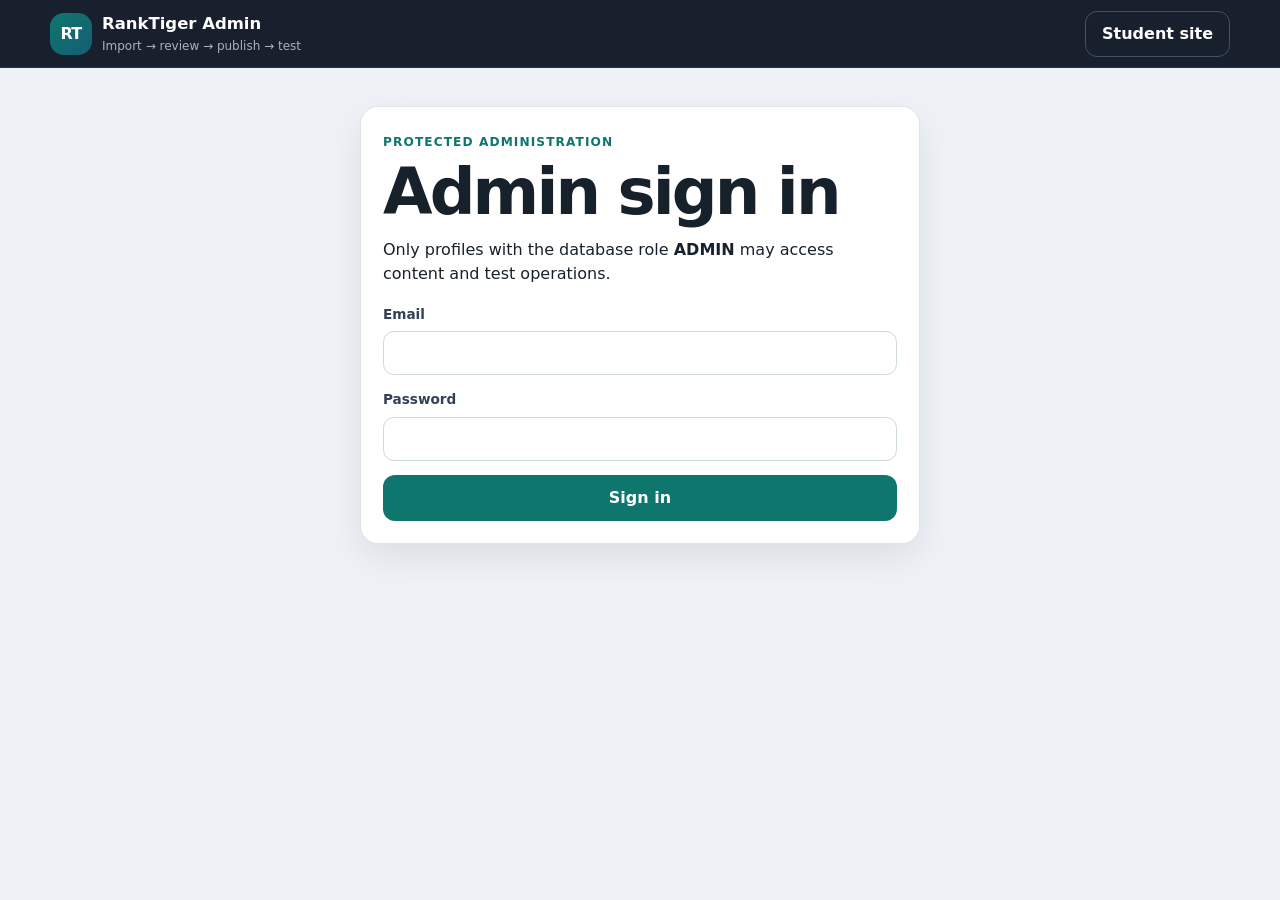
==== admin.html @ eb2ffc78 "RankTiger 1.0.0-rc.1 verified release candidate" ====
<!doctype html>
<html lang="en">
<head>
  <meta charset="UTF-8" />
  <meta name="viewport" content="width=device-width, initial-scale=1.0, viewport-fit=cover" />
  <meta name="theme-color" content="#111827" />
  <meta name="description" content="RankTiger administration for reviewed questions and dynamic tests." />
  <title>RankTiger Admin</title>
  <script type="module" crossorigin src="/assets/admin-D-wOBSVC.js"></script>
  <link rel="modulepreload" crossorigin href="/assets/toast-B59cOO0K.js">
  <link rel="stylesheet" crossorigin href="/assets/toast-4VRlqzWW.css">
</head>
<body class="admin-body">
  <div class="app-shell">
    <header class="topbar topbar-dark">
      <a class="brand" href="./admin.html">
        <span class="brand-mark">RT</span>
        <span><strong>RankTiger Admin</strong><small>Import → review → publish → test</small></span>
      </a>
      <div class="topbar-actions">
        <a class="button button-ghost-light" href="./student.html">Student site</a>
        <button id="adminSignOut" class="button button-ghost-light hidden" type="button">Sign out</button>
      </div>
    </header>

    <main class="admin-main">
      <section id="adminSetupNotice" class="notice notice-warning hidden">
        Add the Supabase URL and publishable key to your environment before running RankTiger.
      </section>

      <section id="adminLoginPanel" class="auth-card section narrow-card">
        <span class="eyebrow">Protected administration</span>
        <h1>Admin sign in</h1>
        <p>Only profiles with the database role <strong>ADMIN</strong> may access content and test operations.</p>
        <form id="adminLoginForm" class="auth-form" novalidate>
          <label>Email<input name="email" type="email" autocomplete="email" required /></label>
          <label>Password<input name="password" type="password" autocomplete="current-password" required /></label>
          <button class="button button-primary button-block" type="submit">Sign in</button>
        </form>
      </section>

      <section id="adminPanel" class="hidden">
        <div class="dashboard-header">
          <div>
            <span class="eyebrow">Content and test operations</span>
            <h1>Admin Operations Centre</h1>
            <p>Import safely, review accurately, publish verified questions, then build dynamic tests.</p>
          </div>
          <button id="refreshDrafts" class="button button-secondary" type="button">Refresh review</button>
        </div>

        <nav class="admin-section-nav" aria-label="Admin sections">
          <a href="#htmlImportSection">Import</a>
          <a href="#reviewSection">Review</a>
          <a href="#publishSection">Publish</a>
          <a href="#imageRepairSection">Image repair</a>
          <a href="#testManagerSection">Build tests</a>
          <a href="./test-builder.html">Dynamic builder</a>
          <a href="#catalogueControlSection">Catalogue</a>
        </nav>

        <div class="admin-grid">
          <section class="panel-card">
            <div class="section-heading compact">
              <div><span class="eyebrow">Source file</span><h2>Upload PDF/image</h2></div>
            </div>
            <form id="sourceUploadForm" class="stack-form">
              <label>Source file<input name="sourceFile" type="file" accept="application/pdf,image/*" required /></label>
              <button class="button button-secondary" type="submit">Upload privately</button>
            </form>
            <p id="uploadedSourcePath" class="muted"></p>
          </section>

          <section class="panel-card">
            <div class="section-heading compact">
              <div><span class="eyebrow">Manual entry</span><h2>Create draft</h2></div>
            </div>
            <form id="draftForm" class="stack-form">
              <div class="form-row">
                <label>Question type
                  <select name="questionType" required>
                    <option value="PYQ">PYQ</option>
                    <option value="NORMAL">Normal</option>
                  </select>
                </label>
                <label>Proposed Question ID<input name="proposedQuestionId" placeholder="GSSSB-CCE-2024-REASONING-0401S1-0001" required /></label>
              </div>
              <div class="form-row">
                <label>Board
                  <select id="draftBoardId" name="boardId" required><option value="">Loading boards…</option></select>
                </label>
                <label>Exam
                  <select id="draftExamId" name="examId"><option value="">Select exam</option></select>
                </label>
                <label>Subject
                  <select id="draftSubjectId" name="subjectId" required><option value="">Select subject</option></select>
                </label>
                <label>Topic
                  <select id="draftTopicId" name="topicId"><option value="">Optional topic</option></select>
                </label>
              </div>
              <label>Question text<textarea name="questionText" rows="4" required></textarea></label>
              <div class="form-row option-row">
                <label>Option A<input name="optionA" required /></label>
                <label>Option B<input name="optionB" required /></label>
                <label>Option C<input name="optionC" required /></label>
                <label>Option D<input name="optionD" required /></label>
              </div>
              <div class="form-row">
                <label>Correct answer
                  <select name="correctAnswer" required>
                    <option value="A">A</option><option value="B">B</option><option value="C">C</option><option value="D">D</option>
                  </select>
                </label>
                <label>Language<input name="language" value="GUJARATI" required /></label>
                <label>Difficulty
                  <select name="difficulty"><option>EASY</option><option selected>MEDIUM</option><option>HARD</option></select>
                </label>
              </div>
              <label>Explanation<textarea name="explanation" rows="3"></textarea></label>
              <input name="sourceFileId" type="hidden" />
              <button class="button button-primary" type="submit">Save to draft</button>
            </form>
          </section>
        </div>

        <section id="htmlImportSection" class="section panel-card import-panel">
          <div class="section-heading">
            <div>
              <span class="eyebrow">Import centre · resumable and audited</span>
              <h2>HTML Question Import</h2>
              <p class="muted">Validate the package once, then import every remaining eligible draft with one button. Old visual-fingerprint errors are rechecked automatically; true duplicates are reused instead of copied.</p>
            </div>
            <button id="refreshImportBatches" class="button button-secondary" type="button">Recent dry runs</button>
          </div>

          <form id="htmlImportForm" class="stack-form" novalidate>
            <label>RankTiger HTML package
              <input id="htmlImportFile" name="htmlImportFile" type="file" accept=".html,.htm,.xhtml,text/html,application/xhtml+xml" required />
            </label>
            <div class="import-safety-note">
              <strong>Safe parser and controlled write</strong>
              <span>Only the JSON inside <code>#scoremore-import-data</code> is read. HTML/scripts are never rendered. Draft creation is performed only by an admin-only PostgreSQL RPC after current-state revalidation.</span>
            </div>
            <div class="button-row import-primary-actions">
              <button id="runImportDryRun" class="button button-primary" type="submit">1. Validate package</button>
              <button id="importValidDrafts" class="button button-primary" type="button" disabled>2. Import remaining drafts</button>
              <button id="downloadImportReport" class="button button-ghost" type="button" disabled>Download report</button>
            </div>
            <div id="importProgressPanel" class="import-progress-panel hidden" aria-live="polite">
              <div class="import-progress-copy"><strong id="importProgressTitle">Processing import…</strong><span id="importProgressText">Please keep this page open.</span></div>
              <progress id="importProgressBar" max="100" value="0">0%</progress>
            </div>
            <p id="importSelectionSummary" class="muted import-selection-summary">Validate or open a package to see what is ready.</p>
            <details class="import-recovery-tools">
              <summary>Recovery and advanced tools</summary>
              <p class="muted">Use these only when a previous request timed out, an old batch needs rechecking, or an exact PYQ occurrence must be linked.</p>
              <div class="button-row">
                <button id="syncImportBatch" class="button button-secondary" type="button" disabled>Sync actual draft state</button>
                <button id="repairImportBatch" class="button button-secondary" type="button" disabled>Repair report status</button>
                <button id="resetImportDrafts" class="button button-danger" type="button" disabled>Reset unreviewed drafts</button>
                <button id="linkDuplicateOccurrences" class="button button-secondary" type="button" disabled>Link selected PYQ occurrences</button>
              </div>
            </details>
          </form>

          <div id="importPackagePreview" class="import-package-preview hidden" aria-live="polite"></div>

          <div id="importReportPanel" class="hidden">
            <div class="import-report-toolbar">
              <div>
                <span class="eyebrow">Persistent reconciliation</span>
                <h3 id="importReportTitle">Dry-run report</h3>
                <p id="importReportMeta" class="muted"></p>
              </div>
              <label>Filter
                <select id="importItemFilter">
                  <option value="ALL">All records</option>
                  <option value="READY">Ready for draft</option>
                  <option value="WARNINGS">Warnings</option>
                  <option value="ERRORS">Errors/conflicts</option>
                  <option value="DUPLICATES">Duplicates</option>
                  <option value="IMPORTED">Imported drafts</option>
                  <option value="LINKED">Linked occurrences</option>
                </select>
              </label>
            </div>
            <div id="importSummaryGrid" class="import-summary-grid"></div>
            <div id="importItemList" class="import-item-list" aria-live="polite"></div>
            <button id="loadMoreImportItems" class="button button-ghost import-load-more hidden" type="button">Show more records</button>
          </div>

          <div id="recentImportPanel" class="import-history hidden">
            <div class="section-heading compact">
              <div><span class="eyebrow">Audit history</span><h3>Recent HTML dry runs</h3></div>
            </div>
            <div id="recentImportList" class="import-history-list"></div>
          </div>
        </section>

        <section id="reviewSection" class="section panel-card">
          <div class="section-heading draft-review-heading">
            <div>
              <span class="eyebrow">Human review required</span>
              <h2>Review Centre</h2>
              <p id="draftListMeta" class="muted">Verify one question at a time. Saved verified drafts move automatically to the separate Publish Centre.</p>
            </div>
            <div class="draft-review-tools">
              <select id="draftStatusFilter" aria-label="Draft status filter">
                <option value="PENDING">Pending</option>
                <option value="IN_REVIEW">Verified — publish queue</option>
                <option value="REJECTED">Rejected</option>
                <option value="PUBLISHED">Published</option>
                <option value="">All</option>
              </select>
              <button id="reviewNextDraft" class="button button-primary" type="button">Review next</button>
            </div>
          </div>
          <div id="draftList" class="draft-list compact-draft-list" aria-live="polite"></div>
          <button id="loadMoreDrafts" class="button button-ghost draft-load-more hidden" type="button">Load more drafts</button>
        </section>

        <section id="publishSection" class="section panel-card publish-centre">
          <div class="section-heading publish-centre-heading">
            <div>
              <span class="eyebrow">Verified questions only</span>
              <h2>Publish Centre</h2>
              <p id="publishQueueMeta" class="muted">Only drafts that passed human answer, explanation and topic review appear here.</p>
            </div>
            <button id="refreshPublishQueue" class="button button-secondary" type="button">Refresh queue</button>
          </div>

          <div class="publish-toolbar">
            <div class="publish-selection-tools">
              <button id="selectAllPublishReady" class="button button-ghost" type="button">Select loaded</button>
              <button id="clearPublishSelection" class="button button-ghost" type="button">Clear</button>
              <span id="publishSelectionCount" class="muted">0 selected</span>
            </div>
            <button id="publishSelectedDrafts" class="button button-primary" type="button" disabled>Publish selected</button>
          </div>

          <div id="publishQueueList" class="publish-queue-list" aria-live="polite">
            <div class="empty-state">Loading verified drafts…</div>
          </div>
          <button id="loadMorePublishQueue" class="button button-ghost publish-load-more hidden" type="button">Load more verified drafts</button>
        </section>

        <section id="imageRepairSection" class="section panel-card image-repair-centre">
          <div class="section-heading image-repair-heading">
            <div>
              <span class="eyebrow">Compulsory visual safety review · audited decisions</span>
              <h2>Student-safe Image Repair Centre</h2>
              <p class="muted">Every published question with a source image must receive an approved safe crop or an audited “No student image required” decision before it can enter a test.</p>
            </div>
            <button id="refreshImageRepairs" class="button button-secondary" type="button">Refresh queue</button>
          </div>

          <div class="import-safety-note image-repair-safety">
            <strong>Compulsory readiness boundary</strong>
            <span>Unresolved visual questions are excluded from Test Builders and block test publication or new attempts. Raw <code>image_refs</code> remain private and unchanged.</span>
          </div>

          <div id="imageRepairStats" class="image-repair-stats" aria-live="polite"></div>

          <form id="imageRepairFilters" class="image-repair-filters" novalidate>
            <label class="image-repair-search">Question ID or text
              <input id="imageRepairSearch" name="search" type="search" placeholder="GSSSB-CCE… or question words" autocomplete="off" />
            </label>
            <label>Status
              <select id="imageRepairStatus" name="status">
                <option value="NEEDS_REPAIR" selected>Needs repair</option>
                <option value="PENDING">Pending approval</option>
                <option value="APPROVED">Approved</option>
                <option value="NO_IMAGE_REQUIRED">No student image required</option>
                <option value="ALL">All visual questions</option>
              </select>
            </label>
            <label>Paper code<input id="imageRepairPaperCode" name="paperCode" placeholder="0401S1" /></label>
            <label>Shift<input id="imageRepairShiftNo" name="shiftNo" type="number" min="1" step="1" placeholder="1" /></label>
            <label>Section<input id="imageRepairSectionCode" name="sectionCode" placeholder="REASONING" /></label>
            <label>Original Q. no.<input id="imageRepairQuestionNo" name="originalQuestionNo" type="number" min="1" step="1" placeholder="3" /></label>
            <div class="image-repair-filter-actions">
              <button class="button button-primary" type="submit">Apply filters</button>
              <button id="clearImageRepairFilters" class="button button-ghost" type="button">Clear</button>
            </div>
          </form>

          <p id="imageRepairQueueMeta" class="muted image-repair-queue-meta">Loading visual questions…</p>
          <div id="imageRepairList" class="image-repair-list" aria-live="polite">
            <div class="empty-state">Loading image-repair queue…</div>
          </div>
          <button id="loadMoreImageRepairs" class="button button-ghost image-repair-load-more hidden" type="button">Load more questions</button>
        </section>

        <section id="testManagerSection" class="section panel-card test-builder-panel">
          <div class="section-heading test-builder-heading">
            <div>
              <span class="eyebrow">Simple fixed-question builder</span>
              <h2>Test Builder</h2>
              <p class="muted">Choose the test type, filter the student-ready published question bank, select questions, then save or publish. Master questions are linked, never copied.</p>
            </div>
            <div class="test-builder-heading-actions">
              <span id="testBuilderMode" class="status-pill status-draft">New test</span>
              <button id="newTest" class="button button-secondary" type="button">New test</button>
            </div>
          </div>

          <form id="testForm" class="test-builder-form" novalidate>
            <section class="test-builder-step">
              <div class="test-step-heading"><span>1</span><div><strong>Test details</strong><small>Name the test and choose its purpose.</small></div></div>
              <div class="test-builder-grid test-builder-grid-main">
                <label>Test type
                  <select id="testType" name="testType" required>
                    <option value="PYQ_FULL" selected>Full PYQ Paper</option>
                    <option value="PYQ_SECTIONAL">Sectional PYQ</option>
                    <option value="SECTIONAL_MOCK">Sectional Mock</option>
                    <option value="FULL_MOCK">Full Mock</option>
                    <option value="TOPIC_PRACTICE">Topic Practice</option>
                    <option value="DAILY_QUIZ">Daily Quiz</option>
                  </select>
                </label>
                <label>Test name
                  <input name="testName" placeholder="GSSSB CCE Shift 1 Full Paper" required />
                </label>
                <label class="test-id-field">Test ID
                  <span class="input-action-row">
                    <input name="testId" placeholder="GSSSB-CCE-2024-S1-PYQ-FULL-0001" pattern="[A-Z0-9]+(?:-[A-Z0-9]+)+" required />
                    <button id="suggestTestId" class="button button-ghost" type="button">Suggest</button>
                  </span>
                </label>
              </div>
            </section>

            <section class="test-builder-step">
              <div class="test-step-heading"><span>2</span><div><strong>Catalogue and paper</strong><small>Use paper filters to load only the correct shift or section.</small></div></div>
              <div class="test-builder-grid">
                <label>Board
                  <select id="testBoardId" name="boardId" required><option value="">Select board</option></select>
                </label>
                <label>Exam
                  <select id="testExamId" name="examId" required><option value="">Select exam</option></select>
                </label>
                <label>Subject
                  <select id="testSubjectId" name="subjectId"><option value="">All subjects</option></select>
                </label>
                <label>Topic
                  <select id="testTopicId" name="topicId"><option value="">All topics</option></select>
                </label>
              </div>

              <div id="testPaperFields" class="test-paper-fields">
                <label>Exam year<input id="testExamYear" name="examYear" type="number" min="1900" max="2200" placeholder="2024" /></label>
                <label>Exam date<input id="testExamDate" name="examDate" type="date" /></label>
                <label>Shift<input id="testShiftNo" name="shiftNo" type="number" min="1" step="1" placeholder="1" /></label>
                <label>Paper code<input id="testPaperCode" name="paperCode" placeholder="0401S1" /></label>
                <label>Section code<input id="testSectionCode" name="sectionCode" placeholder="Optional" /></label>
              </div>
            </section>

            <section class="test-builder-step question-selection-step">
              <div class="test-step-heading question-step-heading">
                <span>3</span>
                <div><strong>Select published questions</strong><small id="questionSelectionMeta">0 loaded · 0 selected</small></div>
                <button id="loadPublishedQuestions" class="button button-primary" type="button">Load questions</button>
              </div>

              <div class="question-picker-toolbar">
                <label class="question-search-field">Search loaded questions
                  <input id="testQuestionSearch" type="search" placeholder="Question ID, text, topic or section" autocomplete="off" />
                </label>
                <div class="question-picker-actions">
                  <button id="selectAllQuestions" class="button button-ghost" type="button">Select visible</button>
                  <button id="clearQuestionSelection" class="button button-ghost" type="button">Clear</button>
                </div>
              </div>

              <div id="publishedQuestionList" class="question-picker simplified-question-picker" aria-live="polite">
                <div class="empty-state">Choose catalogue or paper filters, then load published questions.</div>
              </div>
            </section>

            <details class="test-advanced-settings">
              <summary>Advanced test settings</summary>
              <div class="test-builder-grid advanced-test-grid">
                <label>Duration (minutes)<input name="durationMinutes" type="number" min="0" step="1" value="60" required /></label>
                <label>Marks per question<input name="marksPerQuestion" type="number" min="0.001" step="0.001" value="1" required /></label>
                <label>Negative marks<input name="negativeMarks" type="number" min="0" step="0.001" value="0" required /></label>
                <label>Catalogue order<input name="sortOrder" type="number" step="1" value="1" /></label>
              </div>
              <div class="test-static-facts">
                <span><strong>Selection</strong> Fixed question list</span>
                <span><strong>Access</strong> Free during this phase</span>
              </div>
            </details>

            <div class="test-builder-actions">
              <div>
                <strong id="selectedQuestionCount">0 selected</strong>
                <span class="muted">Only published, matching questions can be linked.</span>
              </div>
              <div class="button-row">
                <button class="button button-ghost" type="submit" name="testAction" value="DRAFT">Save draft</button>
                <button class="button button-primary" type="submit" name="testAction" value="PUBLISH">Publish test</button>
              </div>
            </div>
          </form>
        </section>

        <section id="catalogueControlSection" class="section panel-card test-catalogue-control">
          <div class="section-heading catalogue-control-heading">
            <div>
              <span class="eyebrow">Simple catalogue control</span>
              <h2>Configured Tests</h2>
              <p class="muted">Find a test, edit its fixed question list, or change whether students can see it.</p>
            </div>
            <button id="refreshTests" class="button button-secondary" type="button">Refresh</button>
          </div>

          <div id="testCatalogueStats" class="test-catalogue-stats" aria-live="polite"></div>

          <div class="test-catalogue-toolbar">
            <label>Search
              <input id="testCatalogueSearch" type="search" placeholder="Test name, ID, type or paper" autocomplete="off" />
            </label>
            <label>Status
              <select id="testStatusFilter" aria-label="Test status filter">
                <option value="">All statuses</option>
                <option value="DRAFT">Draft</option>
                <option value="PUBLISHED">Published</option>
                <option value="ARCHIVED">Archived</option>
              </select>
            </label>
          </div>

          <div id="adminTestList" class="test-admin-list simplified-test-list" aria-live="polite"></div>
        </section>
      </section>
    </main>
  </div>

  <dialog id="draftDialog" class="review-dialog">
    <form method="dialog" class="dialog-close-row"><button class="icon-button" value="cancel" aria-label="Close">×</button></form>
    <div id="draftDialogContent"></div>
  </dialog>

  <dialog id="imageRepairDialog" class="review-dialog image-repair-dialog">
    <form method="dialog" class="dialog-close-row"><button class="icon-button" value="cancel" aria-label="Close image repair">×</button></form>
    <div id="imageRepairDialogContent"></div>
  </dialog>

  <div id="toastRoot" class="toast-root" aria-live="polite" aria-atomic="true"></div>
</body>
</html>
---- assets/toast-4VRlqzWW.css ----
:root{--bg:#f4f7f8;--surface:#fff;--surface-soft:#eef7f5;--text:#17212b;--muted:#65727d;--border:#dce5e8;--primary:#0f766e;--primary-dark:#0b5f59;--secondary:#155e75;--success:#15803d;--warning:#b45309;--danger:#b91c1c;--info:#1d4ed8;--shadow:0 14px 36px #0f172a14;--radius:18px;--radius-sm:12px;--content:1180px}.hub-page{width:min(1180px,100%);margin-inline:auto}.hub-quick-grid{grid-template-columns:repeat(4,minmax(0,1fr))}.mini-progress{background:#0f766e24;border-radius:999px;width:min(260px,100%);height:5px;margin-top:8px;display:block;overflow:hidden}.mini-progress i{border-radius:inherit;background:var(--color-primary,#0f766e);height:100%;display:block}.hub-insight-grid{grid-template-columns:repeat(3,minmax(0,1fr));gap:16px;margin:22px 0;display:grid}.hub-insight-card{align-items:flex-start;gap:14px;min-height:170px;padding:20px;display:flex}.hub-insight-card>div{min-width:0}.hub-insight-card small,.profile-card small{color:var(--color-muted,#64748b);letter-spacing:.04em;text-transform:uppercase;font-weight:700}.hub-insight-card h3{margin:5px 0 7px;font-size:1.08rem}.hub-insight-card p{color:var(--color-muted,#64748b);margin:0 0 12px;line-height:1.55}.hub-insight-icon{color:#0f766e;background:#ccfbf1;border-radius:14px;flex:0 0 42px;place-items:center;width:42px;height:42px;display:grid}.hub-insight-icon.warning{color:#b45309;background:#fef3c7}.hub-insight-icon.success{color:#15803d;background:#dcfce7}.home-recent-results{gap:10px;margin-bottom:18px;display:grid}.home-result-row{border:1px solid var(--color-border,#e2e8f0);width:100%;color:inherit;text-align:left;cursor:pointer;background:#fff;border-radius:16px;grid-template-columns:minmax(0,1fr) auto auto;align-items:center;gap:14px;padding:15px 17px;display:grid}.home-result-row:hover{border-color:#99f6e4;box-shadow:0 10px 24px #0f766e14}.home-result-row strong,.home-result-row small{display:block}.home-result-row small{color:var(--color-muted,#64748b);margin-top:4px}.result-row-score{text-align:right}.result-row-score b{font-size:1.1rem}.hub-filter-card{gap:16px;padding:17px;display:grid}.hub-filter-grid{grid-template-columns:repeat(4,minmax(0,1fr));gap:12px;display:grid}.hub-filter-grid.compact-filters{grid-template-columns:repeat(3,minmax(0,220px))}.hub-filter-grid label,.inline-toolbar>label,.profile-form label,.protected-fields label{gap:6px;min-width:0;display:grid}.hub-filter-grid label>span,.inline-toolbar label>span,.profile-form label>span,.protected-fields label>span{color:var(--color-muted,#64748b);letter-spacing:.04em;text-transform:uppercase;font-size:.76rem;font-weight:800}.hub-filter-grid select,.inline-toolbar select,.profile-form select,.profile-form input,.protected-fields input{border:1px solid var(--color-border,#cbd5e1);color:#0f172a;background:#fff;border-radius:11px;width:100%;min-height:43px;padding:0 12px}.hub-filter-grid select:focus,.inline-toolbar select:focus,.profile-form select:focus,.profile-form input:focus{border-color:#14b8a6;outline:3px solid #14b8a626}.test-performance-strip{color:#475569;background:#f8fafc;border-radius:12px;flex-wrap:wrap;gap:7px 14px;padding:10px 12px;font-size:.82rem;display:flex}.access-badge.unlocked{color:#166534;background:#dcfce7}.hub-pagination{justify-content:center;align-items:center;gap:14px;margin:22px 0;display:flex}.hub-pagination span{color:var(--color-muted,#64748b);font-size:.88rem;font-weight:700}.saved-tabs{margin-bottom:16px}.saved-question-list,.result-review-list,.result-history-list{gap:16px;margin-top:18px;display:grid}.saved-question-card,.review-question-card{padding:20px}.saved-question-head,.review-question-footer,.saved-question-footer{justify-content:space-between;align-items:flex-start;gap:12px;display:flex}.saved-question-card h3,.review-question-card h3{margin:15px 0;font-size:1.05rem;line-height:1.6}.question-id-label{overflow-wrap:anywhere;color:#64748b;max-width:42%;font-size:.72rem}.saved-option-grid{gap:9px;margin:14px 0;display:grid}.saved-option{background:#fff;border:1px solid #e2e8f0;border-radius:12px;grid-template-columns:34px minmax(0,1fr) auto;align-items:center;gap:10px;min-height:48px;padding:9px 12px;display:grid}.saved-option>b{background:#f1f5f9;border-radius:9px;place-items:center;width:30px;height:30px;display:grid}.saved-option>i{color:inherit;font-size:.73rem;font-style:normal;font-weight:800}.saved-option.correct{color:#166534;background:#f0fdf4;border-color:#86efac}.saved-option.correct>b{background:#dcfce7}.saved-option.wrong{color:#991b1b;background:#fef2f2;border-color:#fecaca}.saved-option.wrong>b{background:#fee2e2}.answer-lock-note,.saved-answer-box{border-radius:13px;margin:15px 0;padding:14px}.answer-lock-note{color:#92400e;background:#fffbeb;border:1px solid #fde68a;align-items:flex-start;gap:11px;display:flex}.answer-lock-note strong,.answer-lock-note span{display:block}.answer-lock-note strong{margin-bottom:3px}.saved-answer-box{background:#ecfdf5;border:1px solid #a7f3d0}.saved-answer-box p{color:#334155;margin:7px 0 0;line-height:1.55}.saved-question-footer,.review-question-footer{color:#64748b;align-items:center;margin-top:14px;font-size:.82rem}.inline-toolbar{grid-template-columns:minmax(240px,1fr) minmax(180px,240px);align-items:end}.result-history-card{grid-template-columns:minmax(250px,1.5fr) minmax(320px,1fr) auto;align-items:center;gap:20px;padding:18px;display:grid}.result-history-main{align-items:center;gap:13px;min-width:0;display:flex}.result-history-main h3{text-overflow:ellipsis;white-space:nowrap;margin:3px 0;overflow:hidden}.result-history-main p{color:#64748b;margin:0;font-size:.82rem}.result-history-icon{color:#0f766e;background:#ccfbf1;border-radius:14px;flex:0 0 44px;place-items:center;width:44px;height:44px;display:grid}.result-history-kpis{grid-template-columns:repeat(4,minmax(58px,1fr));gap:8px;display:grid}.result-history-kpis span{text-align:center;background:#f8fafc;border-radius:10px;padding:8px}.result-history-kpis b,.result-history-kpis small{display:block}.result-history-kpis small{color:#64748b;margin-top:2px;font-size:.68rem}.result-history-kpis .correct b{color:#15803d}.result-history-kpis .wrong b{color:#b91c1c}.result-detail-header{align-items:flex-start;gap:18px;margin-bottom:16px;display:flex}.result-detail-header h1{margin:3px 0}.result-detail-header p{color:#64748b;margin:0}.result-detail-hero{color:#fff;background:linear-gradient(135deg,#0f766e,#115e59);justify-content:space-between;align-items:center;gap:18px;padding:24px;display:flex}.result-detail-hero strong{margin:6px 0;font-size:clamp(2rem,5vw,3.4rem);display:block}.result-detail-hero strong small{opacity:.72;font-size:.42em}.result-detail-hero p{opacity:.85;margin:0}.result-detail-kpis,.profile-stat-grid{grid-template-columns:repeat(4,minmax(0,1fr));gap:12px;margin:14px 0;display:grid}.result-detail-kpis article,.profile-stat-grid article{text-align:center;background:#fff;border:1px solid #e2e8f0;border-radius:14px;padding:16px}.result-detail-kpis strong,.profile-stat-grid strong,.result-detail-kpis span,.profile-stat-grid span{display:block}.result-detail-kpis strong,.profile-stat-grid strong{font-size:1.35rem}.result-detail-kpis span,.profile-stat-grid span{color:#64748b;margin-top:4px;font-size:.8rem}.recommendation-card{align-items:center;gap:14px;margin:14px 0;padding:18px;display:flex}.recommendation-card h3,.recommendation-card p{margin:3px 0}.analytics-grid{grid-template-columns:repeat(2,minmax(0,1fr));gap:14px;margin:14px 0;display:grid}.analytics-grid>article,.timing-card{padding:18px}.analytics-grid h2{margin:4px 0 16px;font-size:1rem}.performance-bar-list{gap:13px;display:grid}.performance-bar-row{grid-template-columns:minmax(130px,1fr) minmax(90px,1fr) 52px;align-items:center;gap:10px;display:grid}.performance-bar-row strong,.performance-bar-row span{display:block}.performance-bar-row span{color:#64748b;font-size:.72rem}.performance-track{background:#e2e8f0;border-radius:999px;height:7px;overflow:hidden}.performance-track i{border-radius:inherit;background:linear-gradient(90deg,#14b8a6,#0f766e);height:100%;display:block}.timing-grid{grid-template-columns:repeat(5,minmax(0,1fr));gap:10px;margin-top:12px;display:grid}.timing-grid span{text-align:center;background:#f8fafc;border-radius:12px;padding:12px}.timing-grid b,.timing-grid small{display:block}.timing-grid small{color:#64748b;margin-top:3px}.review-status{border-radius:999px;padding:6px 10px;font-size:.76rem;font-weight:800}.review-status.correct{color:#166534;background:#dcfce7}.review-status.wrong{color:#991b1b;background:#fee2e2}.review-status.skipped{color:#475569;background:#e2e8f0}.profile-hub-grid{gap:16px;display:grid}.profile-card{align-items:center;gap:16px;padding:20px;display:flex}.profile-card h2,.profile-card p{margin:3px 0}.profile-avatar{color:#fff;background:linear-gradient(135deg,#14b8a6,#0f766e);border-radius:20px;place-items:center;width:62px;height:62px;font-size:1.6rem;font-weight:900;display:grid}.profile-status{color:#166534;background:#dcfce7;border-radius:999px;margin-top:7px;padding:4px 8px;font-size:.7rem;font-weight:800;display:inline-block}.profile-form{padding:20px}.form-grid,.protected-fields{grid-template-columns:repeat(2,minmax(0,1fr));gap:14px;margin:16px 0;display:grid}.protected-fields{background:#f8fafc;border-radius:14px;padding:16px}.protected-fields input{color:#64748b;background:#f1f5f9}.protected-fields p{color:#64748b;grid-column:1/-1;align-items:center;gap:8px;margin:0;font-size:.82rem;display:flex}.bookmark-active .icon{fill:currentColor}@media (width<=900px){.hub-quick-grid,.hub-insight-grid,.analytics-grid,.hub-filter-grid{grid-template-columns:repeat(2,minmax(0,1fr))}.result-history-card{grid-template-columns:1fr}.result-history-card>.button{width:100%}.timing-grid{grid-template-columns:repeat(3,minmax(0,1fr))}}@media (width<=640px){.hub-page{padding-inline:0}.hub-quick-grid,.hub-insight-grid,.analytics-grid,.hub-filter-grid,.hub-filter-grid.compact-filters,.inline-toolbar,.form-grid,.protected-fields{grid-template-columns:1fr}.hub-insight-card{min-height:0}.home-result-row{grid-template-columns:minmax(0,1fr) auto}.home-result-row>.icon{display:none}.saved-question-card,.review-question-card{padding:15px}.saved-question-head,.saved-question-footer,.review-question-footer,.result-detail-header,.result-detail-hero{flex-direction:column;align-items:stretch}.question-id-label{max-width:100%}.saved-option{grid-template-columns:32px minmax(0,1fr)}.saved-option>i{grid-column:2}.result-history-kpis,.result-detail-kpis,.profile-stat-grid,.timing-grid{grid-template-columns:repeat(2,minmax(0,1fr))}.performance-bar-row{grid-template-columns:minmax(110px,1fr) 50px}.performance-track{grid-area:2/1/auto/-1}.profile-stat-grid{margin:0}}*{box-sizing:border-box}html{scroll-behavior:smooth}body{background:var(--bg);min-width:320px;color:var(--text);margin:0;font-family:Inter,ui-sans-serif,system-ui,-apple-system,BlinkMacSystemFont,Segoe UI,sans-serif;line-height:1.5}button,input,select,textarea{font:inherit}button,a{-webkit-tap-highlight-color:transparent}a{color:inherit;text-decoration:none}button{cursor:pointer}.hidden{display:none!important}.muted{color:var(--muted)}.app-shell{min-height:100vh;padding-bottom:82px}.topbar{z-index:30;min-height:68px;padding:10px max(16px, calc((100vw - var(--content)) / 2));-webkit-backdrop-filter:blur(14px);backdrop-filter:blur(14px);background:#fffffff0;border-bottom:1px solid #dce5e8e6;justify-content:space-between;align-items:center;gap:16px;display:flex;position:sticky;top:0}.topbar-dark{color:#fff;background:#111827f7;border-bottom-color:#273244}.brand{align-items:center;gap:10px;min-width:0;display:inline-flex}.brand-mark{color:#fff;background:linear-gradient(135deg, var(--primary), var(--secondary));letter-spacing:-.04em;border-radius:14px;flex:0 0 42px;place-items:center;width:42px;height:42px;font-weight:800;display:grid}.brand strong,.brand small{display:block}.brand strong{font-size:1.03rem}.brand small{color:var(--muted);font-size:.75rem}.topbar-dark .brand small{color:#a8b3c2}.topbar-actions{align-items:center;gap:10px;display:flex}.sync-state{color:var(--success);font-size:.78rem}main{width:min(100% - 28px, var(--content));margin:0 auto}.section{margin:28px 0}.hero{gap:24px;padding:42px 0 10px;display:grid}.hero-copy{border:1px solid var(--border);box-shadow:var(--shadow);background:radial-gradient(circle at 90% 10%,#0f766e24,#0000 32%),linear-gradient(145deg,#fff,#f7fbfb);border-radius:26px;padding:28px}.eyebrow{color:var(--primary);letter-spacing:.09em;text-transform:uppercase;margin-bottom:8px;font-size:.76rem;font-weight:800;display:inline-block}h1,h2,h3,p{margin-top:0}h1{letter-spacing:-.045em;margin-bottom:12px;font-size:clamp(2rem,8vw,4rem);line-height:1.04}h2{letter-spacing:-.025em;margin-bottom:4px;font-size:clamp(1.35rem,4vw,2rem)}h3{margin-bottom:8px}.hero p{max-width:680px;color:var(--muted);font-size:1.05rem}.hero-actions{flex-wrap:wrap;gap:10px;margin-top:20px;display:flex}.button{border:1px solid #0000;border-radius:12px;justify-content:center;align-items:center;min-height:44px;padding:10px 16px;font-weight:750;transition:transform .16s,background .16s,border-color .16s;display:inline-flex}.button:active{transform:translateY(1px)}.button:disabled{cursor:not-allowed;opacity:.58}.button-primary{color:#fff;background:var(--primary)}.button-primary:hover{background:var(--primary-dark)}.button-secondary{color:#fff;background:var(--secondary)}.button-ghost{color:var(--text);border-color:var(--border);background:0 0}.button-ghost-light{color:#fff;background:0 0;border-color:#435068}.button-danger{color:#fff;background:var(--danger)}.button-block{width:100%}.stats-grid{grid-template-columns:repeat(2,minmax(0,1fr));gap:12px;display:grid}.stat-card,.test-card,.dashboard-card,.panel-card,.auth-card{border:1px solid var(--border);border-radius:var(--radius);background:var(--surface);box-shadow:var(--shadow)}.stat-card{padding:18px}.stat-card strong{font-size:1.7rem;display:block}.stat-card span{color:var(--muted);font-size:.86rem}.section-heading{justify-content:space-between;align-items:flex-end;gap:16px;margin-bottom:15px;display:flex}.section-heading.compact{align-items:center}.card-grid{gap:14px;display:grid}.test-card{flex-direction:column;gap:12px;padding:18px;display:flex}.test-card-header{justify-content:space-between;align-items:flex-start;gap:10px;display:flex}.test-card h3{font-size:1.04rem}.test-meta{flex-wrap:wrap;gap:7px;display:flex}.chip{background:var(--surface-soft);min-height:27px;color:var(--primary-dark);border-radius:999px;align-items:center;padding:4px 9px;font-size:.74rem;font-weight:700;display:inline-flex}.chip-premium{color:#9a3412;background:#fff7ed}.test-card-footer{justify-content:space-between;align-items:center;gap:10px;margin-top:auto;display:flex}.test-card-footer span{color:var(--muted);font-size:.82rem}.auth-card{width:min(100%,560px);margin-inline:auto;padding:22px}.narrow-card{margin-top:38px}.auth-tabs{background:#edf2f3;border-radius:13px;grid-template-columns:1fr 1fr;gap:8px;margin-bottom:18px;padding:5px;display:grid}.auth-tab{background:0 0;border:0;border-radius:10px;min-height:42px;font-weight:800}.auth-tab.active{color:var(--primary-dark);background:#fff;box-shadow:0 4px 14px #0f172a14}.auth-form,.stack-form{gap:14px;display:grid}label{color:#334155;gap:7px;font-size:.85rem;font-weight:720;display:grid}input,select,textarea{width:100%;min-height:44px;color:var(--text);background:#fff;border:1px solid #cdd8dd;border-radius:11px;outline:none;padding:10px 12px}textarea{resize:vertical;min-height:90px}input:focus,select:focus,textarea:focus{border-color:var(--primary);box-shadow:0 0 0 3px #0f766e1f}.dashboard-header{flex-direction:column;gap:14px;padding:30px 0 8px;display:flex}.dashboard-header h1{font-size:clamp(1.8rem,7vw,3rem)}.dashboard-header p{color:var(--muted)}.dashboard-grid{gap:12px;display:grid}.dashboard-card{text-align:left;min-height:122px;color:var(--text);padding:18px}.dashboard-card strong,.dashboard-card span{display:block}.dashboard-card strong{margin-bottom:7px;font-size:1.02rem}.dashboard-card span{color:var(--muted);font-size:.86rem}.dashboard-card:hover{background:#fbfefe;border-color:#9bc9c5}.mobile-nav{z-index:35;left:12px;right:12px;bottom:max(10px, env(safe-area-inset-bottom));border:1px solid var(--border);-webkit-backdrop-filter:blur(15px);backdrop-filter:blur(15px);background:#fffffff5;border-radius:18px;grid-template-columns:repeat(5,1fr);gap:4px;padding:7px;display:grid;position:fixed;box-shadow:0 18px 44px #0f172a2e}.mobile-nav button{min-height:46px;color:var(--muted);background:0 0;border:0;border-radius:12px;padding:4px;font-size:.72rem;font-weight:750}.mobile-nav button.active{color:var(--primary-dark);background:var(--surface-soft)}.notice{border:1px solid;border-radius:13px;margin:18px 0;padding:14px 16px}.notice-warning{color:#7c2d12;background:#fff7ed;border-color:#fdba74}.notice-error{color:#7f1d1d;background:#fef2f2;border-color:#fca5a5}.empty-state,.loading-state{border-radius:var(--radius);text-align:center;color:var(--muted);background:#ffffffb3;border:1px dashed #cbd5e1;padding:28px}.skeleton{border-radius:var(--radius);background:linear-gradient(90deg,#e8eef0 25%,#f6f8f9 45%,#e8eef0 65%) 0 0/300% 100%;min-height:155px;animation:1.35s infinite shimmer}@keyframes shimmer{to{background-position:-200% 0}}.toast-root{z-index:100;pointer-events:none;gap:10px;width:min(390px,100vw - 28px);display:grid;position:fixed;top:78px;right:14px}.toast{color:#fff;pointer-events:auto;border-radius:13px;grid-template-columns:auto 1fr auto;align-items:start;gap:10px;padding:13px 14px;animation:.2s ease-out toastIn;display:grid;box-shadow:0 15px 36px #0f172a38}.toast-success{background:var(--success)}.toast-error{background:var(--danger)}.toast-warning{background:var(--warning)}.toast-info,.toast-loading{background:var(--info)}.toast button{color:inherit;background:0 0;border:0;font-size:1.1rem}@keyframes toastIn{0%{opacity:0;transform:translateY(-8px)}}.admin-body{background:#eef1f5}.admin-main{padding-bottom:30px}.admin-grid{gap:16px;display:grid}.panel-card{padding:20px}.form-row,.draft-list{gap:12px;display:grid}.draft-item{border:1px solid var(--border);background:#fff;border-radius:14px;gap:12px;padding:16px;display:grid}.draft-item-header{justify-content:space-between;gap:12px;display:flex}.draft-item-actions{flex-wrap:wrap;gap:8px;display:flex}.review-dialog{border:0;border-radius:20px;width:min(760px,100vw - 24px);max-height:90vh;padding:0;box-shadow:0 24px 80px #0f172a52}.review-dialog::backdrop{-webkit-backdrop-filter:blur(4px);backdrop-filter:blur(4px);background:#0f172a9e}.dialog-close-row{justify-content:flex-end;padding:10px 10px 0;display:flex}.icon-button{background:#edf2f3;border:0;border-radius:50%;width:38px;height:38px;font-size:1.4rem}.review-content{padding:0 22px 24px}.review-options{gap:8px;margin:14px 0;display:grid}.review-option{border:1px solid var(--border);border-radius:10px;padding:10px 12px}.review-option.correct{background:#f0fdf4;border-color:#86efac}.question-picker-heading{justify-content:space-between;align-items:center;gap:12px;margin-top:4px;display:flex}.question-picker-heading strong,.question-picker-heading span{display:block}.question-picker{border:1px solid var(--border);background:#f8fbfb;border-radius:14px;gap:10px;max-height:460px;padding:10px;display:grid;overflow:auto}.question-picker-item{border:1px solid var(--border);background:#fff;border-radius:12px;grid-template-columns:24px minmax(0,1fr);align-items:start;gap:10px;padding:12px;display:grid}.question-picker-item input{width:20px;min-height:20px;margin:2px 0 0}.question-picker-item>span,.question-picker-text{display:block}.question-picker-meta{flex-wrap:wrap;gap:6px;margin:7px 0;display:flex}.question-picker-text{color:var(--muted);white-space:pre-wrap;font-size:.86rem}.inline-note{border:1px solid var(--border);background:var(--surface-soft);border-radius:11px;align-content:center;gap:4px;min-height:66px;padding:10px 12px;display:grid}.inline-note span{color:var(--muted);font-size:.82rem}.test-admin-list{gap:12px;display:grid}.test-admin-item{border:1px solid var(--border);background:#fff;border-radius:14px;gap:12px;padding:16px;display:grid}.test-admin-item p{margin-bottom:0}.test-engine{border:1px solid var(--border);box-shadow:var(--shadow);background:#fff;border-radius:22px;overflow:hidden}.test-engine-header{z-index:10;border-bottom:1px solid var(--border);background:#fffffff7;justify-content:space-between;align-items:center;gap:10px;padding:13px 15px;display:flex;position:sticky;top:68px}.test-engine-body{padding:20px}.question-progress{color:var(--muted);font-size:.82rem}.question-text{white-space:pre-wrap;margin:14px 0 18px;font-size:1.08rem;font-weight:700}.option-button{border:1px solid var(--border);text-align:left;background:#fff;border-radius:13px;grid-template-columns:34px 1fr;align-items:center;gap:10px;min-height:54px;padding:10px;display:grid}.option-button.selected{border-color:var(--primary);background:var(--surface-soft)}.test-engine-footer{justify-content:space-between;gap:10px;padding:14px 20px 20px;display:flex}@media (width>=680px){.hero{grid-template-columns:minmax(0,1.5fr) minmax(300px,.8fr);align-items:stretch}.stats-grid{grid-template-columns:1fr 1fr}.card-grid{grid-template-columns:repeat(2,minmax(0,1fr))}.dashboard-grid{grid-template-columns:repeat(3,minmax(0,1fr))}.dashboard-header{flex-direction:row;justify-content:space-between;align-items:flex-end}.form-row,.option-row{grid-template-columns:repeat(2,minmax(0,1fr))}}@media (width>=960px){.app-shell{padding-bottom:20px}.mobile-nav{display:none!important}.card-grid{grid-template-columns:repeat(3,minmax(0,1fr))}.admin-grid{grid-template-columns:.75fr 1.25fr;align-items:start}.form-row,.option-row{grid-template-columns:repeat(4,minmax(0,1fr))}}@media (prefers-reduced-motion:reduce){*,:before,:after{scroll-behavior:auto!important;transition-duration:.01ms!important;animation-duration:.01ms!important;animation-iteration-count:1!important}}:root{--bg-accent:#e7f2f0;--surface-2:#f5f9f9;--text-strong:#07181f;--primary-deep:#083b42;--primary-soft:#dff4f0;--secondary-soft:#e3f3f8;--border-strong:#bfd0d4;--shadow-xs:0 1px 2px #0f232d0d;--shadow-sm:0 8px 24px #0f232d12;--shadow-lg:0 24px 70px #082f3629;--radius-lg:28px;--header-h:72px;--nav-h:76px;--focus:0 0 0 4px #0f766e2e}.svg-sprite{width:0;height:0;position:absolute;overflow:hidden}.icon{fill:none;stroke:currentColor;stroke-width:1.8px;stroke-linecap:round;stroke-linejoin:round;width:1.2em;height:1.2em}.sr-only{clip:rect(0,0,0,0)!important;white-space:nowrap!important;border:0!important;width:1px!important;height:1px!important;margin:-1px!important;padding:0!important;position:absolute!important;overflow:hidden!important}.skip-link{z-index:999;color:#fff;background:var(--primary-deep);border-radius:10px;padding:10px 14px;transition:top .2s;position:fixed;top:-60px;left:12px}.skip-link:focus{top:12px}.public-shell,.student-shell{padding-bottom:30px}.student-shell{padding-bottom:calc(var(--nav-h) + 26px)}.app-header{z-index:50;min-height:var(--header-h);padding:10px max(16px, calc((100vw - var(--content)) / 2));box-shadow:var(--shadow-xs);-webkit-backdrop-filter:blur(18px);backdrop-filter:blur(18px);background:#fffffff0;border-bottom:1px solid #d9e4e7e0;justify-content:space-between;align-items:center;gap:16px;display:flex;position:sticky;top:0}.brand-copy{min-width:0}.brand-copy strong,.brand-copy small{white-space:nowrap;text-overflow:ellipsis;display:block;overflow:hidden}.brand-copy strong{color:var(--text-strong);font-size:1.08rem;line-height:1.2}.brand-copy small{color:var(--muted);margin-top:3px;font-size:.76rem;font-weight:650}.header-actions{align-items:center;gap:8px;display:flex}.sync-badge{color:#176542;background:#effbf5;border:1px solid #cce9df;border-radius:999px;align-items:center;gap:6px;min-height:30px;padding:5px 9px;font-size:.7rem;font-weight:800;display:inline-flex}.sync-badge.offline{color:#8a4a08;background:#fff7e8;border-color:#f3d6a3}.sync-dot{background:currentColor;border-radius:50%;width:7px;height:7px;box-shadow:0 0 0 3px #15803d1a}.icon-button{border:1px solid var(--border);width:42px;height:42px;color:var(--text);background:#fff;border-radius:14px;place-items:center;padding:0;display:inline-grid}.icon-button:hover{color:var(--primary);background:#f7fcfb;border-color:#9dd8cf}.icon-button:focus-visible,.button:focus-visible,.dashboard-card:focus-visible,.catalogue-tab:focus-visible,.option-button:focus-visible,.palette-button:focus-visible{box-shadow:var(--focus);outline:none}.header-login-button{display:none}.compact-button{min-height:42px;padding:8px 13px}.app-main{width:min(100% - 28px, var(--content));margin:0 auto}.app-opening-state{margin:32px 0}.spinner{border:3px solid #cddbdd;border-top-color:var(--primary);border-radius:50%;width:20px;height:20px;animation:.8s linear infinite spin}@keyframes spin{to{transform:rotate(360deg)}}.card{border:1px solid var(--border);border-radius:var(--radius);background:var(--surface);box-shadow:var(--shadow-sm)}.section-block{margin:28px 0}.section-heading p,.page-heading p,.card-head p{color:var(--muted);margin:5px 0 0}.button-row{flex-wrap:wrap;gap:10px;display:flex}.button.inverse{color:#fff;border-color:#ffffff47}.button-primary.inverse{color:var(--primary-deep);background:#fff}.button-primary.inverse:hover{background:#e9fffa}.button-secondary.inverse{background:#ffffff1a}.button-secondary.inverse:hover{background:#ffffff2e}.button-warning{color:#7c4a00;background:#fff5d9;border-color:#efc76d}.icon-button-label{gap:8px}.text-button{color:var(--primary);background:0 0;border:0;padding:4px 0;font-weight:800}.text-button:disabled{cursor:not-allowed;opacity:.5}.hero-grid{gap:18px;padding:30px 0 4px;display:grid}.hero-card,.hero-side{border-radius:var(--radius-lg)}.hero-card{color:#fff;min-height:430px;box-shadow:var(--shadow-lg);background:radial-gradient(circle at 86% 10%,#75eed745,#0000 33%),radial-gradient(circle at 10% 100%,#155e7594,#0000 38%),linear-gradient(135deg,#083b42 0%,#0b6d66 58%,#0f766e 100%);flex-direction:column;justify-content:center;padding:clamp(26px,5vw,54px);display:flex;position:relative;overflow:hidden}.hero-card:after{content:"";border:1px solid #ffffff2e;border-radius:50%;width:210px;height:210px;position:absolute;bottom:-95px;right:-80px;box-shadow:0 0 0 42px #ffffff0a,0 0 0 85px #ffffff06}.hero-card>*{z-index:1;position:relative}.hero-card h1{color:#fff;letter-spacing:-.06em;max-width:760px;margin:.45rem 0 1rem;font-size:clamp(2.3rem,8vw,4.7rem);line-height:1.01}.hero-card>p{color:#d9f6ef;max-width:680px;margin:0;font-size:clamp(1rem,2.3vw,1.18rem)}.eyebrow.light{color:#aef0e4}.hero-actions{margin:25px 0 0}.hero-stats{grid-template-columns:repeat(2,minmax(0,1fr));margin-top:30px}.hero-stat{-webkit-backdrop-filter:blur(7px);backdrop-filter:blur(7px);background:#ffffff14;border:1px solid #ffffff2b;border-radius:16px;min-height:88px;padding:14px}.hero-stat strong,.hero-stat span{display:block}.hero-stat strong{font-size:1.65rem}.hero-stat span{color:#d9f5ef;margin-top:3px;font-size:.7rem;font-weight:700}.hero-side{background:linear-gradient(160deg,#fff,#edf8f5);align-content:center;gap:12px;padding:26px;display:grid}.hero-side h2{margin:0;font-size:clamp(1.45rem,4vw,2rem)}.hero-side p{color:var(--muted);margin:0}.feature-icon,.round-icon,.compact-list-icon,.test-type-icon,.dashboard-icon,.continue-icon,.empty-icon,.form-icon,.mini-test-icon{color:var(--primary);background:var(--primary-soft);place-items:center;display:grid}.feature-icon{border-radius:18px;width:58px;height:58px}.feature-icon .icon{width:27px;height:27px}.flow-chips{flex-wrap:wrap;gap:7px;margin-top:8px;display:flex}.flow-chips span{color:var(--primary-dark);background:#fff;border:1px solid #c9e7e1;border-radius:999px;padding:6px 9px;font-size:.7rem;font-weight:800}.public-discovery-grid{gap:14px;display:grid}.content-card{padding:20px}.card-head{justify-content:space-between;align-items:flex-start;gap:14px;margin-bottom:14px;display:flex}.card-head h3{margin:0;font-size:1.08rem}.round-icon{border-radius:13px;width:40px;height:40px}.compact-list{gap:9px;display:grid}.compact-list-row,.mini-test-row{border:1px solid var(--border);background:#fff;border-radius:14px;grid-template-columns:40px minmax(0,1fr) auto;align-items:center;gap:10px;min-width:0;padding:10px;display:grid}.compact-list-row>span:nth-child(2),.mini-test-copy{min-width:0}.compact-list-row strong,.compact-list-row small,.mini-test-copy strong,.mini-test-copy small{display:block}.compact-list-row strong,.mini-test-copy strong{text-overflow:ellipsis;white-space:nowrap;font-size:.82rem;overflow:hidden}.compact-list-row small,.mini-test-copy small{color:var(--muted);margin-top:3px;font-size:.67rem}.compact-list-row>b{min-width:28px;height:28px;color:var(--primary-dark);background:var(--primary-soft);border-radius:999px;place-items:center;padding:0 7px;font-size:.72rem;display:grid}.compact-list-icon,.mini-test-icon{border-radius:12px;width:38px;height:38px}.row-arrow{color:var(--muted)}.mini-test-action{border-radius:11px;width:36px;height:36px}.empty-inline{color:var(--muted);background:var(--surface-2);text-align:center;border-radius:13px;padding:16px}.skeleton-compact{border-radius:13px;min-height:58px}.guest-access{scroll-margin-top:calc(var(--header-h) + 14px)}.enhanced-auth-card{max-width:680px}.form-card-head{grid-template-columns:48px minmax(0,1fr);align-items:center;gap:12px;margin-bottom:3px;display:grid}.form-card-head h3,.form-card-head p{margin:0}.form-card-head p{color:var(--muted);font-size:.78rem}.form-icon{border-radius:14px;width:46px;height:46px}.auth-form{padding-top:2px}.catalogue-section{scroll-margin-top:calc(var(--header-h) + 12px)}.catalogue-heading{align-items:center}.catalogue-grid{gap:14px;display:grid}.catalogue-test-card{flex-direction:column;gap:13px;min-width:0;padding:18px;transition:transform .16s,box-shadow .16s,border-color .16s;display:flex;position:relative;overflow:hidden}.catalogue-test-card:before{content:"";background:linear-gradient(90deg, var(--primary), #2e93a4);height:4px;position:absolute;top:0;left:0;right:0}.catalogue-test-card:hover{box-shadow:var(--shadow);border-color:#acd8d2;transform:translateY(-2px)}.test-card-topline,.test-card-heading{justify-content:space-between;align-items:flex-start;gap:12px;display:flex}.test-card-heading{justify-content:flex-start}.test-card-heading>div{min-width:0}.test-card-heading h3{margin:0;font-size:1.05rem;line-height:1.35}.test-card-heading p{color:var(--muted);margin:5px 0 0;font-size:.76rem;line-height:1.45}.test-type-icon{border-radius:15px;flex:0 0 46px;width:46px;height:46px}.access-badge{border-radius:999px;padding:5px 9px;font-size:.68rem;font-weight:850}.access-badge.free{color:#176542;background:#e5f8ee}.access-badge.premium{color:#9a3412;background:#fff1e6}.test-card-facts{color:var(--muted);flex-wrap:wrap;gap:8px 14px;font-size:.7rem;display:flex}.test-card-facts b{color:var(--text)}.test-card-action{gap:8px;width:100%;margin-top:auto}.empty-state.catalogue-empty{grid-column:1/-1;align-content:center;justify-items:center;gap:9px;min-height:250px;display:grid}.empty-state.catalogue-empty h3,.empty-state.catalogue-empty p{margin:0}.empty-state.catalogue-empty p{max-width:520px;line-height:1.6}.empty-icon{border-radius:18px;width:54px;height:54px}.empty-icon .icon{width:25px;height:25px}.catalogue-empty.error .empty-icon{color:var(--danger);background:#fff0f0}.dashboard-shell{padding-top:26px}.dashboard-welcome{border-radius:var(--radius-lg);color:#fff;min-height:220px;box-shadow:var(--shadow-lg);background:radial-gradient(circle at 88% 12%,#a0f6e340,#0000 31%),linear-gradient(135deg,#0a3e47,#0f766e 72%,#19857b);flex-direction:column;justify-content:space-between;gap:22px;padding:clamp(24px,5vw,42px);display:flex}.dashboard-welcome h1{color:#fff;margin:.4rem 0 .35rem;font-size:clamp(1.9rem,7vw,3.25rem)}.dashboard-welcome p{color:#d9f5ef;margin:0}.dashboard-continue{color:var(--primary-deep);background:#fff;align-self:flex-start;gap:8px}.dashboard-summary-grid{grid-template-columns:repeat(2,minmax(0,1fr));gap:10px;margin-top:12px;display:grid}.summary-card{border:1px solid var(--border);min-height:108px;box-shadow:var(--shadow-sm);background:#fff;border-radius:17px;align-content:center;gap:4px;padding:15px;display:grid}.summary-card span,.summary-card small{color:var(--muted);font-size:.68rem}.summary-card strong{font-size:1.65rem}.summary-card small{font-size:.62rem}.continue-card{box-shadow:var(--shadow-sm);background:#effaf7;border:1px solid #aadbd3;border-radius:18px;grid-template-columns:46px minmax(0,1fr) auto;align-items:center;gap:12px;margin:12px 0 0;padding:14px;display:grid}.continue-icon{border-radius:14px;width:44px;height:44px}.continue-copy{min-width:0}.continue-copy small,.continue-copy strong{display:block}.continue-copy small{color:var(--muted);font-size:.68rem}.continue-copy strong{text-overflow:ellipsis;white-space:nowrap;margin-top:3px;font-size:.88rem;overflow:hidden}.dashboard-section-heading{margin-top:28px}.dashboard-grid{grid-template-columns:1fr}.dashboard-card{border:1px solid var(--border);min-height:96px;box-shadow:var(--shadow-sm);background:#fff;border-radius:18px;grid-template-columns:46px minmax(0,1fr) 22px;align-items:center;gap:12px;padding:14px;transition:transform .16s,box-shadow .16s,border-color .16s;display:grid;position:relative}.dashboard-card:hover{box-shadow:var(--shadow);border-color:#9dd8cf;transform:translateY(-2px)}.dashboard-icon{border-radius:15px;width:46px;height:46px}.dashboard-copy{min-width:0}.dashboard-copy strong,.dashboard-copy small{display:block}.dashboard-copy strong{margin:0;font-size:.94rem}.dashboard-copy small{color:var(--muted);margin-top:4px;font-size:.69rem}.card-arrow{color:#8da0a7}.student-catalogue-section{margin-top:34px}.catalogue-page-heading{justify-content:space-between;align-items:flex-end;gap:14px;display:flex}.catalogue-heading-badge{min-width:54px;min-height:46px;color:var(--primary);background:var(--primary-soft);border-radius:15px;justify-content:center;align-items:center;gap:7px;padding:7px 10px;font-weight:850;display:flex}.scroll-tabs{scrollbar-width:none;gap:8px;margin:14px 0 10px;display:flex;overflow-x:auto}.scroll-tabs::-webkit-scrollbar{display:none}.catalogue-tab{border:1px solid var(--border);min-height:42px;color:var(--muted);background:#fff;border-radius:999px;flex:none;align-items:center;gap:7px;padding:7px 10px;font-size:.72rem;font-weight:800;display:inline-flex}.catalogue-tab b{min-width:22px;height:22px;color:var(--muted);background:#eef3f4;border-radius:999px;place-items:center;padding:0 5px;font-size:.65rem;display:grid}.catalogue-tab.active{color:#fff;border-color:var(--primary);background:var(--primary)}.catalogue-tab.active b{color:var(--primary-dark);background:#fff}.catalogue-toolbar{gap:10px;padding:12px;display:grid}.catalogue-search{border:1px solid var(--border);background:#fff;border-radius:13px;align-items:center;gap:9px;min-height:46px;padding:0 12px;display:flex}.catalogue-search:focus-within{border-color:#6fbdb5;box-shadow:0 0 0 3px #0f766e1a}.catalogue-search .icon{color:var(--muted);flex:0 0 20px}.catalogue-search input{min-height:42px;box-shadow:none;border:0;padding:0}.catalogue-sort{color:var(--muted);gap:5px;font-size:.68rem;display:grid}.catalogue-sort select{min-height:46px}.catalogue-result-bar{justify-content:space-between;align-items:center;gap:12px;min-height:44px;margin:10px 0;padding:0 3px;display:flex}.catalogue-result-bar>div{gap:2px;min-width:0;display:grid}.catalogue-result-bar strong{font-size:.82rem}.catalogue-result-bar span{color:var(--muted);font-size:.68rem}.bottom-nav{z-index:60;left:12px;right:12px;bottom:max(10px, env(safe-area-inset-bottom));min-height:var(--nav-h);border:1px solid var(--border);-webkit-backdrop-filter:blur(18px);backdrop-filter:blur(18px);background:#fffffff5;border-radius:22px;grid-template-columns:repeat(5,minmax(0,1fr));gap:4px;padding:7px;display:grid;position:fixed;box-shadow:0 20px 52px #0f232d33}.bottom-nav button{min-width:0;min-height:56px;color:var(--muted);background:0 0;border:0;border-radius:15px;flex-direction:column;justify-content:center;align-items:center;gap:4px;padding:5px 2px;font-size:.66rem;font-weight:850;display:flex}.bottom-nav button .icon{width:21px;height:21px}.bottom-nav button.active{color:var(--primary);background:var(--primary-soft)}.bottom-nav.attempt-hidden{display:none!important}.attempt-mode{overflow-x:hidden}.attempt-mode .app-header{display:none}.attempt-mode .student-shell{padding-bottom:0}.attempt-mode .app-main{width:min(100% - 16px, var(--content))}.attempt-mode #attemptSection{margin:8px 0 0}.test-workspace{min-height:100dvh;padding-bottom:calc(88px + env(safe-area-inset-bottom))}.test-workspace-header{z-index:45;border:1px solid var(--border);-webkit-backdrop-filter:blur(15px);backdrop-filter:blur(15px);background:#fffffffa;border-radius:17px 17px 0 0;grid-template-columns:40px minmax(0,1fr) auto;align-items:center;gap:10px;min-height:64px;padding:9px 10px;display:grid;position:sticky;top:0}.test-exit-button{border-radius:12px;width:38px;height:38px}.test-workspace-title{min-width:0}.test-workspace-title strong,.test-workspace-title span{text-overflow:ellipsis;white-space:nowrap;display:block;overflow:hidden}.test-workspace-title strong{font-size:.86rem}.test-workspace-title span{color:var(--muted);margin-top:2px;font-size:.65rem}.test-header-status{justify-items:end;gap:3px;display:grid}.test-timer{min-width:66px;min-height:29px;color:var(--primary-dark);font-variant-numeric:tabular-nums;letter-spacing:.02em;background:#effaf7;border:1px solid #b9ddd8;border-radius:999px;place-items:center;padding:5px 8px;font-size:.72rem;font-weight:900;display:inline-grid}.test-timer.warning{color:#8a4a08;background:#fff7e8;border-color:#f3d6a3}.test-timer.urgent{color:#a01616;background:#fff0f0;border-color:#efbcbc;animation:1s ease-in-out infinite alternate timer-pulse}@keyframes timer-pulse{to{box-shadow:0 0 0 4px #b91c1c1a}}.test-sync-state{color:#176542;background:#e8f8ef;border-radius:999px;padding:5px 7px;font-size:.6rem;font-weight:800}.test-sync-state.offline{color:#8a4a08;background:#fff3da}.test-sync-state.saving{color:#155e75;background:#e8f5fa}.test-progress-track{background:#dce7e8;height:5px;overflow:hidden}.test-progress-track span{border-radius:inherit;background:linear-gradient(90deg, var(--primary), #2e93a4);height:100%;transition:width .2s;display:block}.test-section-tabs{z-index:44;border:1px solid var(--border);overscroll-behavior-x:contain;scrollbar-width:none;-webkit-backdrop-filter:blur(14px);backdrop-filter:blur(14px);background:#f4f7f8fa;border-top:0;gap:7px;margin:0;padding:8px 6px;display:flex;position:sticky;top:69px;overflow-x:auto}.test-section-tabs::-webkit-scrollbar{display:none}.test-section-tab{border:1px solid var(--border);min-height:38px;color:var(--muted);background:#fff;border-radius:999px;flex:none;align-items:center;gap:7px;padding:6px 9px;font-size:.68rem;font-weight:850;display:inline-flex}.test-section-tab b{min-width:34px;color:var(--muted);font-variant-numeric:tabular-nums;background:#edf3f4;border-radius:999px;padding:3px 6px;font-size:.61rem}.test-section-tab.active{color:#fff;border-color:var(--primary);background:var(--primary);box-shadow:0 6px 16px #0f766e33}.test-section-tab.active b{color:var(--primary-dark);background:#fff}.test-section-tab:focus-visible{box-shadow:var(--focus);outline:none}.test-layout{gap:14px;margin-top:14px;display:grid}.question-panel{padding:18px}.question-card-head{justify-content:space-between;align-items:flex-start;gap:10px;display:flex}.question-number-badge{min-width:42px;height:34px;color:var(--primary-dark);background:var(--primary-soft);border-radius:11px;place-items:center;font-size:.75rem;font-weight:900;display:grid}.question-text{color:var(--text-strong);white-space:pre-wrap;margin:19px 0;font-size:clamp(1.03rem,3.8vw,1.2rem);font-weight:720;line-height:1.65}.question-images{gap:10px;margin:0 0 16px;display:grid}.question-image-frame{border:1px solid var(--border);background:#f8fbfb;border-radius:14px;place-items:center;min-height:120px;max-height:min(48dvh,460px);margin:0;padding:8px;display:grid;overflow:auto}.question-image{object-fit:contain;width:auto;max-width:100%;height:auto;max-height:min(44dvh,430px);margin:auto;display:block}.question-image-review{color:#7c4a00;background:#fff8e8;border:1px solid #f0c98d;border-radius:14px;gap:3px;margin:0 0 16px;padding:13px 14px;display:grid}.question-image-review strong{font-size:.78rem}.question-image-review span{font-size:.69rem;line-height:1.5}.option-list{gap:9px;display:grid}.option-button{border:1px solid var(--border);min-height:58px;color:var(--text);text-align:left;background:#fff;border-radius:14px;grid-template-columns:36px minmax(0,1fr) 22px;align-items:center;gap:10px;padding:10px;transition:border-color .15s,background .15s,transform .15s;display:grid}.option-button:hover{border-color:#8fcfc5;transform:translateY(-1px)}.option-button.selected{border-color:var(--primary);background:#eefaf7;box-shadow:0 0 0 3px #0f766e14}.option-key{background:#edf2f3;border-radius:11px;place-items:center;width:34px;height:34px;font-weight:900;display:grid}.option-button.selected .option-key{color:#fff;background:var(--primary)}.option-text{line-height:1.45}.option-check{opacity:0;color:var(--primary);font-weight:900}.option-button.selected .option-check{opacity:1}.question-tools{justify-content:space-between;align-items:center;gap:10px;margin-top:14px;display:flex}.question-tools .button{gap:7px}.palette-panel{height:max-content;padding:16px}.palette-head{justify-content:space-between;align-items:flex-start;gap:10px;display:flex}.palette-head h3{margin:0;font-size:.96rem}.palette-head>strong{min-width:48px;height:34px;color:var(--primary-dark);background:var(--primary-soft);border-radius:11px;place-items:center;font-size:.72rem;display:grid}.status-summary{grid-template-columns:repeat(2,minmax(0,1fr));gap:7px;margin:13px 0;display:grid}.status-summary span{color:var(--muted);background:var(--surface-2);border-radius:11px;padding:8px;font-size:.62rem}.status-summary b{color:var(--text);font-size:.9rem;display:block}.palette-legend{color:var(--muted);grid-template-columns:repeat(2,minmax(0,1fr));gap:6px;margin-bottom:12px;font-size:.62rem;display:grid}.palette-legend span{align-items:center;gap:6px;display:flex}.palette-legend i{border:1px solid var(--border);border-radius:3px;width:11px;height:11px}.palette-legend .answered{background:var(--primary)}.palette-legend .review{background:#d97706}.palette-legend .unanswered{background:#fff5d9;border-color:#d9ad43}.palette-legend .not-visited{background:#fff}.palette-grid{grid-template-columns:repeat(5,minmax(0,1fr));gap:7px;display:grid}.palette-button{aspect-ratio:1;border:1px solid var(--border);min-width:0;color:var(--muted);background:#fff;border-radius:10px;font-weight:850}.palette-button.current{outline-offset:1px;outline:3px solid #0f766e33}.palette-button.answered{color:#fff;border-color:var(--primary);background:var(--primary)}.palette-button.review,.palette-button.answered-review{color:#fff;background:#d97706;border-color:#d97706}.palette-button.unanswered{color:#6f4b00;background:#fff5d9;border-color:#d9ad43}.test-action-bar{z-index:70;left:50%;bottom:max(8px, env(safe-area-inset-bottom));width:min(calc(100vw - 16px), var(--content));border:1px solid var(--border);-webkit-backdrop-filter:blur(15px);backdrop-filter:blur(15px);background:#fffffffa;border-radius:17px;justify-content:space-between;gap:9px;margin:0;padding:9px;display:flex;position:fixed;transform:translate(-50%);box-shadow:0 16px 42px #0f232d33}.test-action-bar .button{flex:1}.test-loading-state{justify-content:center;align-items:center;gap:10px;min-height:320px;display:flex}.submit-summary-grid{grid-template-columns:repeat(2,minmax(0,1fr));gap:8px;margin:16px 0;display:grid}.submit-summary-grid span{color:var(--muted);background:var(--surface-2);border-radius:13px;padding:12px;font-size:.7rem}.submit-summary-grid b{color:var(--text);font-size:1.2rem;display:block}.result-shell{overflow:hidden}.result-hero{color:#fff;background:linear-gradient(135deg,#0a3e47,#0f766e);padding:28px}.result-hero h2{color:#fff;margin:.45rem 0 .5rem}.result-hero p{color:#d9f5ef}.result-score-line{align-items:baseline;gap:5px;display:flex}.result-score-line strong{font-size:3rem}.result-score-line span{color:#c6eee6}.result-grid{grid-template-columns:repeat(2,minmax(0,1fr));gap:9px;padding:14px;display:grid}.result-kpi{border:1px solid var(--border);background:#fff;border-radius:15px;align-content:center;gap:4px;min-height:100px;padding:14px;display:grid}.result-kpi strong{font-size:1.55rem}.result-kpi span{color:var(--muted);font-size:.72rem}.result-kpi.correct{background:#f2fbf6;border-color:#a9ddc0}.result-kpi.wrong{background:#fff6f6;border-color:#efbcbc}.result-kpi.skipped{background:#fffaf0;border-color:#ead9aa}.result-facts{flex-wrap:wrap;gap:8px;padding:0 18px 14px;display:flex}.result-facts span{color:var(--muted);background:var(--surface-2);border-radius:999px;align-items:center;gap:5px;padding:6px 9px;font-size:.67rem;display:inline-flex}.result-shell>.button-row{padding:0 18px 20px}@media (width>=680px){.header-login-button{display:inline-grid}.hero-stats{grid-template-columns:repeat(4,minmax(0,1fr))}.public-discovery-grid{grid-template-columns:repeat(2,minmax(0,1fr))}.featured-discovery-card{grid-column:1/-1}.catalogue-grid{grid-template-columns:repeat(2,minmax(0,1fr))}.dashboard-welcome{flex-direction:row;align-items:flex-end}.dashboard-continue{align-self:auto}.dashboard-summary-grid{grid-template-columns:repeat(4,minmax(0,1fr))}.dashboard-grid{grid-template-columns:repeat(2,minmax(0,1fr))}.catalogue-toolbar{grid-template-columns:minmax(240px,1fr) minmax(180px,.45fr) auto;align-items:end}.test-layout{grid-template-columns:minmax(0,1fr) 270px;align-items:start}.palette-panel{position:sticky;top:122px}.result-grid{grid-template-columns:repeat(4,minmax(0,1fr))}}@media (width>=960px){.public-shell,.student-shell{padding-bottom:24px}.hero-grid{grid-template-columns:minmax(0,1.55fr) minmax(280px,.72fr)}.public-discovery-grid{grid-template-columns:repeat(3,minmax(0,1fr))}.featured-discovery-card{grid-column:auto}.catalogue-grid,.dashboard-grid{grid-template-columns:repeat(3,minmax(0,1fr))}.bottom-nav{width:min(620px,100vw - 32px);left:50%;right:auto;transform:translate(-50%)}.test-layout{grid-template-columns:minmax(0,1fr) 300px}}@media (width<=520px){:root{--header-h:64px;--radius:17px;--radius-lg:23px}.app-header{padding-inline:13px}.brand-mark{flex-basis:40px;width:40px;height:40px}.sync-badge{padding-inline:7px}.sync-badge .sync-dot{width:6px;height:6px}.compact-button{min-width:0;padding-inline:10px}.hero-grid{padding-top:16px}.hero-card{min-height:410px;padding:25px 22px}.hero-card h1{font-size:clamp(2.35rem,13vw,3.5rem)}.hero-stat{min-height:82px;padding:12px}.hero-stat strong{font-size:1.45rem}.section-heading{align-items:flex-start}.catalogue-heading{flex-direction:column}.catalogue-heading .button{align-self:stretch}.dashboard-welcome{min-height:230px}.summary-card{min-height:100px}.continue-card{grid-template-columns:42px minmax(0,1fr)}.continue-card .button{grid-column:1/-1;width:100%}.catalogue-page-heading{align-items:flex-start}.catalogue-heading-badge{min-width:48px}.test-workspace-header{top:0}.test-sync-state{padding:3px 6px;font-size:.55rem}.test-timer{min-width:61px;font-size:.68rem}.question-panel{padding:14px}.question-text{margin:15px 0}.test-action-bar{bottom:max(8px, env(safe-area-inset-bottom))}.question-tools{flex-direction:column;align-items:flex-start}.question-tools .button{width:100%}}.import-panel{overflow:hidden}.import-safety-note{color:#315b58;background:#f0fbf8;border:1px solid #b9ddd8;border-radius:14px;gap:4px;padding:13px 14px;display:grid}.import-safety-note strong{color:var(--primary-dark)}.import-safety-note code{font-size:.82em}.import-package-preview,.import-report-toolbar,.import-history{border-top:1px solid var(--border);margin-top:18px;padding-top:18px}.import-preview-head,.import-item-head,.import-report-toolbar,.import-history-item{justify-content:space-between;align-items:flex-start;gap:12px;display:flex}.import-preview-head h3,.import-report-toolbar h3,.import-history h3{margin:.3rem 0 0}.import-status-pill{border:1px solid var(--border);color:#45545a;letter-spacing:.02em;text-align:center;background:#f5f7f8;border-radius:999px;flex:none;max-width:180px;padding:7px 10px;font-size:.65rem;font-weight:900}.import-status-pill.status-valid,.import-status-pill.status-valid-with-warnings{color:#176542;background:#edf9f2;border-color:#a9ddc0}.import-status-pill.status-warning,.import-status-pill.status-possible-duplicate{color:#80520b;background:#fff8e8;border-color:#e5cb8a}.import-status-pill.status-error,.import-status-pill.status-invalid,.import-status-pill.status-id-conflict,.import-status-pill.status-answer-conflict,.import-status-pill.status-source-conflict{color:#9c2525;background:#fff1f1;border-color:#e8b4b4}.import-status-pill.status-exact-duplicate{color:#245d87;background:#eef7ff;border-color:#b9d6eb}.import-file-facts{grid-template-columns:repeat(2,minmax(0,1fr));gap:8px;margin-top:14px;display:grid}.import-file-facts span,.import-summary-card{border:1px solid var(--border);background:var(--surface-2);border-radius:13px;padding:12px}.import-file-facts strong{color:var(--text-strong);margin-bottom:4px;font-size:.68rem;display:block}.checksum-list{gap:8px;margin-top:12px;display:grid}.checksum-list>div{border:1px solid var(--border);background:#fff;border-radius:12px;min-width:0;padding:10px 12px}.checksum-list strong{margin-bottom:5px;font-size:.68rem;display:block}.checksum-list code{overflow-wrap:anywhere;color:#53666d;font-size:.62rem;line-height:1.45;display:block}.compact-checksums{margin-top:10px}.import-issues,.import-item-details{border:1px solid var(--border);background:#fff;border-radius:12px;margin-top:12px}.import-issues summary,.import-item-details summary{cursor:pointer;padding:11px 12px;font-weight:800}.import-issues ul,.issue-block ul,.import-package-errors ul{margin:0;padding:0 17px 13px 30px}.import-issues li,.issue-block li,.import-package-errors li{color:var(--muted);margin-top:8px;line-height:1.45}.import-issues li strong,.issue-block li strong,.import-package-errors li strong{color:var(--text-strong);font-size:.68rem;display:block}.import-issues li code,.issue-block li code,.import-package-errors li code{overflow-wrap:anywhere;margin:3px 0;font-size:.61rem;display:block}.import-report-toolbar{align-items:end}.import-report-toolbar>label{min-width:170px}.import-summary-grid{grid-template-columns:repeat(2,minmax(0,1fr));gap:8px;margin:15px 0;display:grid}.import-summary-card{background:#fff;align-content:center;gap:3px;min-height:86px;display:grid}.import-summary-card strong{font-size:1.45rem}.import-summary-card span{color:var(--muted);font-size:.68rem}.import-item-list,.import-history-list{gap:10px;display:grid}.import-item-card,.import-history-item{border:1px solid var(--border);background:#fff;border-radius:16px;padding:15px}.import-item-card h3{overflow-wrap:anywhere;margin:.35rem 0 0;font-size:.95rem}.import-question-preview{white-space:pre-wrap;margin:12px 0;line-height:1.55}.import-match{color:var(--muted);margin:10px 0 0;font-size:.72rem}.issue-block{border-top:1px solid var(--border);margin:10px;padding-top:10px}.issue-block>strong{padding:0 12px 5px;display:block}.issue-error>strong{color:#a42828}.issue-warning>strong{color:#8b5b0a}.import-package-errors{background:#fff5f5;border:1px solid #e8b4b4;border-radius:13px;margin-top:12px;padding:12px}.import-history-item{align-items:center}.import-history-item>div:first-child{gap:3px;min-width:0;display:grid}.import-history-item strong{overflow-wrap:anywhere}.import-history-item span,.import-history-item small{color:var(--muted)}.import-history-counts{flex-wrap:wrap;gap:5px;display:flex}.import-history-counts span{background:var(--surface-2);border-radius:999px;padding:5px 7px;font-size:.6rem}@media (width>=680px){.import-file-facts{grid-template-columns:repeat(4,minmax(0,1fr))}.import-summary-grid{grid-template-columns:repeat(3,minmax(0,1fr))}}@media (width<=620px){.import-preview-head,.import-item-head,.import-report-toolbar,.import-history-item{flex-direction:column;align-items:stretch}.import-status-pill{align-self:flex-start;max-width:none}.import-report-toolbar>label{width:100%;min-width:0}.import-history-item .button{width:100%}}.import-selection-summary{background:var(--surface-2);border-radius:12px;margin:2px 0 0;padding:10px 12px}.import-action-choice{color:#214f3b;cursor:pointer;background:#edf9f2;border:1px solid #a9ddc0;border-radius:13px;grid-template-columns:auto minmax(0,1fr);align-items:start;gap:10px;margin:12px 0 2px;padding:11px 12px;display:grid}.import-action-choice.occurrence-choice{color:#245d87;background:#eef7ff;border-color:#b9d6eb}.import-action-choice input{width:20px;height:20px;accent-color:var(--primary);margin:1px 0 0}.import-action-choice span{gap:3px;display:grid}.import-action-choice small{color:var(--muted);line-height:1.4}.import-resolution{border:1px solid var(--border);color:var(--muted);background:var(--surface-2);border-radius:13px;gap:3px;margin:12px 0 2px;padding:11px 12px;display:grid}.import-resolution strong{color:var(--text-strong)}.import-resolution span{overflow-wrap:anywhere}.import-resolution.resolution-success{color:#315b58;background:#edf9f2;border-color:#a9ddc0}.import-resolution.resolution-warning{color:#80520b;background:#fff8e8;border-color:#e5cb8a}.import-status-pill.status-imported-to-draft,.import-status-pill.status-linked-to-existing{color:#176542;background:#edf9f2;border-color:#a9ddc0}.import-status-pill.status-skipped{color:#5f6d72;background:#f5f7f8;border-color:#d7dfe2}@media (width>=920px){.import-summary-grid{grid-template-columns:repeat(5,minmax(0,1fr))}}.review-required-note{color:#9a3412;background:#fff7ed;border-radius:14px;margin:.85rem 0 0;padding:.8rem 1rem;font-weight:700}.warning-chip{color:#9a3412!important;background:#fff7ed!important}.review-audit-grid{grid-template-columns:repeat(2,minmax(0,1fr));gap:.75rem;margin:1rem 0;display:grid}.review-audit-grid span{border:1px solid var(--border);background:var(--surface-soft);border-radius:14px;flex-direction:column;gap:.25rem;padding:.8rem;display:flex}.selectable-option{cursor:pointer;align-items:flex-start;gap:.65rem;display:flex}.selectable-option input{width:auto;margin-top:.2rem}.phase3e-review .stack-form{margin-top:1rem}@media (width<=560px){.review-audit-grid{grid-template-columns:1fr}}.import-primary-actions{align-items:stretch}.import-progress-panel{background:#eef9f7;border:1px solid #a9d8d2;border-radius:14px;gap:10px;padding:14px;display:grid}.import-progress-copy{gap:3px;display:grid}.import-progress-copy strong{color:var(--primary-dark)}.import-progress-copy span{color:var(--muted);font-size:.76rem}.import-progress-panel progress{width:100%;height:14px;accent-color:var(--primary)}.import-recovery-tools{border:1px solid var(--border);background:var(--surface-2);border-radius:14px;padding:12px 14px}.import-recovery-tools>summary{cursor:pointer;color:var(--text-strong);font-weight:800}.import-recovery-tools[open]>summary{margin-bottom:10px}.import-load-more{width:100%;margin-top:12px}@media (width<=720px){.import-primary-actions .button,.import-recovery-tools .button-row .button{width:100%}}.draft-review-heading{align-items:flex-start}.draft-review-tools{gap:10px;min-width:min(260px,100%);display:grid}.compact-draft-list{gap:10px}.compact-draft-item{grid-template-columns:34px minmax(0,1fr) auto;align-items:center;gap:12px;padding:13px}.draft-sequence{background:var(--surface-soft);width:34px;height:34px;color:var(--primary-dark);border-radius:50%;place-items:center;font-weight:800;display:grid}.draft-compact-main{min-width:0}.draft-compact-main .draft-item-header h3{word-break:break-word;margin:2px 0 0;font-size:1rem}.draft-question-preview{color:var(--text);-webkit-line-clamp:2;-webkit-box-orient:vertical;margin:8px 0;display:-webkit-box;overflow:hidden}.draft-quick-status{flex-wrap:wrap;gap:6px;display:flex}.draft-quick-status span{background:var(--surface-soft);color:var(--muted);border-radius:999px;padding:5px 8px;font-size:.72rem;font-weight:700}.draft-compact-actions{gap:7px;display:grid}.draft-load-more{width:100%;margin-top:12px}.simple-review{padding-bottom:88px}.simple-review-head{gap:10px;margin-bottom:14px;display:grid}.simple-review-head h2{word-break:break-word;margin:2px 0 0;font-size:clamp(1.12rem,4.5vw,1.55rem)}.simple-review-chips{flex-wrap:wrap;gap:6px;display:flex}.simple-review-chips span{background:var(--surface-soft);color:var(--muted);border-radius:999px;padding:5px 8px;font-size:.72rem;font-weight:700}.source-review-panel,.review-details{border:1px solid var(--border);background:#f8fbfb;border-radius:14px;margin:12px 0;overflow:hidden}.source-review-panel>summary,.review-details>summary{cursor:pointer;color:var(--primary-dark);padding:12px 14px;font-weight:800}.source-review-images{gap:10px;padding:0 12px 12px;display:grid}.source-review-images img{object-fit:contain;border:1px solid var(--border);background:#fff;border-radius:10px;width:100%;height:auto;max-height:58vh}.simple-question-text{border:1px solid var(--border);white-space:pre-wrap;background:#fff;border-radius:14px;padding:14px;font-size:1.04rem}.simple-review-form{gap:12px;margin-top:12px;display:grid}.simple-answer-fieldset{border:0;margin:0;padding:0}.simple-answer-fieldset legend{margin-bottom:8px;font-weight:800}.simple-review .review-option{grid-template-columns:auto auto minmax(0,1fr);align-items:start;gap:8px;padding:12px;display:grid}.simple-review .review-option:has(input:checked){background:#edf9f4;border-color:#57b99a;box-shadow:0 0 0 2px #0f766e14}.simple-review-selects{grid-template-columns:repeat(2,minmax(0,1fr));gap:10px;display:grid}.review-details[open]{padding-bottom:12px}.review-details label{gap:6px;padding:0 12px 10px;display:grid}.simple-review-actions{z-index:4;border-top:1px solid var(--border);-webkit-backdrop-filter:blur(10px);backdrop-filter:blur(10px);background:#fffffff5;grid-template-columns:minmax(0,1.35fr) minmax(0,1fr);gap:8px;margin:6px -10px -12px;padding:12px;display:grid;position:sticky;bottom:0}.simple-review-actions .button-danger,.simple-review-actions .button-ghost{min-height:44px}.review-dialog{overflow:auto}@media (width<=680px){.draft-review-heading{display:grid}.draft-review-tools{grid-template-columns:1fr 1fr;width:100%}.compact-draft-item{grid-template-columns:30px minmax(0,1fr)}.draft-compact-actions{grid-column:1/-1;grid-template-columns:1fr 1fr}.review-dialog{border-radius:0;width:100vw;max-width:100vw;height:100dvh;max-height:100dvh;margin:0}.dialog-close-row{z-index:6;background:#fffffff5;position:sticky;top:0}.review-content{padding-left:14px;padding-right:14px}.simple-review-selects{grid-template-columns:1fr}.simple-review-actions{grid-template-columns:1fr 1fr}.simple-review-actions .button:first-child{grid-column:1/-1}}.admin-section-nav{z-index:8;border:1px solid var(--border);-webkit-backdrop-filter:blur(10px);backdrop-filter:blur(10px);background:#fffffff0;border-radius:16px;grid-template-columns:repeat(4,minmax(0,1fr));gap:8px;margin:0 0 18px;padding:10px;display:grid;position:sticky;top:0;box-shadow:0 8px 24px #0f172a0f}.admin-section-nav a{min-height:42px;color:var(--text-strong);border-radius:11px;place-items:center;padding:8px;font-weight:800;text-decoration:none;display:grid}.admin-section-nav a:hover,.admin-section-nav a:focus-visible{color:var(--primary-dark);background:var(--surface-soft)}.review-publish-handoff{background:var(--surface-soft);color:var(--muted);border-radius:12px;margin:0;padding:10px 12px;font-size:.78rem;font-weight:700}.simple-review-actions{grid-template-columns:minmax(0,1.35fr) minmax(0,1fr) auto}.publish-centre{scroll-margin-top:78px}.publish-centre-heading{align-items:flex-start}.publish-toolbar{z-index:7;border:1px solid var(--border);-webkit-backdrop-filter:blur(10px);backdrop-filter:blur(10px);background:#fffffff5;border-radius:14px;justify-content:space-between;align-items:center;gap:12px;margin-bottom:12px;padding:12px;display:flex;position:sticky;top:70px}.publish-selection-tools{flex-wrap:wrap;align-items:center;gap:8px;display:flex}.publish-queue-list{gap:10px;display:grid}.publish-queue-item{border:1px solid var(--border);background:#fff;border-radius:16px;grid-template-columns:auto minmax(0,1fr) auto;align-items:center;gap:12px;padding:14px;display:grid}.publish-check{background:var(--surface-soft);border-radius:10px;place-items:center;width:36px;height:36px;display:grid}.publish-check input{width:20px;height:20px;accent-color:var(--primary)}.publish-queue-main{min-width:0}.publish-queue-title{justify-content:space-between;align-items:flex-start;gap:10px;display:flex}.publish-queue-title h3{word-break:break-word;margin:2px 0 0;font-size:1rem}.publish-queue-main>p{-webkit-line-clamp:2;-webkit-box-orient:vertical;margin:8px 0;display:-webkit-box;overflow:hidden}.publish-queue-actions{gap:7px;display:grid}.publish-load-more{width:100%;margin-top:12px}.publish-preview-summary{border:1px solid var(--border);background:#f8fbfb;border-radius:14px;gap:7px;margin:12px 0;padding:13px;display:grid}.publish-preview-summary p{margin:0}.publish-preview-options .review-option{grid-template-columns:auto minmax(0,1fr)}@media (width<=680px){.admin-section-nav{border-radius:12px;gap:5px;padding:7px;top:0}.admin-section-nav a{min-height:38px;padding:5px 2px;font-size:.76rem}.publish-toolbar{display:grid;top:54px}.publish-toolbar>.button{width:100%}.publish-selection-tools{grid-template-columns:1fr 1fr;display:grid}.publish-selection-tools .muted{grid-column:1/-1}.publish-queue-item{grid-template-columns:auto minmax(0,1fr);align-items:start}.publish-queue-title{display:grid}.publish-queue-title .chip{justify-self:start}.publish-queue-actions{grid-column:1/-1;grid-template-columns:1fr 1fr}.simple-review-actions{grid-template-columns:1fr 1fr}.simple-review-actions .button:first-child,.review-publish-handoff{grid-column:1/-1}}.test-builder-panel,.test-catalogue-control{scroll-margin-top:110px}.test-builder-heading,.catalogue-control-heading{align-items:flex-start}.test-builder-heading-actions{flex-wrap:wrap;justify-content:flex-end;align-items:center;gap:9px;display:flex}.status-pill{border:1px solid var(--border);min-height:32px;color:var(--muted);background:var(--surface-2);text-transform:uppercase;letter-spacing:.035em;border-radius:999px;justify-content:center;align-items:center;padding:6px 10px;font-size:.68rem;font-weight:850;line-height:1.2;display:inline-flex}.status-pill.status-draft{color:#7a5300;background:#fff8df;border-color:#ead391}.status-pill.status-published{color:#176542;background:#edf9f2;border-color:#a9ddc0}.status-pill.status-archived{color:#536168;background:#f4f6f7;border-color:#d5dde0}.test-builder-form{gap:14px;display:grid}.test-builder-step{border:1px solid var(--border);background:#fff;border-radius:17px;gap:14px;padding:16px;display:grid}.test-step-heading{grid-template-columns:36px minmax(0,1fr);align-items:center;gap:11px;display:grid}.test-step-heading>span{color:#fff;background:var(--primary);border-radius:12px;place-items:center;width:36px;height:36px;font-weight:900;display:grid}.test-step-heading>div{gap:2px;min-width:0;display:grid}.test-step-heading strong{font-size:.92rem}.test-step-heading small{color:var(--muted);font-size:.7rem;line-height:1.45}.question-step-heading{grid-template-columns:36px minmax(0,1fr) auto}.test-builder-grid,.test-paper-fields{grid-template-columns:repeat(2,minmax(0,1fr));gap:12px;display:grid}.test-builder-grid-main{grid-template-columns:minmax(170px,.7fr) minmax(220px,1.3fr)}.test-builder-grid-main .test-id-field{grid-column:1/-1}.input-action-row{grid-template-columns:minmax(0,1fr) auto;gap:8px;display:grid}.input-action-row .button{min-width:94px}.test-paper-fields{background:#f4fbfa;border:1px dashed #b9d6d2;border-radius:14px;padding:13px}.test-paper-fields label:last-child{grid-column:span 2}.question-picker-toolbar{grid-template-columns:minmax(220px,1fr) auto;align-items:end;gap:10px;display:grid}.question-picker-actions{flex-wrap:wrap;gap:8px;display:flex}.simplified-question-picker{max-height:560px;padding:8px}.simplified-question-item{cursor:pointer;grid-template-columns:22px 34px minmax(0,1fr);align-items:start;gap:9px;padding:11px}.simplified-question-item:has(input:checked){background:#f0fbf9;border-color:#79c9bf}.question-order{min-width:31px;height:31px;color:var(--primary-dark);background:var(--primary-soft);border-radius:10px;place-items:center;padding:0 5px;font-size:.7rem;font-weight:900;display:grid}.question-picker-main{min-width:0}.question-picker-title{justify-content:space-between;align-items:flex-start;gap:8px;display:flex}.question-picker-title strong{overflow-wrap:anywhere;font-size:.76rem}.question-picker-title small{color:var(--muted);flex:none;font-size:.62rem}.test-advanced-settings{border:1px solid var(--border);background:var(--surface-2);border-radius:15px;padding:13px 15px}.test-advanced-settings>summary{cursor:pointer;font-weight:850}.test-advanced-settings[open]>summary{margin-bottom:13px}.test-static-facts{flex-wrap:wrap;gap:8px;margin-top:12px;display:flex}.test-static-facts span{color:var(--muted);background:#fff;border-radius:11px;padding:9px 11px;font-size:.72rem}.test-static-facts strong{color:var(--text);margin-right:5px}.test-builder-actions{z-index:8;-webkit-backdrop-filter:blur(12px);backdrop-filter:blur(12px);background:#fffffff5;border:1px solid #b7d7d3;border-radius:15px;justify-content:space-between;align-items:center;gap:12px;padding:12px;display:flex;position:sticky;bottom:8px;box-shadow:0 12px 30px #0f172a1f}.test-builder-actions>div:first-child{gap:2px;display:grid}.test-builder-actions>div:first-child span{font-size:.67rem}.test-catalogue-stats{grid-template-columns:repeat(4,minmax(0,1fr));gap:9px;margin-bottom:12px;display:grid}.test-stat-card{border:1px solid var(--border);min-height:72px;color:var(--text);text-align:left;background:#fff;border-radius:14px;align-content:center;gap:1px;padding:10px;display:grid}.test-stat-card strong{font-size:1.25rem}.test-stat-card span{color:var(--muted);font-size:.67rem}.test-stat-card.active{color:var(--primary-dark);background:var(--primary-soft);border-color:#79c9bf}.test-catalogue-toolbar{grid-template-columns:minmax(220px,1fr) minmax(150px,.35fr);gap:10px;margin-bottom:12px;display:grid}.simplified-test-list{gap:10px}.simplified-test-item{grid-template-columns:minmax(0,1fr) auto;align-items:center;gap:14px;padding:15px}.test-admin-card-main{gap:8px;min-width:0;display:grid}.test-admin-card-topline{flex-wrap:wrap;align-items:center;gap:7px;display:flex}.simplified-test-item h3{margin:0;font-size:1rem}.test-admin-id{color:var(--muted);overflow-wrap:anywhere;margin:-3px 0 0;font-size:.72rem}.test-admin-facts{color:var(--muted);flex-wrap:wrap;gap:8px 14px;font-size:.69rem;display:flex}.test-admin-facts strong{color:var(--text)}.test-admin-actions{gap:8px;min-width:125px;display:grid}.test-admin-actions .button{width:100%}@media (width>=900px){.test-builder-grid{grid-template-columns:repeat(4,minmax(0,1fr))}.test-builder-grid-main{grid-template-columns:minmax(190px,.7fr) minmax(260px,1.25fr) minmax(300px,1.35fr)}.test-builder-grid-main .test-id-field{grid-column:auto}.test-paper-fields{grid-template-columns:repeat(5,minmax(0,1fr))}.test-paper-fields label:last-child{grid-column:auto}.advanced-test-grid{grid-template-columns:repeat(4,minmax(0,1fr))}}@media (width<=720px){.test-builder-heading-actions,.catalogue-control-heading .button{width:100%}.test-builder-heading-actions .button{flex:1}.test-builder-grid,.test-builder-grid-main,.test-paper-fields,.question-picker-toolbar,.test-catalogue-toolbar{grid-template-columns:1fr}.test-builder-grid-main .test-id-field,.test-paper-fields label:last-child{grid-column:auto}.question-step-heading{grid-template-columns:36px minmax(0,1fr)}.question-step-heading .button{grid-column:1/-1;width:100%}.question-picker-actions{grid-template-columns:1fr 1fr;display:grid}.simplified-question-item{grid-template-columns:22px 31px minmax(0,1fr)}.question-picker-title{gap:3px;display:grid}.test-builder-actions{flex-direction:column;align-items:stretch;bottom:6px}.test-builder-actions .button-row{grid-template-columns:1fr 1fr;width:100%;display:grid}.test-catalogue-stats{grid-template-columns:repeat(2,minmax(0,1fr))}.simplified-test-item{grid-template-columns:1fr}.test-admin-actions{grid-template-columns:repeat(2,minmax(0,1fr));min-width:0}.test-admin-actions>:last-child:nth-child(3){grid-column:1/-1}}@media (width<=430px){.panel-card{padding:16px}.test-builder-step{padding:13px}.input-action-row{grid-template-columns:1fr}.input-action-row .button{width:100%}.test-builder-actions .button-row,.test-admin-actions{grid-template-columns:1fr}.test-admin-actions>:last-child:nth-child(3){grid-column:auto}}.image-repair-centre{scroll-margin-top:78px}.image-repair-heading{align-items:flex-start}.image-repair-safety{margin:4px 0 14px}.image-repair-stats{grid-template-columns:repeat(5,minmax(0,1fr));gap:9px;margin-bottom:14px;display:grid}.image-repair-stat{border:1px solid var(--border);min-height:78px;color:var(--text);text-align:left;background:#fff;border-radius:14px;align-content:center;gap:1px;padding:11px;display:grid}.image-repair-stat:hover,.image-repair-stat:focus-visible{background:var(--surface-soft);border-color:#79c9bf}.image-repair-stat strong{font-size:1.35rem;line-height:1.1}.image-repair-stat span{color:var(--muted);font-size:.7rem;font-weight:750}.image-repair-filters{border:1px solid var(--border);background:#f8fbfb;border-radius:15px;grid-template-columns:minmax(230px,1.45fr) repeat(5,minmax(105px,.55fr));align-items:end;gap:10px;padding:13px;display:grid}.image-repair-filters label{color:var(--muted);gap:5px;font-size:.7rem;font-weight:750;display:grid}.image-repair-filters input,.image-repair-filters select{min-width:0}.image-repair-filter-actions{grid-column:1/-1;justify-content:flex-end;gap:8px;display:flex}.image-repair-queue-meta{margin:12px 2px 8px;font-size:.75rem}.image-repair-list{gap:10px;display:grid}.image-repair-item{border:1px solid var(--border);background:#fff;border-radius:16px;grid-template-columns:minmax(0,1fr) auto;align-items:center;gap:14px;padding:15px;display:grid}.image-repair-item-main{gap:8px;min-width:0;display:grid}.image-repair-item-head,.image-repair-detail-head,.student-view-preview-head{justify-content:space-between;align-items:flex-start;gap:12px;display:flex}.image-repair-item h3,.image-repair-detail h2,.student-view-preview h3{overflow-wrap:anywhere;margin:2px 0 0}.image-repair-item p{color:var(--text);-webkit-line-clamp:2;-webkit-box-orient:vertical;margin:0;display:-webkit-box;overflow:hidden}.image-repair-status{border:1px solid var(--border);min-height:27px;color:var(--muted);letter-spacing:.025em;text-transform:uppercase;background:#f8fafc;border-radius:999px;flex:none;align-items:center;padding:4px 8px;font-size:.62rem;font-weight:850;display:inline-flex}.image-repair-status.status-needs-repair{color:#9a3412;background:#fff7ed;border-color:#fed7aa}.image-repair-status.status-pending{color:#92400e;background:#fffbeb;border-color:#fde68a}.image-repair-status.status-approved{color:#166534;background:#f0fdf4;border-color:#bbf7d0}.image-repair-status.status-no-image-required{color:#075985;background:#f0f9ff;border-color:#bae6fd}.image-repair-status.status-current{color:#166534;background:#f0fdf4;border-color:#bbf7d0}.image-repair-status.status-revoked,.image-repair-status.status-superseded,.image-repair-status.status-removed{color:#475569;background:#f8fafc;border-color:#cbd5e1}.image-repair-load-more{width:100%;margin-top:10px}.image-repair-dialog{width:min(980px,100vw - 24px)}.image-repair-detail{gap:14px;display:grid}.image-repair-source-warning{color:#7c4a00;background:#fff8e8;border:1px solid #f0c98d;border-radius:13px;gap:2px;padding:11px 13px;display:grid}.image-repair-source-warning strong{font-size:.78rem}.image-repair-source-warning span{font-size:.7rem;line-height:1.5}.image-repair-source-grid{grid-template-columns:repeat(2,minmax(0,1fr));gap:10px;display:grid}.image-repair-preview-frame{border:1px solid var(--border);background:#f8fbfb;border-radius:14px;place-items:center;min-height:150px;max-height:54vh;margin:0;padding:8px;display:grid;overflow:auto}.image-repair-preview-frame img{object-fit:contain;width:auto;max-width:100%;height:auto;max-height:50vh;display:block}.student-view-preview{background:#fff;border:2px solid #9bd5cd;border-radius:17px;padding:14px;box-shadow:0 10px 28px #0f766e14}.student-view-preview-head{margin-bottom:12px}.student-preview-question{color:var(--text-strong);white-space:pre-wrap;margin-bottom:12px;font-size:1.03rem;font-weight:720;line-height:1.6}.image-repair-preview-frame.student-crop{min-height:110px;max-height:42vh;margin-bottom:12px}.image-repair-preview-frame.student-crop img{max-height:38vh}.student-no-image-decision{color:#075985;background:#f0f9ff;border:1px solid #7dd3fc;border-radius:14px;gap:3px;margin-bottom:12px;padding:13px 14px;display:grid}.student-no-image-decision strong{font-size:.78rem}.student-no-image-decision span{font-size:.69rem;line-height:1.5}.student-preview-options{gap:7px;display:grid}.student-preview-options>div{border:1px solid var(--border);border-radius:12px;grid-template-columns:32px minmax(0,1fr);align-items:center;gap:9px;min-height:45px;padding:7px 9px;display:grid}.student-preview-options strong{background:#edf2f3;border-radius:9px;place-items:center;width:30px;height:30px;display:grid}.student-image-upload-form{border:1px solid var(--border);background:#f8fbfb;border-radius:16px;gap:11px;padding:14px;display:grid}.student-image-upload-form label{gap:5px;font-size:.76rem;font-weight:750;display:grid}.local-student-image-preview{background:#fff;border:1px dashed #79c9bf;border-radius:13px;gap:8px;padding:10px;display:grid}.local-student-image-preview strong{color:var(--primary-dark);font-size:.72rem}.local-student-image-preview img{object-fit:contain;width:auto;max-width:100%;max-height:36vh;margin:auto}.image-repair-action-row{flex-wrap:wrap;justify-content:flex-end;gap:8px;display:flex}.image-repair-history{border:1px solid var(--border);background:#fff;border-radius:14px;overflow:hidden}.image-repair-history>summary{cursor:pointer;color:var(--primary-dark);padding:12px 14px;font-weight:800}.image-repair-history>div{gap:7px;padding:0 12px 12px;display:grid}.image-repair-history-row{border:1px solid var(--border);color:var(--muted);border-radius:11px;grid-template-columns:auto minmax(120px,1fr) auto auto;align-items:center;gap:8px;padding:9px;font-size:.68rem;display:grid}.image-decision-history-row{grid-template-columns:auto minmax(145px,.7fr) minmax(180px,1.4fr) auto}.image-decision-history-row>:nth-child(3){overflow-wrap:anywhere}@media (width<=900px){.image-repair-stats,.image-repair-filters{grid-template-columns:repeat(3,minmax(0,1fr))}.image-repair-search{grid-column:span 2}}@media (width<=680px){.image-repair-heading{display:grid}.image-repair-heading .button{width:100%}.image-repair-stats,.image-repair-filters{grid-template-columns:repeat(2,minmax(0,1fr))}.image-repair-search{grid-column:1/-1}.image-repair-item{grid-template-columns:1fr}.image-repair-item>.button{width:100%}.image-repair-source-grid{grid-template-columns:1fr}.image-repair-dialog{border-radius:0;width:100vw;max-width:100vw;height:100dvh;max-height:100dvh;margin:0}.image-repair-detail-head,.student-view-preview-head{display:grid}.image-repair-action-row{grid-template-columns:1fr;display:grid}.image-repair-history-row,.image-decision-history-row{grid-template-columns:auto minmax(0,1fr)}.image-repair-history-row>:nth-child(n+3){grid-column:2}}@media (width<=430px){.image-repair-filters{grid-template-columns:1fr}.image-repair-search,.image-repair-filter-actions{grid-column:auto}.image-repair-filter-actions{grid-template-columns:1fr 1fr;display:grid}}
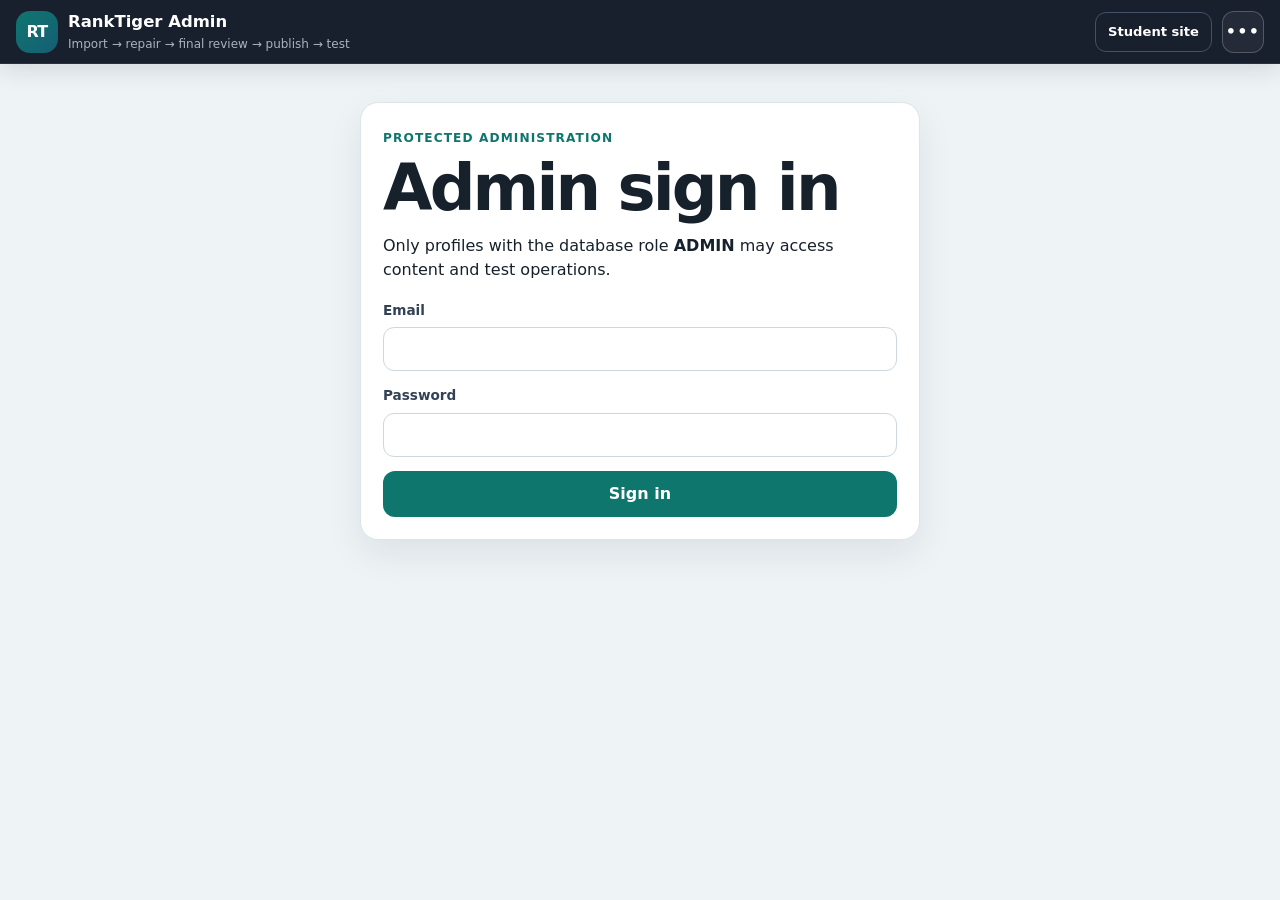
==== commit 6fd7aa44: "RankTiger 1.1.0-rc.2 verified release candidate" ====
--- a/admin.html
+++ b/admin.html
@@ -1,453 +1,574 @@
-<!doctype html>
+<!DOCTYPE html>
+
 <html lang="en">
 <head>
-  <meta charset="UTF-8" />
-  <meta name="viewport" content="width=device-width, initial-scale=1.0, viewport-fit=cover" />
-  <meta name="theme-color" content="#111827" />
-  <meta name="description" content="RankTiger administration for reviewed questions and dynamic tests." />
-  <title>RankTiger Admin</title>
-  <script type="module" crossorigin src="/assets/admin-D-wOBSVC.js"></script>
-  <link rel="modulepreload" crossorigin href="/assets/toast-B59cOO0K.js">
-  <link rel="stylesheet" crossorigin href="/assets/toast-4VRlqzWW.css">
+<meta charset="utf-8"/>
+<meta content="width=device-width, initial-scale=1.0, viewport-fit=cover" name="viewport"/>
+<meta content="#111827" name="theme-color"/>
+<meta content="RankTiger administration for reviewed questions and dynamic tests." name="description"/>
+<title>RankTiger Admin</title>
+  <script type="module" crossorigin src="/assets/admin-DW9EgCDc.js"></script>
+  <link rel="modulepreload" crossorigin href="/assets/toast-DltZsFZu.js">
+  <link rel="modulepreload" crossorigin href="/assets/adminShell-BUAyvVil.js">
+  <link rel="stylesheet" crossorigin href="/assets/toast-BA6WrxqK.css">
 </head>
 <body class="admin-body">
-  <div class="app-shell">
-    <header class="topbar topbar-dark">
-      <a class="brand" href="./admin.html">
-        <span class="brand-mark">RT</span>
-        <span><strong>RankTiger Admin</strong><small>Import → review → publish → test</small></span>
-      </a>
-      <div class="topbar-actions">
-        <a class="button button-ghost-light" href="./student.html">Student site</a>
-        <button id="adminSignOut" class="button button-ghost-light hidden" type="button">Sign out</button>
-      </div>
-    </header>
-
-    <main class="admin-main">
-      <section id="adminSetupNotice" class="notice notice-warning hidden">
+<div class="app-shell">
+<header class="topbar topbar-dark admin-topbar">
+<div class="admin-topbar-leading"><button aria-controls="adminSidebar" aria-expanded="false" aria-label="Open admin navigation" class="admin-sidebar-toggle" id="adminSidebarToggle" type="button"><span aria-hidden="true"><i></i><i></i><i></i></span></button><a class="brand" href="./admin.html">
+<span class="brand-mark">RT</span>
+<span><strong>RankTiger Admin</strong><small>Import → repair → final review → publish → test</small></span>
+</a></div>
+<div class="topbar-actions admin-topbar-actions">
+<a class="button button-ghost-light admin-topbar-action admin-topbar-student-link" href="./student.html">Student site</a>
+<div class="admin-account">
+<button aria-controls="adminAccountMenu" aria-expanded="false" aria-label="Open admin account menu" class="admin-account-toggle" id="adminAccountMenuToggle" type="button">•••</button>
+<div class="admin-account-menu" id="adminAccountMenu">
+<a href="./student.html">Open student site</a>
+<button class="hidden" id="adminSignOut" type="button">Sign out</button>
+</div>
+</div>
+</div>
+</header>
+<main class="admin-main">
+<section class="notice notice-warning hidden" id="adminSetupNotice">
         Add the Supabase URL and publishable key to your environment before running RankTiger.
       </section>
-
-      <section id="adminLoginPanel" class="auth-card section narrow-card">
-        <span class="eyebrow">Protected administration</span>
-        <h1>Admin sign in</h1>
-        <p>Only profiles with the database role <strong>ADMIN</strong> may access content and test operations.</p>
-        <form id="adminLoginForm" class="auth-form" novalidate>
-          <label>Email<input name="email" type="email" autocomplete="email" required /></label>
-          <label>Password<input name="password" type="password" autocomplete="current-password" required /></label>
-          <button class="button button-primary button-block" type="submit">Sign in</button>
-        </form>
-      </section>
-
-      <section id="adminPanel" class="hidden">
-        <div class="dashboard-header">
-          <div>
-            <span class="eyebrow">Content and test operations</span>
-            <h1>Admin Operations Centre</h1>
-            <p>Import safely, review accurately, publish verified questions, then build dynamic tests.</p>
-          </div>
-          <button id="refreshDrafts" class="button button-secondary" type="button">Refresh review</button>
-        </div>
-
-        <nav class="admin-section-nav" aria-label="Admin sections">
-          <a href="#htmlImportSection">Import</a>
-          <a href="#reviewSection">Review</a>
-          <a href="#publishSection">Publish</a>
-          <a href="#imageRepairSection">Image repair</a>
-          <a href="#testManagerSection">Build tests</a>
-          <a href="./test-builder.html">Dynamic builder</a>
-          <a href="#catalogueControlSection">Catalogue</a>
-        </nav>
-
-        <div class="admin-grid">
-          <section class="panel-card">
-            <div class="section-heading compact">
-              <div><span class="eyebrow">Source file</span><h2>Upload PDF/image</h2></div>
-            </div>
-            <form id="sourceUploadForm" class="stack-form">
-              <label>Source file<input name="sourceFile" type="file" accept="application/pdf,image/*" required /></label>
-              <button class="button button-secondary" type="submit">Upload privately</button>
-            </form>
-            <p id="uploadedSourcePath" class="muted"></p>
-          </section>
-
-          <section class="panel-card">
-            <div class="section-heading compact">
-              <div><span class="eyebrow">Manual entry</span><h2>Create draft</h2></div>
-            </div>
-            <form id="draftForm" class="stack-form">
-              <div class="form-row">
-                <label>Question type
-                  <select name="questionType" required>
-                    <option value="PYQ">PYQ</option>
-                    <option value="NORMAL">Normal</option>
-                  </select>
-                </label>
-                <label>Proposed Question ID<input name="proposedQuestionId" placeholder="GSSSB-CCE-2024-REASONING-0401S1-0001" required /></label>
-              </div>
-              <div class="form-row">
-                <label>Board
-                  <select id="draftBoardId" name="boardId" required><option value="">Loading boards…</option></select>
-                </label>
-                <label>Exam
+<section class="auth-card section narrow-card" id="adminSessionPanel">
+<span class="eyebrow">Protected administration</span>
+<h1>Restoring admin session…</h1>
+<p id="adminSessionMessage">Checking your existing secure session. You should not need to sign in again.</p>
+<button class="button button-ghost button-block hidden" id="adminSessionRetry" type="button">Retry session</button>
+</section>
+<section class="auth-card section narrow-card hidden" id="adminLoginPanel">
+<span class="eyebrow">Protected administration</span>
+<h1>Admin sign in</h1>
+<p>Only profiles with the database role <strong>ADMIN</strong> may access content and test operations.</p>
+<form class="auth-form" id="adminLoginForm" novalidate="">
+<label>Email<input autocomplete="email" name="email" required="" type="email"/></label>
+<label>Password<input autocomplete="current-password" name="password" required="" type="password"/></label>
+<button class="button button-primary button-block" type="submit">Sign in</button>
+</form>
+</section>
+<section class="hidden admin-panel-shell" id="adminPanel">
+<div class="admin-workspace"><aside aria-label="Admin navigation" class="admin-sidebar" id="adminSidebar">
+<div class="admin-sidebar-head">
+<div><span class="admin-sidebar-kicker">Operations</span><strong>Admin workspace</strong><small>Controlled content, review and testing</small></div>
+<button id="adminSidebarClose" class="admin-sidebar-close" type="button" aria-label="Close admin navigation">×</button>
+</div>
+<nav class="admin-sidebar-nav">
+<div class="admin-sidebar-group">
+<span class="admin-sidebar-group-label">Workspace</span>
+<button aria-current="page" class="admin-sidebar-link active" data-admin-view="dashboard" type="button"><span aria-hidden="true" class="admin-nav-icon">H</span><span><strong>Dashboard</strong><small>Queues, priorities &amp; quick actions</small></span></button>
+</div>
+<div class="admin-sidebar-group">
+<span class="admin-sidebar-group-label">Question workflow</span>
+<button class="admin-sidebar-link" data-admin-view="import" type="button"><span class="admin-stage-badge">1</span><span><strong>Import</strong><small>Sources, manual drafts &amp; HTML packages</small></span></button>
+<button class="admin-sidebar-link" data-admin-view="repair" type="button"><span class="admin-stage-badge">2</span><span><strong>Image &amp; Content Repair</strong><small>Prepare final student presentation</small></span></button>
+<button class="admin-sidebar-link" data-admin-view="review" type="button"><span class="admin-stage-badge">3</span><span><strong>Final Review</strong><small>Verify answer, topic &amp; presentation</small></span></button>
+<button class="admin-sidebar-link" data-admin-view="publish" type="button"><span class="admin-stage-badge">4</span><span><strong>Publish</strong><small>Release reviewed repair revision</small></span></button>
+</div>
+<div class="admin-sidebar-group">
+<span class="admin-sidebar-group-label">Tests</span>
+<button class="admin-sidebar-link" data-admin-view="tests" type="button"><span aria-hidden="true" class="admin-nav-icon">T</span><span><strong>Build Tests</strong><small>Fixed-question test builder</small></span></button>
+<a class="admin-sidebar-link" href="./test-builder.html"><span aria-hidden="true" class="admin-nav-icon">D</span><span><strong>Dynamic Builder</strong><small>Multi-filter dynamic builder</small></span><span aria-hidden="true" class="admin-external-mark">↗</span></a>
+<button class="admin-sidebar-link" data-admin-view="catalogue" type="button"><span aria-hidden="true" class="admin-nav-icon">C</span><span><strong>Test Catalogue</strong><small>Find, edit and archive tests</small></span></button>
+</div>
+</nav>
+<div class="admin-sidebar-footer">
+<strong>Draft-first safety</strong>
+<span>Import → Repair → Review → Publish</span>
+</div>
+</aside><button aria-label="Close admin navigation" class="admin-sidebar-backdrop" id="adminSidebarBackdrop" tabindex="-1" type="button"></button><div class="admin-workspace-main"><div class="dashboard-header admin-page-header">
+<div>
+<span class="eyebrow" id="adminPageEyebrow">Operations overview</span>
+<h1 id="adminPageTitle">Admin Dashboard</h1>
+<p id="adminPageDescription">See exact work queues, continue the next safe task, and move between protected admin functions.</p>
+</div>
+<div aria-label="Current environment" class="admin-page-context">
+<span aria-hidden="true" class="admin-env-dot"></span>
+<span><strong>RankTiger</strong><small>production · Admin-only workspace</small></span>
+</div>
+</div><div aria-label="Admin Dashboard" class="admin-view-panel" data-admin-view-panel="dashboard">
+<section class="panel-card admin-task-inbox" aria-labelledby="adminTaskInboxTitle">
+<div class="section-heading compact admin-task-inbox-heading">
+<div><span class="eyebrow">Server-owned work queue</span><h2 id="adminTaskInboxTitle">Task Inbox</h2><p class="muted">Counts cover the complete database. Every Continue button opens the exact next record.</p></div>
+<button class="button button-secondary" id="refreshAdminTasks" type="button">Refresh tasks</button>
+</div>
+<p aria-live="polite" class="muted admin-task-inbox-meta" id="adminTaskInboxMeta">Loading exact workflow counts…</p>
+<div class="admin-dashboard-grid">
+<article class="admin-dashboard-card admin-dashboard-card-primary" data-task-bucket="DRAFT_REPAIR">
+<span class="eyebrow">Priority 1 · Draft repair</span>
+<strong id="adminDashboardRepairCount">—</strong>
+<span id="adminDashboardRepairLabel">Loading draft repair tasks…</span>
+<small id="adminDashboardRepairNext">Checking the next exact draft…</small>
+<button class="button button-secondary" disabled="" id="continueDraftRepairTask" type="button">Continue next repair</button>
+</article>
+<article class="admin-dashboard-card" data-task-bucket="PUBLISHED_IMAGE_SAFETY">
+<span class="eyebrow">Priority 2 · Published safety</span>
+<strong id="adminDashboardPublishedImageCount">—</strong>
+<span id="adminDashboardPublishedImageLabel">Loading published image tasks…</span>
+<small id="adminDashboardPublishedImageNext">Checking the next exact question…</small>
+<button class="button button-ghost" disabled="" id="continuePublishedImageTask" type="button">Resolve next image</button>
+</article>
+<article class="admin-dashboard-card" data-task-bucket="FINAL_REVIEW">
+<span class="eyebrow">Priority 3 · Final review</span>
+<strong id="adminDashboardReviewCount">—</strong>
+<span id="adminDashboardReviewLabel">Loading final-review tasks…</span>
+<small id="adminDashboardReviewNext">Checking the next exact draft…</small>
+<button class="button button-ghost" disabled="" id="continueFinalReviewTask" type="button">Review next</button>
+</article>
+<article class="admin-dashboard-card" data-task-bucket="PUBLISH">
+<span class="eyebrow">Priority 4 · Publish</span>
+<strong id="adminDashboardPublishCount">—</strong>
+<span id="adminDashboardPublishLabel">Loading publish-ready tasks…</span>
+<small id="adminDashboardPublishNext">Checking the next exact draft…</small>
+<button class="button button-ghost" disabled="" id="continuePublishTask" type="button">Open next publish item</button>
+</article>
+</div>
+</section>
+<section class="panel-card admin-dashboard-actions">
+<div class="section-heading compact"><div><span class="eyebrow">Quick actions</span><h2>Continue operations</h2><p class="muted">Use the next safe action without hunting through the full admin page.</p></div></div>
+<div class="admin-quick-action-grid">
+<button class="admin-quick-action" data-admin-view="import" type="button"><span class="admin-stage-badge">1</span><span><strong>Import PYQ</strong><small>Validate a package or create controlled drafts.</small></span></button>
+<button class="admin-quick-action" data-admin-view="repair" type="button"><span class="admin-stage-badge">2</span><span><strong>Repair presentation</strong><small>Correct content and approve student-safe imagery.</small></span></button>
+<button class="admin-quick-action" data-admin-view="review" type="button"><span class="admin-stage-badge">3</span><span><strong>Final Review</strong><small>Verify the final question, answer and topic.</small></span></button>
+<a class="admin-quick-action" href="./test-builder.html"><span aria-hidden="true" class="admin-nav-icon">D</span><span><strong>Dynamic Builder</strong><small>Build fixed tests with smart database facets.</small></span></a>
+</div>
+</section>
+<section class="panel-card admin-dashboard-safety">
+<div><span class="eyebrow">Locked quality gate</span><h2>Draft-first publishing safety</h2></div>
+<div class="admin-workflow-rail"><span>Import</span><i>→</i><span>Repair</span><i>→</i><span>Final Review</span><i>→</i><span>Publish</span><i>→</i><span>Test</span></div>
+</section>
+</div><div aria-label="Import Centre" class="admin-view-panel" data-admin-view-panel="import"><div class="admin-grid">
+<section class="panel-card">
+<div class="section-heading compact">
+<div><span class="eyebrow">Source file</span><h2>Upload PDF/image</h2></div>
+</div>
+<form class="stack-form" id="sourceUploadForm">
+<label>Source file<input accept="application/pdf,image/*" name="sourceFile" required="" type="file"/></label>
+<button class="button button-secondary" type="submit">Upload privately</button>
+</form>
+<p class="muted" id="uploadedSourcePath"></p>
+</section>
+<section class="panel-card">
+<div class="section-heading compact">
+<div><span class="eyebrow">Manual entry</span><h2>Create draft</h2></div>
+</div>
+<form class="stack-form" id="draftForm">
+<div class="form-row">
+<label>Question type
+                  <select name="questionType" required="">
+<option value="PYQ">PYQ</option>
+<option value="NORMAL">Normal</option>
+</select>
+</label>
+<label>Proposed Question ID<input name="proposedQuestionId" placeholder="GSSSB-CCE-2024-REASONING-0401S1-0001" required=""/></label>
+</div>
+<div class="form-row">
+<label>Board
+                  <select id="draftBoardId" name="boardId" required=""><option value="">Loading boards…</option></select>
+</label>
+<label>Exam
                   <select id="draftExamId" name="examId"><option value="">Select exam</option></select>
-                </label>
-                <label>Subject
-                  <select id="draftSubjectId" name="subjectId" required><option value="">Select subject</option></select>
-                </label>
-                <label>Topic
+</label>
+<label>Subject
+                  <select id="draftSubjectId" name="subjectId" required=""><option value="">Select subject</option></select>
+</label>
+<label>Topic
                   <select id="draftTopicId" name="topicId"><option value="">Optional topic</option></select>
-                </label>
-              </div>
-              <label>Question text<textarea name="questionText" rows="4" required></textarea></label>
-              <div class="form-row option-row">
-                <label>Option A<input name="optionA" required /></label>
-                <label>Option B<input name="optionB" required /></label>
-                <label>Option C<input name="optionC" required /></label>
-                <label>Option D<input name="optionD" required /></label>
-              </div>
-              <div class="form-row">
-                <label>Correct answer
-                  <select name="correctAnswer" required>
-                    <option value="A">A</option><option value="B">B</option><option value="C">C</option><option value="D">D</option>
-                  </select>
-                </label>
-                <label>Language<input name="language" value="GUJARATI" required /></label>
-                <label>Difficulty
-                  <select name="difficulty"><option>EASY</option><option selected>MEDIUM</option><option>HARD</option></select>
-                </label>
-              </div>
-              <label>Explanation<textarea name="explanation" rows="3"></textarea></label>
-              <input name="sourceFileId" type="hidden" />
-              <button class="button button-primary" type="submit">Save to draft</button>
-            </form>
-          </section>
-        </div>
-
-        <section id="htmlImportSection" class="section panel-card import-panel">
-          <div class="section-heading">
-            <div>
-              <span class="eyebrow">Import centre · resumable and audited</span>
-              <h2>HTML Question Import</h2>
-              <p class="muted">Validate the package once, then import every remaining eligible draft with one button. Old visual-fingerprint errors are rechecked automatically; true duplicates are reused instead of copied.</p>
-            </div>
-            <button id="refreshImportBatches" class="button button-secondary" type="button">Recent dry runs</button>
-          </div>
-
-          <form id="htmlImportForm" class="stack-form" novalidate>
-            <label>RankTiger HTML package
-              <input id="htmlImportFile" name="htmlImportFile" type="file" accept=".html,.htm,.xhtml,text/html,application/xhtml+xml" required />
-            </label>
-            <div class="import-safety-note">
-              <strong>Safe parser and controlled write</strong>
-              <span>Only the JSON inside <code>#scoremore-import-data</code> is read. HTML/scripts are never rendered. Draft creation is performed only by an admin-only PostgreSQL RPC after current-state revalidation.</span>
-            </div>
-            <div class="button-row import-primary-actions">
-              <button id="runImportDryRun" class="button button-primary" type="submit">1. Validate package</button>
-              <button id="importValidDrafts" class="button button-primary" type="button" disabled>2. Import remaining drafts</button>
-              <button id="downloadImportReport" class="button button-ghost" type="button" disabled>Download report</button>
-            </div>
-            <div id="importProgressPanel" class="import-progress-panel hidden" aria-live="polite">
-              <div class="import-progress-copy"><strong id="importProgressTitle">Processing import…</strong><span id="importProgressText">Please keep this page open.</span></div>
-              <progress id="importProgressBar" max="100" value="0">0%</progress>
-            </div>
-            <p id="importSelectionSummary" class="muted import-selection-summary">Validate or open a package to see what is ready.</p>
-            <details class="import-recovery-tools">
-              <summary>Recovery and advanced tools</summary>
-              <p class="muted">Use these only when a previous request timed out, an old batch needs rechecking, or an exact PYQ occurrence must be linked.</p>
-              <div class="button-row">
-                <button id="syncImportBatch" class="button button-secondary" type="button" disabled>Sync actual draft state</button>
-                <button id="repairImportBatch" class="button button-secondary" type="button" disabled>Repair report status</button>
-                <button id="resetImportDrafts" class="button button-danger" type="button" disabled>Reset unreviewed drafts</button>
-                <button id="linkDuplicateOccurrences" class="button button-secondary" type="button" disabled>Link selected PYQ occurrences</button>
-              </div>
-            </details>
-          </form>
-
-          <div id="importPackagePreview" class="import-package-preview hidden" aria-live="polite"></div>
-
-          <div id="importReportPanel" class="hidden">
-            <div class="import-report-toolbar">
-              <div>
-                <span class="eyebrow">Persistent reconciliation</span>
-                <h3 id="importReportTitle">Dry-run report</h3>
-                <p id="importReportMeta" class="muted"></p>
-              </div>
-              <label>Filter
+</label>
+</div>
+<label>Question text<textarea name="questionText" required="" rows="4"></textarea></label>
+<div class="form-row option-row">
+<label>Option A<input name="optionA" required=""/></label>
+<label>Option B<input name="optionB" required=""/></label>
+<label>Option C<input name="optionC" required=""/></label>
+<label>Option D<input name="optionD" required=""/></label>
+</div>
+<div class="form-row">
+<label>Correct answer
+                  <select name="correctAnswer" required="">
+<option value="A">A</option><option value="B">B</option><option value="C">C</option><option value="D">D</option>
+</select>
+</label>
+<label>Language<input name="language" required="" value="GUJARATI"/></label>
+<label>Difficulty
+                  <select name="difficulty"><option>EASY</option><option selected="">MEDIUM</option><option>HARD</option></select>
+</label>
+</div>
+<label>Explanation<textarea name="explanation" rows="3"></textarea></label>
+<input name="sourceFileId" type="hidden"/>
+<button class="button button-primary" type="submit">Save to draft</button>
+</form>
+</section>
+</div><section class="section panel-card import-panel" id="htmlImportSection">
+<div class="section-heading">
+<div>
+<span class="eyebrow">Import centre · resumable and audited</span>
+<h2>HTML Question Import</h2>
+<p class="muted">Validate the package once, then import every remaining eligible draft with one button. Old visual-fingerprint errors are rechecked automatically; true duplicates are reused instead of copied.</p>
+</div>
+<button class="button button-secondary" id="refreshImportBatches" type="button">Recent dry runs</button>
+</div>
+<form class="stack-form" id="htmlImportForm" novalidate="">
+<label>RankTiger HTML package
+              <input accept=".html,.htm,.xhtml,text/html,application/xhtml+xml" id="htmlImportFile" name="htmlImportFile" required="" type="file"/>
+</label>
+<div class="import-safety-note">
+<strong>Safe parser and controlled write</strong>
+<span>Only the JSON inside <code>#scoremore-import-data</code> is read. HTML/scripts are never rendered. Draft creation is performed only by an admin-only PostgreSQL RPC after current-state revalidation.</span>
+</div>
+<div class="button-row import-primary-actions">
+<button class="button button-primary" id="runImportDryRun" type="submit">1. Validate package</button>
+<button class="button button-primary" disabled="" id="importValidDrafts" type="button">2. Import remaining drafts</button>
+<button class="button button-ghost" disabled="" id="downloadImportReport" type="button">Download report</button>
+</div>
+<div aria-live="polite" class="import-progress-panel hidden" id="importProgressPanel">
+<div class="import-progress-copy"><strong id="importProgressTitle">Processing import…</strong><span id="importProgressText">Please keep this page open.</span></div>
+<progress id="importProgressBar" max="100" value="0">0%</progress>
+</div>
+<p class="muted import-selection-summary" id="importSelectionSummary">Validate or open a package to see what is ready.</p>
+<details class="import-recovery-tools">
+<summary>Recovery and advanced tools</summary>
+<p class="muted">Use these only when a previous request timed out, an old batch needs rechecking, or an exact PYQ occurrence must be linked.</p>
+<div class="button-row">
+<button class="button button-secondary" disabled="" id="syncImportBatch" type="button">Sync actual draft state</button>
+<button class="button button-secondary" disabled="" id="repairImportBatch" type="button">Repair report status</button>
+<button class="button button-danger" disabled="" id="resetImportDrafts" type="button">Reset unreviewed drafts</button>
+<button class="button button-secondary" disabled="" id="linkDuplicateOccurrences" type="button">Link selected PYQ occurrences</button>
+</div>
+</details>
+</form>
+<div aria-live="polite" class="import-package-preview hidden" id="importPackagePreview"></div>
+<div class="hidden" id="importReportPanel">
+<div class="import-report-toolbar">
+<div>
+<span class="eyebrow">Persistent reconciliation</span>
+<h3 id="importReportTitle">Dry-run report</h3>
+<p class="muted" id="importReportMeta"></p>
+</div>
+<label>Filter
                 <select id="importItemFilter">
-                  <option value="ALL">All records</option>
-                  <option value="READY">Ready for draft</option>
-                  <option value="WARNINGS">Warnings</option>
-                  <option value="ERRORS">Errors/conflicts</option>
-                  <option value="DUPLICATES">Duplicates</option>
-                  <option value="IMPORTED">Imported drafts</option>
-                  <option value="LINKED">Linked occurrences</option>
-                </select>
-              </label>
-            </div>
-            <div id="importSummaryGrid" class="import-summary-grid"></div>
-            <div id="importItemList" class="import-item-list" aria-live="polite"></div>
-            <button id="loadMoreImportItems" class="button button-ghost import-load-more hidden" type="button">Show more records</button>
-          </div>
-
-          <div id="recentImportPanel" class="import-history hidden">
-            <div class="section-heading compact">
-              <div><span class="eyebrow">Audit history</span><h3>Recent HTML dry runs</h3></div>
-            </div>
-            <div id="recentImportList" class="import-history-list"></div>
-          </div>
-        </section>
-
-        <section id="reviewSection" class="section panel-card">
-          <div class="section-heading draft-review-heading">
-            <div>
-              <span class="eyebrow">Human review required</span>
-              <h2>Review Centre</h2>
-              <p id="draftListMeta" class="muted">Verify one question at a time. Saved verified drafts move automatically to the separate Publish Centre.</p>
-            </div>
-            <div class="draft-review-tools">
-              <select id="draftStatusFilter" aria-label="Draft status filter">
-                <option value="PENDING">Pending</option>
-                <option value="IN_REVIEW">Verified — publish queue</option>
-                <option value="REJECTED">Rejected</option>
-                <option value="PUBLISHED">Published</option>
-                <option value="">All</option>
-              </select>
-              <button id="reviewNextDraft" class="button button-primary" type="button">Review next</button>
-            </div>
-          </div>
-          <div id="draftList" class="draft-list compact-draft-list" aria-live="polite"></div>
-          <button id="loadMoreDrafts" class="button button-ghost draft-load-more hidden" type="button">Load more drafts</button>
-        </section>
-
-        <section id="publishSection" class="section panel-card publish-centre">
-          <div class="section-heading publish-centre-heading">
-            <div>
-              <span class="eyebrow">Verified questions only</span>
-              <h2>Publish Centre</h2>
-              <p id="publishQueueMeta" class="muted">Only drafts that passed human answer, explanation and topic review appear here.</p>
-            </div>
-            <button id="refreshPublishQueue" class="button button-secondary" type="button">Refresh queue</button>
-          </div>
-
-          <div class="publish-toolbar">
-            <div class="publish-selection-tools">
-              <button id="selectAllPublishReady" class="button button-ghost" type="button">Select loaded</button>
-              <button id="clearPublishSelection" class="button button-ghost" type="button">Clear</button>
-              <span id="publishSelectionCount" class="muted">0 selected</span>
-            </div>
-            <button id="publishSelectedDrafts" class="button button-primary" type="button" disabled>Publish selected</button>
-          </div>
-
-          <div id="publishQueueList" class="publish-queue-list" aria-live="polite">
-            <div class="empty-state">Loading verified drafts…</div>
-          </div>
-          <button id="loadMorePublishQueue" class="button button-ghost publish-load-more hidden" type="button">Load more verified drafts</button>
-        </section>
-
-        <section id="imageRepairSection" class="section panel-card image-repair-centre">
-          <div class="section-heading image-repair-heading">
-            <div>
-              <span class="eyebrow">Compulsory visual safety review · audited decisions</span>
-              <h2>Student-safe Image Repair Centre</h2>
-              <p class="muted">Every published question with a source image must receive an approved safe crop or an audited “No student image required” decision before it can enter a test.</p>
-            </div>
-            <button id="refreshImageRepairs" class="button button-secondary" type="button">Refresh queue</button>
-          </div>
-
-          <div class="import-safety-note image-repair-safety">
-            <strong>Compulsory readiness boundary</strong>
-            <span>Unresolved visual questions are excluded from Test Builders and block test publication or new attempts. Raw <code>image_refs</code> remain private and unchanged.</span>
-          </div>
-
-          <div id="imageRepairStats" class="image-repair-stats" aria-live="polite"></div>
-
-          <form id="imageRepairFilters" class="image-repair-filters" novalidate>
-            <label class="image-repair-search">Question ID or text
-              <input id="imageRepairSearch" name="search" type="search" placeholder="GSSSB-CCE… or question words" autocomplete="off" />
-            </label>
-            <label>Status
-              <select id="imageRepairStatus" name="status">
-                <option value="NEEDS_REPAIR" selected>Needs repair</option>
-                <option value="PENDING">Pending approval</option>
-                <option value="APPROVED">Approved</option>
-                <option value="NO_IMAGE_REQUIRED">No student image required</option>
-                <option value="ALL">All visual questions</option>
-              </select>
-            </label>
-            <label>Paper code<input id="imageRepairPaperCode" name="paperCode" placeholder="0401S1" /></label>
-            <label>Shift<input id="imageRepairShiftNo" name="shiftNo" type="number" min="1" step="1" placeholder="1" /></label>
-            <label>Section<input id="imageRepairSectionCode" name="sectionCode" placeholder="REASONING" /></label>
-            <label>Original Q. no.<input id="imageRepairQuestionNo" name="originalQuestionNo" type="number" min="1" step="1" placeholder="3" /></label>
-            <div class="image-repair-filter-actions">
-              <button class="button button-primary" type="submit">Apply filters</button>
-              <button id="clearImageRepairFilters" class="button button-ghost" type="button">Clear</button>
-            </div>
-          </form>
-
-          <p id="imageRepairQueueMeta" class="muted image-repair-queue-meta">Loading visual questions…</p>
-          <div id="imageRepairList" class="image-repair-list" aria-live="polite">
-            <div class="empty-state">Loading image-repair queue…</div>
-          </div>
-          <button id="loadMoreImageRepairs" class="button button-ghost image-repair-load-more hidden" type="button">Load more questions</button>
-        </section>
-
-        <section id="testManagerSection" class="section panel-card test-builder-panel">
-          <div class="section-heading test-builder-heading">
-            <div>
-              <span class="eyebrow">Simple fixed-question builder</span>
-              <h2>Test Builder</h2>
-              <p class="muted">Choose the test type, filter the student-ready published question bank, select questions, then save or publish. Master questions are linked, never copied.</p>
-            </div>
-            <div class="test-builder-heading-actions">
-              <span id="testBuilderMode" class="status-pill status-draft">New test</span>
-              <button id="newTest" class="button button-secondary" type="button">New test</button>
-            </div>
-          </div>
-
-          <form id="testForm" class="test-builder-form" novalidate>
-            <section class="test-builder-step">
-              <div class="test-step-heading"><span>1</span><div><strong>Test details</strong><small>Name the test and choose its purpose.</small></div></div>
-              <div class="test-builder-grid test-builder-grid-main">
-                <label>Test type
-                  <select id="testType" name="testType" required>
-                    <option value="PYQ_FULL" selected>Full PYQ Paper</option>
-                    <option value="PYQ_SECTIONAL">Sectional PYQ</option>
-                    <option value="SECTIONAL_MOCK">Sectional Mock</option>
-                    <option value="FULL_MOCK">Full Mock</option>
-                    <option value="TOPIC_PRACTICE">Topic Practice</option>
-                    <option value="DAILY_QUIZ">Daily Quiz</option>
-                  </select>
-                </label>
-                <label>Test name
-                  <input name="testName" placeholder="GSSSB CCE Shift 1 Full Paper" required />
-                </label>
-                <label class="test-id-field">Test ID
+<option value="ALL">All records</option>
+<option value="READY">Ready for draft</option>
+<option value="WARNINGS">Warnings</option>
+<option value="ERRORS">Errors/conflicts</option>
+<option value="DUPLICATES">Duplicates</option>
+<option value="IMPORTED">Imported drafts</option>
+<option value="LINKED">Linked occurrences</option>
+</select>
+</label>
+</div>
+<div class="import-summary-grid" id="importSummaryGrid"></div>
+<div aria-live="polite" class="import-item-list" id="importItemList"></div>
+<button class="button button-ghost import-load-more hidden" id="loadMoreImportItems" type="button">Show more records</button>
+</div>
+<div class="import-history hidden" id="recentImportPanel">
+<div class="section-heading compact">
+<div><span class="eyebrow">Audit history</span><h3>Recent HTML dry runs</h3></div>
+</div>
+<div class="import-history-list" id="recentImportList"></div>
+</div>
+</section></div><div aria-label="Image and Content Repair Centre" class="admin-view-panel" data-admin-view-panel="repair" hidden="">
+<section class="section panel-card repair-queue-switcher" aria-labelledby="repairQueueSwitcherTitle">
+<div class="section-heading compact"><div><span class="eyebrow">Separate safety queues</span><h2 id="repairQueueSwitcherTitle">Choose repair workspace</h2><p class="muted">Draft presentation work and already-published image safety remain separate and keep independent counts.</p></div></div>
+<div aria-label="Repair workspace" class="repair-queue-tabs" role="tablist">
+<button aria-controls="imageRepairSection" aria-selected="true" class="repair-queue-tab is-active" data-repair-queue-tab="draft" id="draftRepairQueueTab" role="tab" type="button"><span>Draft repair</span><strong id="draftRepairTabCount">—</strong></button>
+<button aria-controls="publishedImageRepairSection" aria-selected="false" class="repair-queue-tab" data-repair-queue-tab="published" id="publishedImageRepairQueueTab" role="tab" type="button"><span>Published image safety</span><strong id="publishedImageRepairTabCount">—</strong></button>
+</div>
+</section>
+<section aria-labelledby="draftRepairQueueTab" class="section panel-card image-repair-centre" data-repair-queue-panel="draft" id="imageRepairSection" role="tabpanel" tabindex="0">
+<div class="section-heading image-repair-heading">
+<div>
+<span class="eyebrow">Stage 2 · final student presentation</span>
+<h2>Image &amp; Content Repair Centre</h2>
+<p class="muted">Repair incomplete text, options or context for any draft. When source images exist, also resolve the student-safe image decision before Final Review.</p>
+</div>
+<button class="button button-secondary" id="refreshImageRepairs" type="button">Refresh queue</button>
+</div>
+<div class="import-safety-note image-repair-safety">
+<strong>Repair-first safety boundary</strong>
+<span>The immutable imported text/options and raw <code>image_refs</code> remain audit evidence. Content readiness and image readiness are checked independently. Any repair creates a new revision that must pass Final Review again.</span>
+</div>
+<div aria-live="polite" class="image-repair-stats" id="imageRepairStats"></div>
+<form class="image-repair-filters" id="imageRepairFilters" novalidate="">
+<label class="image-repair-search">Draft ID or text
+              <input autocomplete="off" id="imageRepairSearch" name="search" placeholder="GSSSB-CCE… or question words" type="search"/>
+</label>
+<label>Status
+<select id="imageRepairStatus" name="status">
+<option selected="" value="NEEDS_REPAIR">Needs repair</option>
+<option value="CONTENT_REPAIR">Content repair requested</option>
+<option value="IMAGE_REPAIR">Image repair active</option>
+<option value="CONTENT_READY">Repaired content</option>
+<option value="PENDING">Pending approval</option>
+<option value="APPROVED">Approved</option>
+<option value="NO_IMAGE_REQUIRED">No student image required</option>
+<option value="ALL">All repair candidates</option>
+</select>
+</label>
+<label>Paper code<input id="imageRepairPaperCode" name="paperCode" placeholder="0401S1"/></label>
+<label>Shift<input id="imageRepairShiftNo" min="1" name="shiftNo" placeholder="1" step="1" type="number"/></label>
+<label>Section<input id="imageRepairSectionCode" name="sectionCode" placeholder="REASONING"/></label>
+<label>Original Q. no.<input id="imageRepairQuestionNo" min="1" name="originalQuestionNo" placeholder="3" step="1" type="number"/></label>
+<div class="image-repair-filter-actions">
+<button class="button button-primary" type="submit">Apply filters</button>
+<button class="button button-ghost" id="clearImageRepairFilters" type="button">Clear</button>
+</div>
+</form>
+<p class="muted image-repair-queue-meta" id="imageRepairQueueMeta">Loading repair candidates…</p>
+<div aria-live="polite" class="image-repair-list" id="imageRepairList">
+<div class="empty-state">Loading repair-first draft queue…</div>
+</div>
+<button class="button button-ghost image-repair-load-more hidden" id="loadMoreImageRepairs" type="button">Load more drafts</button>
+</section>
+<section aria-labelledby="publishedImageRepairQueueTab publishedImageRepairTitle" class="section panel-card image-repair-centre" data-repair-queue-panel="published" hidden="" id="publishedImageRepairSection" role="tabpanel" tabindex="0">
+<div class="section-heading image-repair-heading">
+<div>
+<span class="eyebrow">Published master questions · image safety only</span>
+<h2 id="publishedImageRepairTitle">Published Image Safety</h2>
+<p class="muted">Resolve student-safe crops or record an audited no-image-required decision for published visual questions. Published question text and answers are read-only here.</p>
+</div>
+<button class="button button-secondary" id="refreshPublishedImageRepairs" type="button">Refresh queue</button>
+</div>
+<div class="import-safety-note image-repair-safety">
+<strong>Master-question safety boundary</strong>
+<span>Raw source captures stay private. Existing tests remain protected by <code>question_is_student_ready(question_id)</code> until the current image decision is safe.</span>
+</div>
+<div aria-live="polite" class="image-repair-stats" id="publishedImageRepairStats"></div>
+<form class="image-repair-filters" id="publishedImageRepairFilters" novalidate="">
+<label class="image-repair-search">Question ID or text
+<input autocomplete="off" id="publishedImageRepairSearch" name="search" placeholder="GSSSB-CCE… or question words" type="search"/>
+</label>
+<label>Status
+<select id="publishedImageRepairStatus" name="status">
+<option selected="" value="NEEDS_REPAIR">Needs image decision</option>
+<option value="PENDING">Pending crop</option>
+<option value="APPROVED">Image approved</option>
+<option value="NO_IMAGE_REQUIRED">No student image required</option>
+<option value="ALL">All published visual questions</option>
+</select>
+</label>
+<label>Paper code<input id="publishedImageRepairPaperCode" name="paperCode" placeholder="0401S1"/></label>
+<label>Shift<input id="publishedImageRepairShiftNo" min="1" name="shiftNo" placeholder="1" step="1" type="number"/></label>
+<label>Section<input id="publishedImageRepairSectionCode" name="sectionCode" placeholder="REASONING"/></label>
+<label>Original Q. no.<input id="publishedImageRepairQuestionNo" min="1" name="originalQuestionNo" placeholder="3" step="1" type="number"/></label>
+<div class="image-repair-filter-actions">
+<button class="button button-primary" type="submit">Apply filters</button>
+<button class="button button-ghost" id="clearPublishedImageRepairFilters" type="button">Clear</button>
+</div>
+</form>
+<p class="muted image-repair-queue-meta" id="publishedImageRepairQueueMeta">Loading published image-safety tasks…</p>
+<div aria-live="polite" class="image-repair-list" id="publishedImageRepairList"><div class="empty-state">Loading published visual questions…</div></div>
+<button class="button button-ghost image-repair-load-more hidden" id="loadMorePublishedImageRepairs" type="button">Load more published questions</button>
+</section>
+</div><div aria-label="Final Review Centre" class="admin-view-panel" data-admin-view-panel="review" hidden=""><section class="section panel-card" id="reviewSection">
+<div class="section-heading draft-review-heading">
+<div>
+<span class="eyebrow">Stage 3 · human approval of final presentation</span>
+<h2>Final Review Centre</h2>
+<p class="muted" id="draftListMeta">Review exactly what the student will see and explicitly compare it with the source/import evidence. Any incomplete visual or non-visual draft must return to Repair first.</p>
+</div>
+<div class="draft-review-tools"><button class="button button-secondary" id="refreshDrafts" type="button">Refresh</button>
+<select aria-label="Draft status filter" id="draftStatusFilter">
+<option value="PENDING">Pending</option>
+<option value="IN_REVIEW">Verified — publish queue</option>
+<option value="REJECTED">Rejected</option>
+<option value="PUBLISHED">Published</option>
+<option value="">All</option>
+</select>
+<button class="button button-primary" id="reviewNextDraft" type="button">Review next ready</button>
+</div>
+</div>
+<div aria-live="polite" class="draft-list compact-draft-list" id="draftList"></div>
+<button class="button button-ghost draft-load-more hidden" id="loadMoreDrafts" type="button">Load more drafts</button>
+</section></div><div aria-label="Publish Centre" class="admin-view-panel" data-admin-view-panel="publish" hidden=""><section class="section panel-card publish-centre" id="publishSection">
+<div class="section-heading publish-centre-heading">
+<div>
+<span class="eyebrow">Stage 4 · reviewed repair revision only</span>
+<h2>Publish Centre</h2>
+<p class="muted" id="publishQueueMeta">Only drafts whose current repaired presentation has passed Final Review appear here.</p>
+</div>
+<button class="button button-secondary" id="refreshPublishQueue" type="button">Refresh queue</button>
+</div>
+<div class="publish-toolbar">
+<div class="publish-selection-tools">
+<button class="button button-ghost" id="selectAllPublishReady" type="button">Select loaded</button>
+<button class="button button-ghost" id="clearPublishSelection" type="button">Clear</button>
+<span class="muted" id="publishSelectionCount">0 selected</span>
+</div>
+<button class="button button-primary" disabled="" id="publishSelectedDrafts" type="button">Publish selected</button>
+</div>
+<div aria-live="polite" class="publish-queue-list" id="publishQueueList">
+<div class="empty-state">Loading verified drafts…</div>
+</div>
+<button class="button button-ghost publish-load-more hidden" id="loadMorePublishQueue" type="button">Load more verified drafts</button>
+</section></div><div aria-label="Test Builder" class="admin-view-panel" data-admin-view-panel="tests" hidden=""><section class="section panel-card test-builder-panel" id="testManagerSection">
+<div class="section-heading test-builder-heading">
+<div>
+<span class="eyebrow">Simple fixed-question builder</span>
+<h2>Test Builder</h2>
+<p class="muted">Choose the test type, filter the student-ready published question bank, select questions, then save or publish. Master questions are linked, never copied.</p>
+</div>
+<div class="test-builder-heading-actions">
+<span class="status-pill status-draft" id="testBuilderMode">New test</span>
+<button class="button button-secondary" id="newTest" type="button">New test</button>
+</div>
+</div>
+<form class="test-builder-form" id="testForm" novalidate="">
+<section class="test-builder-step">
+<div class="test-step-heading"><span>1</span><div><strong>Test details</strong><small>Name the test and choose its purpose.</small></div></div>
+<div class="test-builder-grid test-builder-grid-main">
+<label>Test type
+                  <select id="testType" name="testType" required="">
+<option selected="" value="PYQ_FULL">Full PYQ Paper</option>
+<option value="PYQ_SECTIONAL">Sectional PYQ</option>
+<option value="SECTIONAL_MOCK">Sectional Mock</option>
+<option value="FULL_MOCK">Full Mock</option>
+<option value="TOPIC_PRACTICE">Topic Practice</option>
+<option value="DAILY_QUIZ">Daily Quiz</option>
+</select>
+</label>
+<label>Test name
+                  <input name="testName" placeholder="GSSSB CCE Shift 1 Full Paper" required=""/>
+</label>
+<label class="test-id-field">Test ID
                   <span class="input-action-row">
-                    <input name="testId" placeholder="GSSSB-CCE-2024-S1-PYQ-FULL-0001" pattern="[A-Z0-9]+(?:-[A-Z0-9]+)+" required />
-                    <button id="suggestTestId" class="button button-ghost" type="button">Suggest</button>
-                  </span>
-                </label>
-              </div>
-            </section>
-
-            <section class="test-builder-step">
-              <div class="test-step-heading"><span>2</span><div><strong>Catalogue and paper</strong><small>Use paper filters to load only the correct shift or section.</small></div></div>
-              <div class="test-builder-grid">
-                <label>Board
-                  <select id="testBoardId" name="boardId" required><option value="">Select board</option></select>
-                </label>
-                <label>Exam
-                  <select id="testExamId" name="examId" required><option value="">Select exam</option></select>
-                </label>
-                <label>Subject
+<input name="testId" pattern="[A-Z0-9]+(?:-[A-Z0-9]+)+" placeholder="GSSSB-CCE-2024-S1-PYQ-FULL-0001" required=""/>
+<button class="button button-ghost" id="suggestTestId" type="button">Suggest</button>
+</span>
+</label>
+</div>
+</section>
+<section class="test-builder-step">
+<div class="test-step-heading"><span>2</span><div><strong>Catalogue and paper</strong><small>Use paper filters to load only the correct shift or section.</small></div></div>
+<div class="test-builder-grid">
+<label>Board
+                  <select id="testBoardId" name="boardId" required=""><option value="">Select board</option></select>
+</label>
+<label>Exam
+                  <select id="testExamId" name="examId" required=""><option value="">Select exam</option></select>
+</label>
+<label>Subject
                   <select id="testSubjectId" name="subjectId"><option value="">All subjects</option></select>
-                </label>
-                <label>Topic
+</label>
+<label>Topic
                   <select id="testTopicId" name="topicId"><option value="">All topics</option></select>
-                </label>
-              </div>
-
-              <div id="testPaperFields" class="test-paper-fields">
-                <label>Exam year<input id="testExamYear" name="examYear" type="number" min="1900" max="2200" placeholder="2024" /></label>
-                <label>Exam date<input id="testExamDate" name="examDate" type="date" /></label>
-                <label>Shift<input id="testShiftNo" name="shiftNo" type="number" min="1" step="1" placeholder="1" /></label>
-                <label>Paper code<input id="testPaperCode" name="paperCode" placeholder="0401S1" /></label>
-                <label>Section code<input id="testSectionCode" name="sectionCode" placeholder="Optional" /></label>
-              </div>
-            </section>
-
-            <section class="test-builder-step question-selection-step">
-              <div class="test-step-heading question-step-heading">
-                <span>3</span>
-                <div><strong>Select published questions</strong><small id="questionSelectionMeta">0 loaded · 0 selected</small></div>
-                <button id="loadPublishedQuestions" class="button button-primary" type="button">Load questions</button>
-              </div>
-
-              <div class="question-picker-toolbar">
-                <label class="question-search-field">Search loaded questions
-                  <input id="testQuestionSearch" type="search" placeholder="Question ID, text, topic or section" autocomplete="off" />
-                </label>
-                <div class="question-picker-actions">
-                  <button id="selectAllQuestions" class="button button-ghost" type="button">Select visible</button>
-                  <button id="clearQuestionSelection" class="button button-ghost" type="button">Clear</button>
-                </div>
-              </div>
-
-              <div id="publishedQuestionList" class="question-picker simplified-question-picker" aria-live="polite">
-                <div class="empty-state">Choose catalogue or paper filters, then load published questions.</div>
-              </div>
-            </section>
-
-            <details class="test-advanced-settings">
-              <summary>Advanced test settings</summary>
-              <div class="test-builder-grid advanced-test-grid">
-                <label>Duration (minutes)<input name="durationMinutes" type="number" min="0" step="1" value="60" required /></label>
-                <label>Marks per question<input name="marksPerQuestion" type="number" min="0.001" step="0.001" value="1" required /></label>
-                <label>Negative marks<input name="negativeMarks" type="number" min="0" step="0.001" value="0" required /></label>
-                <label>Catalogue order<input name="sortOrder" type="number" step="1" value="1" /></label>
-              </div>
-              <div class="test-static-facts">
-                <span><strong>Selection</strong> Fixed question list</span>
-                <span><strong>Access</strong> Free during this phase</span>
-              </div>
-            </details>
-
-            <div class="test-builder-actions">
-              <div>
-                <strong id="selectedQuestionCount">0 selected</strong>
-                <span class="muted">Only published, matching questions can be linked.</span>
-              </div>
-              <div class="button-row">
-                <button class="button button-ghost" type="submit" name="testAction" value="DRAFT">Save draft</button>
-                <button class="button button-primary" type="submit" name="testAction" value="PUBLISH">Publish test</button>
-              </div>
-            </div>
-          </form>
-        </section>
-
-        <section id="catalogueControlSection" class="section panel-card test-catalogue-control">
-          <div class="section-heading catalogue-control-heading">
-            <div>
-              <span class="eyebrow">Simple catalogue control</span>
-              <h2>Configured Tests</h2>
-              <p class="muted">Find a test, edit its fixed question list, or change whether students can see it.</p>
-            </div>
-            <button id="refreshTests" class="button button-secondary" type="button">Refresh</button>
-          </div>
-
-          <div id="testCatalogueStats" class="test-catalogue-stats" aria-live="polite"></div>
-
-          <div class="test-catalogue-toolbar">
-            <label>Search
-              <input id="testCatalogueSearch" type="search" placeholder="Test name, ID, type or paper" autocomplete="off" />
-            </label>
-            <label>Status
-              <select id="testStatusFilter" aria-label="Test status filter">
-                <option value="">All statuses</option>
-                <option value="DRAFT">Draft</option>
-                <option value="PUBLISHED">Published</option>
-                <option value="ARCHIVED">Archived</option>
-              </select>
-            </label>
-          </div>
-
-          <div id="adminTestList" class="test-admin-list simplified-test-list" aria-live="polite"></div>
-        </section>
-      </section>
-    </main>
-  </div>
-
-  <dialog id="draftDialog" class="review-dialog">
-    <form method="dialog" class="dialog-close-row"><button class="icon-button" value="cancel" aria-label="Close">×</button></form>
-    <div id="draftDialogContent"></div>
-  </dialog>
-
-  <dialog id="imageRepairDialog" class="review-dialog image-repair-dialog">
-    <form method="dialog" class="dialog-close-row"><button class="icon-button" value="cancel" aria-label="Close image repair">×</button></form>
-    <div id="imageRepairDialogContent"></div>
-  </dialog>
-
-  <div id="toastRoot" class="toast-root" aria-live="polite" aria-atomic="true"></div>
+</label>
+</div>
+<div class="test-paper-fields" id="testPaperFields">
+<label>Exam year<input id="testExamYear" max="2200" min="1900" name="examYear" placeholder="2024" type="number"/></label>
+<label>Exam date<input id="testExamDate" name="examDate" type="date"/></label>
+<label>Shift<input id="testShiftNo" min="1" name="shiftNo" placeholder="1" step="1" type="number"/></label>
+<label>Paper code<input id="testPaperCode" name="paperCode" placeholder="0401S1"/></label>
+<label>Section code<input id="testSectionCode" name="sectionCode" placeholder="Optional"/></label>
+</div>
+</section>
+<section class="test-builder-step question-selection-step">
+<div class="test-step-heading question-step-heading">
+<span>3</span>
+<div><strong>Select published questions</strong><small id="questionSelectionMeta">0 loaded · 0 selected</small></div>
+<button class="button button-primary" id="loadPublishedQuestions" type="button">Load questions</button>
+</div>
+<div class="question-picker-toolbar">
+<label class="question-search-field">Search loaded questions
+                  <input autocomplete="off" id="testQuestionSearch" placeholder="Question ID, text, topic or section" type="search"/>
+</label>
+<div class="question-picker-actions">
+<button class="button button-ghost" id="selectAllQuestions" type="button">Select visible</button>
+<button class="button button-ghost" id="clearQuestionSelection" type="button">Clear</button>
+</div>
+</div>
+<div aria-live="polite" class="question-picker simplified-question-picker" id="publishedQuestionList">
+<div class="empty-state">Choose catalogue or paper filters, then load published questions.</div>
+</div>
+</section>
+<details class="test-advanced-settings">
+<summary>Advanced test settings</summary>
+<div class="test-builder-grid advanced-test-grid">
+<label>Duration (minutes)<input min="0" name="durationMinutes" required="" step="1" type="number" value="60"/></label>
+<label>Marks per question<input min="0.001" name="marksPerQuestion" required="" step="0.001" type="number" value="1"/></label>
+<label>Negative marks<input min="0" name="negativeMarks" required="" step="0.001" type="number" value="0"/></label>
+<label>Catalogue order<input name="sortOrder" step="1" type="number" value="1"/></label>
+</div>
+<div class="test-static-facts">
+<span><strong>Selection</strong> Fixed question list</span>
+<span><strong>Access</strong> Free during this phase</span>
+</div>
+</details>
+<div class="test-builder-actions">
+<div>
+<strong id="selectedQuestionCount">0 selected</strong>
+<span class="muted">Only published, matching questions can be linked.</span>
+</div>
+<div class="button-row">
+<button class="button button-ghost" name="testAction" type="submit" value="DRAFT">Save draft</button>
+<button class="button button-primary" name="testAction" type="submit" value="PUBLISH">Publish test</button>
+</div>
+</div>
+</form>
+</section></div><div aria-label="Test Catalogue" class="admin-view-panel" data-admin-view-panel="catalogue" hidden=""><section class="section panel-card test-catalogue-control" id="catalogueControlSection">
+<div class="section-heading catalogue-control-heading">
+<div>
+<span class="eyebrow">Simple catalogue control</span>
+<h2>Configured Tests</h2>
+<p class="muted">Find a test, edit its fixed question list, or change whether students can see it.</p>
+</div>
+<button class="button button-secondary" id="refreshTests" type="button">Refresh</button>
+</div>
+<div aria-live="polite" class="test-catalogue-stats" id="testCatalogueStats"></div>
+<div class="test-catalogue-toolbar test-catalogue-toolbar-smart">
+<label class="test-catalogue-search">Search
+<input autocomplete="off" id="testCatalogueSearch" placeholder="Test name, ID, type or paper" type="search"/>
+</label>
+<label>Status
+<select aria-label="Test status filter" id="testStatusFilter">
+<option value="">All statuses</option>
+<option value="DRAFT">Draft</option>
+<option value="PUBLISHED">Published</option>
+<option value="ARCHIVED">Archived</option>
+</select>
+</label>
+<label>Type
+<select aria-label="Test type filter" id="testTypeFilter"><option value="">All types</option></select>
+</label>
+<label>Board
+<select aria-label="Board filter" id="testBoardFilter"><option value="">All boards</option></select>
+</label>
+<label>Exam
+<select aria-label="Exam filter" id="testExamFilter"><option value="">All exams</option></select>
+</label>
+<label>Subject
+<select aria-label="Subject filter" id="testSubjectFilter"><option value="">All subjects</option></select>
+</label>
+<label>Year
+<select aria-label="Exam year filter" id="testYearFilter"><option value="">All years</option></select>
+</label>
+<button class="button button-ghost test-catalogue-clear" id="clearTestCatalogueFilters" type="button">Clear filters</button>
+</div>
+<div aria-live="polite" class="test-admin-list simplified-test-list" id="adminTestList"></div>
+</section></div></div></div>
+
+
+
+
+
+
+
+
+
+</section>
+</main>
+</div>
+<dialog class="review-dialog" id="draftDialog">
+<form class="dialog-close-row" method="dialog"><button aria-label="Close" class="icon-button" value="cancel">×</button></form>
+<div id="draftDialogContent"></div>
+</dialog>
+<dialog class="review-dialog image-repair-dialog" id="imageRepairDialog">
+<form class="dialog-close-row" method="dialog"><button aria-label="Close image repair" class="icon-button" value="cancel">×</button></form>
+<div id="imageRepairDialogContent"></div>
+</dialog>
+<div aria-atomic="true" aria-live="polite" class="toast-root" id="toastRoot"></div>
 </body>
 </html>
--- a/assets/toast-BA6WrxqK.css
+++ b/assets/toast-BA6WrxqK.css
@@ -0,0 +1 @@
+:root{--bg:#f4f7f8;--surface:#fff;--surface-soft:#eef7f5;--text:#17212b;--muted:#65727d;--border:#dce5e8;--primary:#0f766e;--primary-dark:#0b5f59;--secondary:#155e75;--success:#15803d;--warning:#b45309;--danger:#b91c1c;--info:#1d4ed8;--shadow:0 14px 36px #0f172a14;--radius:18px;--radius-sm:12px;--content:1180px}.hub-page{width:min(1180px,100%);margin-inline:auto}.hub-quick-grid{grid-template-columns:repeat(4,minmax(0,1fr))}.mini-progress{background:#0f766e24;border-radius:999px;width:min(260px,100%);height:5px;margin-top:8px;display:block;overflow:hidden}.mini-progress i{border-radius:inherit;background:var(--color-primary,#0f766e);height:100%;display:block}.hub-insight-grid{grid-template-columns:repeat(3,minmax(0,1fr));gap:16px;margin:22px 0;display:grid}.hub-insight-card{align-items:flex-start;gap:14px;min-height:170px;padding:20px;display:flex}.hub-insight-card>div{min-width:0}.hub-insight-card small,.profile-card small{color:var(--color-muted,#64748b);letter-spacing:.04em;text-transform:uppercase;font-weight:700}.hub-insight-card h3{margin:5px 0 7px;font-size:1.08rem}.hub-insight-card p{color:var(--color-muted,#64748b);margin:0 0 12px;line-height:1.55}.hub-insight-icon{color:#0f766e;background:#ccfbf1;border-radius:14px;flex:0 0 42px;place-items:center;width:42px;height:42px;display:grid}.hub-insight-icon.warning{color:#b45309;background:#fef3c7}.hub-insight-icon.success{color:#15803d;background:#dcfce7}.home-recent-results{gap:10px;margin-bottom:18px;display:grid}.home-result-row{border:1px solid var(--color-border,#e2e8f0);width:100%;color:inherit;text-align:left;cursor:pointer;background:#fff;border-radius:16px;grid-template-columns:minmax(0,1fr) auto auto;align-items:center;gap:14px;padding:15px 17px;display:grid}.home-result-row:hover{border-color:#99f6e4;box-shadow:0 10px 24px #0f766e14}.home-result-row strong,.home-result-row small{display:block}.home-result-row small{color:var(--color-muted,#64748b);margin-top:4px}.result-row-score{text-align:right}.result-row-score b{font-size:1.1rem}.hub-filter-card{gap:16px;padding:17px;display:grid}.hub-filter-grid{grid-template-columns:repeat(4,minmax(0,1fr));gap:12px;display:grid}.hub-filter-grid.compact-filters{grid-template-columns:repeat(3,minmax(0,220px))}.hub-filter-grid label,.inline-toolbar>label,.profile-form label,.protected-fields label{gap:6px;min-width:0;display:grid}.hub-filter-grid label>span,.inline-toolbar label>span,.profile-form label>span,.protected-fields label>span{color:var(--color-muted,#64748b);letter-spacing:.04em;text-transform:uppercase;font-size:.76rem;font-weight:800}.hub-filter-grid select,.inline-toolbar select,.profile-form select,.profile-form input,.protected-fields input{border:1px solid var(--color-border,#cbd5e1);color:#0f172a;background:#fff;border-radius:11px;width:100%;min-height:43px;padding:0 12px}.hub-filter-grid select:focus,.inline-toolbar select:focus,.profile-form select:focus,.profile-form input:focus{border-color:#14b8a6;outline:3px solid #14b8a626}.test-performance-strip{color:#475569;background:#f8fafc;border-radius:12px;flex-wrap:wrap;gap:7px 14px;padding:10px 12px;font-size:.82rem;display:flex}.access-badge.unlocked{color:#166534;background:#dcfce7}.hub-pagination{justify-content:center;align-items:center;gap:14px;margin:22px 0;display:flex}.hub-pagination span{color:var(--color-muted,#64748b);font-size:.88rem;font-weight:700}.saved-tabs{margin-bottom:16px}.saved-question-list,.result-review-list,.result-history-list{gap:16px;margin-top:18px;display:grid}.saved-question-card,.review-question-card{padding:20px}.saved-question-head,.review-question-footer,.saved-question-footer{justify-content:space-between;align-items:flex-start;gap:12px;display:flex}.saved-question-card h3,.review-question-card h3{margin:15px 0;font-size:1.05rem;line-height:1.6}.question-id-label{overflow-wrap:anywhere;color:#64748b;max-width:42%;font-size:.72rem}.saved-option-grid{gap:9px;margin:14px 0;display:grid}.saved-option{background:#fff;border:1px solid #e2e8f0;border-radius:12px;grid-template-columns:34px minmax(0,1fr) auto;align-items:center;gap:10px;min-height:48px;padding:9px 12px;display:grid}.saved-option>b{background:#f1f5f9;border-radius:9px;place-items:center;width:30px;height:30px;display:grid}.saved-option>i{color:inherit;font-size:.73rem;font-style:normal;font-weight:800}.saved-option.correct{color:#166534;background:#f0fdf4;border-color:#86efac}.saved-option.correct>b{background:#dcfce7}.saved-option.wrong{color:#991b1b;background:#fef2f2;border-color:#fecaca}.saved-option.wrong>b{background:#fee2e2}.answer-lock-note,.saved-answer-box{border-radius:13px;margin:15px 0;padding:14px}.answer-lock-note{color:#92400e;background:#fffbeb;border:1px solid #fde68a;align-items:flex-start;gap:11px;display:flex}.answer-lock-note strong,.answer-lock-note span{display:block}.answer-lock-note strong{margin-bottom:3px}.saved-answer-box{background:#ecfdf5;border:1px solid #a7f3d0}.saved-answer-box p{color:#334155;margin:7px 0 0;line-height:1.55}.saved-question-footer,.review-question-footer{color:#64748b;align-items:center;margin-top:14px;font-size:.82rem}.inline-toolbar{grid-template-columns:minmax(240px,1fr) minmax(180px,240px);align-items:end}.result-history-card{grid-template-columns:minmax(250px,1.5fr) minmax(320px,1fr) auto;align-items:center;gap:20px;padding:18px;display:grid}.result-history-main{align-items:center;gap:13px;min-width:0;display:flex}.result-history-main h3{text-overflow:ellipsis;white-space:nowrap;margin:3px 0;overflow:hidden}.result-history-main p{color:#64748b;margin:0;font-size:.82rem}.result-history-icon{color:#0f766e;background:#ccfbf1;border-radius:14px;flex:0 0 44px;place-items:center;width:44px;height:44px;display:grid}.result-history-kpis{grid-template-columns:repeat(4,minmax(58px,1fr));gap:8px;display:grid}.result-history-kpis span{text-align:center;background:#f8fafc;border-radius:10px;padding:8px}.result-history-kpis b,.result-history-kpis small{display:block}.result-history-kpis small{color:#64748b;margin-top:2px;font-size:.68rem}.result-history-kpis .correct b{color:#15803d}.result-history-kpis .wrong b{color:#b91c1c}.result-detail-header{align-items:flex-start;gap:18px;margin-bottom:16px;display:flex}.result-detail-header h1{margin:3px 0}.result-detail-header p{color:#64748b;margin:0}.result-detail-hero{color:#fff;background:linear-gradient(135deg,#0f766e,#115e59);justify-content:space-between;align-items:center;gap:18px;padding:24px;display:flex}.result-detail-hero strong{margin:6px 0;font-size:clamp(2rem,5vw,3.4rem);display:block}.result-detail-hero strong small{opacity:.72;font-size:.42em}.result-detail-hero p{opacity:.85;margin:0}.result-detail-kpis,.profile-stat-grid{grid-template-columns:repeat(4,minmax(0,1fr));gap:12px;margin:14px 0;display:grid}.result-detail-kpis article,.profile-stat-grid article{text-align:center;background:#fff;border:1px solid #e2e8f0;border-radius:14px;padding:16px}.result-detail-kpis strong,.profile-stat-grid strong,.result-detail-kpis span,.profile-stat-grid span{display:block}.result-detail-kpis strong,.profile-stat-grid strong{font-size:1.35rem}.result-detail-kpis span,.profile-stat-grid span{color:#64748b;margin-top:4px;font-size:.8rem}.recommendation-card{align-items:center;gap:14px;margin:14px 0;padding:18px;display:flex}.recommendation-card h3,.recommendation-card p{margin:3px 0}.analytics-grid{grid-template-columns:repeat(2,minmax(0,1fr));gap:14px;margin:14px 0;display:grid}.analytics-grid>article,.timing-card{padding:18px}.analytics-grid h2{margin:4px 0 16px;font-size:1rem}.performance-bar-list{gap:13px;display:grid}.performance-bar-row{grid-template-columns:minmax(130px,1fr) minmax(90px,1fr) 52px;align-items:center;gap:10px;display:grid}.performance-bar-row strong,.performance-bar-row span{display:block}.performance-bar-row span{color:#64748b;font-size:.72rem}.performance-track{background:#e2e8f0;border-radius:999px;height:7px;overflow:hidden}.performance-track i{border-radius:inherit;background:linear-gradient(90deg,#14b8a6,#0f766e);height:100%;display:block}.timing-grid{grid-template-columns:repeat(5,minmax(0,1fr));gap:10px;margin-top:12px;display:grid}.timing-grid span{text-align:center;background:#f8fafc;border-radius:12px;padding:12px}.timing-grid b,.timing-grid small{display:block}.timing-grid small{color:#64748b;margin-top:3px}.review-status{border-radius:999px;padding:6px 10px;font-size:.76rem;font-weight:800}.review-status.correct{color:#166534;background:#dcfce7}.review-status.wrong{color:#991b1b;background:#fee2e2}.review-status.skipped{color:#475569;background:#e2e8f0}.profile-hub-grid{gap:16px;display:grid}.profile-card{align-items:center;gap:16px;padding:20px;display:flex}.profile-card h2,.profile-card p{margin:3px 0}.profile-avatar{color:#fff;background:linear-gradient(135deg,#14b8a6,#0f766e);border-radius:20px;place-items:center;width:62px;height:62px;font-size:1.6rem;font-weight:900;display:grid}.profile-status{color:#166534;background:#dcfce7;border-radius:999px;margin-top:7px;padding:4px 8px;font-size:.7rem;font-weight:800;display:inline-block}.profile-form{padding:20px}.form-grid,.protected-fields{grid-template-columns:repeat(2,minmax(0,1fr));gap:14px;margin:16px 0;display:grid}.protected-fields{background:#f8fafc;border-radius:14px;padding:16px}.protected-fields input{color:#64748b;background:#f1f5f9}.protected-fields p{color:#64748b;grid-column:1/-1;align-items:center;gap:8px;margin:0;font-size:.82rem;display:flex}.bookmark-active .icon{fill:currentColor}@media (width<=900px){.hub-quick-grid,.hub-insight-grid,.analytics-grid,.hub-filter-grid{grid-template-columns:repeat(2,minmax(0,1fr))}.result-history-card{grid-template-columns:1fr}.result-history-card>.button{width:100%}.timing-grid{grid-template-columns:repeat(3,minmax(0,1fr))}}@media (width<=640px){.hub-page{padding-inline:0}.hub-quick-grid,.hub-insight-grid,.analytics-grid,.hub-filter-grid,.hub-filter-grid.compact-filters,.inline-toolbar,.form-grid,.protected-fields{grid-template-columns:1fr}.hub-insight-card{min-height:0}.home-result-row{grid-template-columns:minmax(0,1fr) auto}.home-result-row>.icon{display:none}.saved-question-card,.review-question-card{padding:15px}.saved-question-head,.saved-question-footer,.review-question-footer,.result-detail-header,.result-detail-hero{flex-direction:column;align-items:stretch}.question-id-label{max-width:100%}.saved-option{grid-template-columns:32px minmax(0,1fr)}.saved-option>i{grid-column:2}.result-history-kpis,.result-detail-kpis,.profile-stat-grid,.timing-grid{grid-template-columns:repeat(2,minmax(0,1fr))}.performance-bar-row{grid-template-columns:minmax(110px,1fr) 50px}.performance-track{grid-area:2/1/auto/-1}.profile-stat-grid{margin:0}}*{box-sizing:border-box}html{scroll-behavior:smooth}body{background:var(--bg);min-width:320px;color:var(--text);margin:0;font-family:Inter,ui-sans-serif,system-ui,-apple-system,BlinkMacSystemFont,Segoe UI,sans-serif;line-height:1.5}button,input,select,textarea{font:inherit}button,a{-webkit-tap-highlight-color:transparent}a{color:inherit;text-decoration:none}button{cursor:pointer}.hidden{display:none!important}.muted{color:var(--muted)}.app-shell{min-height:100vh;padding-bottom:82px}.topbar{z-index:30;min-height:68px;padding:10px max(16px, calc((100vw - var(--content)) / 2));-webkit-backdrop-filter:blur(14px);backdrop-filter:blur(14px);background:#fffffff0;border-bottom:1px solid #dce5e8e6;justify-content:space-between;align-items:center;gap:16px;display:flex;position:sticky;top:0}.topbar-dark{color:#fff;background:#111827f7;border-bottom-color:#273244}.brand{align-items:center;gap:10px;min-width:0;display:inline-flex}.brand-mark{color:#fff;background:linear-gradient(135deg, var(--primary), var(--secondary));letter-spacing:-.04em;border-radius:14px;flex:0 0 42px;place-items:center;width:42px;height:42px;font-weight:800;display:grid}.brand strong,.brand small{display:block}.brand strong{font-size:1.03rem}.brand small{color:var(--muted);font-size:.75rem}.topbar-dark .brand small{color:#a8b3c2}.topbar-actions{align-items:center;gap:10px;display:flex}.sync-state{color:var(--success);font-size:.78rem}main{width:min(100% - 28px, var(--content));margin:0 auto}.section{margin:28px 0}.hero{gap:24px;padding:42px 0 10px;display:grid}.hero-copy{border:1px solid var(--border);box-shadow:var(--shadow);background:radial-gradient(circle at 90% 10%,#0f766e24,#0000 32%),linear-gradient(145deg,#fff,#f7fbfb);border-radius:26px;padding:28px}.eyebrow{color:var(--primary);letter-spacing:.09em;text-transform:uppercase;margin-bottom:8px;font-size:.76rem;font-weight:800;display:inline-block}h1,h2,h3,p{margin-top:0}h1{letter-spacing:-.045em;margin-bottom:12px;font-size:clamp(2rem,8vw,4rem);line-height:1.04}h2{letter-spacing:-.025em;margin-bottom:4px;font-size:clamp(1.35rem,4vw,2rem)}h3{margin-bottom:8px}.hero p{max-width:680px;color:var(--muted);font-size:1.05rem}.hero-actions{flex-wrap:wrap;gap:10px;margin-top:20px;display:flex}.button{border:1px solid #0000;border-radius:12px;justify-content:center;align-items:center;min-height:44px;padding:10px 16px;font-weight:750;transition:transform .16s,background .16s,border-color .16s;display:inline-flex}.button:active{transform:translateY(1px)}.button:disabled{cursor:not-allowed;opacity:.58}.button-primary{color:#fff;background:var(--primary)}.button-primary:hover{background:var(--primary-dark)}.button-secondary{color:#fff;background:var(--secondary)}.button-ghost{color:var(--text);border-color:var(--border);background:0 0}.button-ghost-light{color:#fff;background:0 0;border-color:#435068}.button-danger{color:#fff;background:var(--danger)}.button-block{width:100%}.stats-grid{grid-template-columns:repeat(2,minmax(0,1fr));gap:12px;display:grid}.stat-card,.test-card,.dashboard-card,.panel-card,.auth-card{border:1px solid var(--border);border-radius:var(--radius);background:var(--surface);box-shadow:var(--shadow)}.stat-card{padding:18px}.stat-card strong{font-size:1.7rem;display:block}.stat-card span{color:var(--muted);font-size:.86rem}.section-heading{justify-content:space-between;align-items:flex-end;gap:16px;margin-bottom:15px;display:flex}.section-heading.compact{align-items:center}.card-grid{gap:14px;display:grid}.test-card{flex-direction:column;gap:12px;padding:18px;display:flex}.test-card-header{justify-content:space-between;align-items:flex-start;gap:10px;display:flex}.test-card h3{font-size:1.04rem}.test-meta{flex-wrap:wrap;gap:7px;display:flex}.chip{background:var(--surface-soft);min-height:27px;color:var(--primary-dark);border-radius:999px;align-items:center;padding:4px 9px;font-size:.74rem;font-weight:700;display:inline-flex}.chip-premium{color:#9a3412;background:#fff7ed}.test-card-footer{justify-content:space-between;align-items:center;gap:10px;margin-top:auto;display:flex}.test-card-footer span{color:var(--muted);font-size:.82rem}.auth-card{width:min(100%,560px);margin-inline:auto;padding:22px}.narrow-card{margin-top:38px}.auth-tabs{background:#edf2f3;border-radius:13px;grid-template-columns:1fr 1fr;gap:8px;margin-bottom:18px;padding:5px;display:grid}.auth-tab{background:0 0;border:0;border-radius:10px;min-height:42px;font-weight:800}.auth-tab.active{color:var(--primary-dark);background:#fff;box-shadow:0 4px 14px #0f172a14}.auth-form,.stack-form{gap:14px;display:grid}label{color:#334155;gap:7px;font-size:.85rem;font-weight:720;display:grid}input,select,textarea{width:100%;min-height:44px;color:var(--text);background:#fff;border:1px solid #cdd8dd;border-radius:11px;outline:none;padding:10px 12px}textarea{resize:vertical;min-height:90px}input:focus,select:focus,textarea:focus{border-color:var(--primary);box-shadow:0 0 0 3px #0f766e1f}.dashboard-header{flex-direction:column;gap:14px;padding:30px 0 8px;display:flex}.dashboard-header h1{font-size:clamp(1.8rem,7vw,3rem)}.dashboard-header p{color:var(--muted)}.dashboard-grid{gap:12px;display:grid}.dashboard-card{text-align:left;min-height:122px;color:var(--text);padding:18px}.dashboard-card strong,.dashboard-card span{display:block}.dashboard-card strong{margin-bottom:7px;font-size:1.02rem}.dashboard-card span{color:var(--muted);font-size:.86rem}.dashboard-card:hover{background:#fbfefe;border-color:#9bc9c5}.mobile-nav{z-index:35;left:12px;right:12px;bottom:max(10px, env(safe-area-inset-bottom));border:1px solid var(--border);-webkit-backdrop-filter:blur(15px);backdrop-filter:blur(15px);background:#fffffff5;border-radius:18px;grid-template-columns:repeat(5,1fr);gap:4px;padding:7px;display:grid;position:fixed;box-shadow:0 18px 44px #0f172a2e}.mobile-nav button{min-height:46px;color:var(--muted);background:0 0;border:0;border-radius:12px;padding:4px;font-size:.72rem;font-weight:750}.mobile-nav button.active{color:var(--primary-dark);background:var(--surface-soft)}.notice{border:1px solid;border-radius:13px;margin:18px 0;padding:14px 16px}.notice-warning{color:#7c2d12;background:#fff7ed;border-color:#fdba74}.notice-error{color:#7f1d1d;background:#fef2f2;border-color:#fca5a5}.empty-state,.loading-state{border-radius:var(--radius);text-align:center;color:var(--muted);background:#ffffffb3;border:1px dashed #cbd5e1;padding:28px}.skeleton{border-radius:var(--radius);background:linear-gradient(90deg,#e8eef0 25%,#f6f8f9 45%,#e8eef0 65%) 0 0/300% 100%;min-height:155px;animation:1.35s infinite shimmer}@keyframes shimmer{to{background-position:-200% 0}}.toast-root{z-index:100;pointer-events:none;gap:10px;width:min(390px,100vw - 28px);display:grid;position:fixed;top:78px;right:14px}.toast{color:#fff;pointer-events:auto;border-radius:13px;grid-template-columns:auto 1fr auto;align-items:start;gap:10px;padding:13px 14px;animation:.2s ease-out toastIn;display:grid;box-shadow:0 15px 36px #0f172a38}.toast-success{background:var(--success)}.toast-error{background:var(--danger)}.toast-warning{background:var(--warning)}.toast-info,.toast-loading{background:var(--info)}.toast button{color:inherit;background:0 0;border:0;font-size:1.1rem}@keyframes toastIn{0%{opacity:0;transform:translateY(-8px)}}.admin-body{background:#eef1f5}.admin-main{padding-bottom:30px}.admin-grid{gap:16px;display:grid}.panel-card{padding:20px}.form-row,.draft-list{gap:12px;display:grid}.draft-item{border:1px solid var(--border);background:#fff;border-radius:14px;gap:12px;padding:16px;display:grid}.draft-item-header{justify-content:space-between;gap:12px;display:flex}.draft-item-actions{flex-wrap:wrap;gap:8px;display:flex}.review-dialog{border:0;border-radius:20px;width:min(760px,100vw - 24px);max-height:90vh;padding:0;box-shadow:0 24px 80px #0f172a52}.review-dialog::backdrop{-webkit-backdrop-filter:blur(4px);backdrop-filter:blur(4px);background:#0f172a9e}.dialog-close-row{justify-content:flex-end;padding:10px 10px 0;display:flex}.icon-button{background:#edf2f3;border:0;border-radius:50%;width:38px;height:38px;font-size:1.4rem}.review-content{padding:0 22px 24px}.review-options{gap:8px;margin:14px 0;display:grid}.review-option{border:1px solid var(--border);border-radius:10px;padding:10px 12px}.review-option.correct{background:#f0fdf4;border-color:#86efac}.question-picker-heading{justify-content:space-between;align-items:center;gap:12px;margin-top:4px;display:flex}.question-picker-heading strong,.question-picker-heading span{display:block}.question-picker{border:1px solid var(--border);background:#f8fbfb;border-radius:14px;gap:10px;max-height:460px;padding:10px;display:grid;overflow:auto}.question-picker-item{border:1px solid var(--border);background:#fff;border-radius:12px;grid-template-columns:24px minmax(0,1fr);align-items:start;gap:10px;padding:12px;display:grid}.question-picker-item input{width:20px;min-height:20px;margin:2px 0 0}.question-picker-item>span,.question-picker-text{display:block}.question-picker-meta{flex-wrap:wrap;gap:6px;margin:7px 0;display:flex}.question-picker-text{color:var(--muted);white-space:pre-wrap;font-size:.86rem}.inline-note{border:1px solid var(--border);background:var(--surface-soft);border-radius:11px;align-content:center;gap:4px;min-height:66px;padding:10px 12px;display:grid}.inline-note span{color:var(--muted);font-size:.82rem}.test-admin-list{gap:12px;display:grid}.test-admin-item{border:1px solid var(--border);background:#fff;border-radius:14px;gap:12px;padding:16px;display:grid}.test-admin-item p{margin-bottom:0}.test-engine{border:1px solid var(--border);box-shadow:var(--shadow);background:#fff;border-radius:22px;overflow:hidden}.test-engine-header{z-index:10;border-bottom:1px solid var(--border);background:#fffffff7;justify-content:space-between;align-items:center;gap:10px;padding:13px 15px;display:flex;position:sticky;top:68px}.test-engine-body{padding:20px}.question-progress{color:var(--muted);font-size:.82rem}.question-text{white-space:pre-wrap;margin:14px 0 18px;font-size:1.08rem;font-weight:700}.option-button{border:1px solid var(--border);text-align:left;background:#fff;border-radius:13px;grid-template-columns:34px 1fr;align-items:center;gap:10px;min-height:54px;padding:10px;display:grid}.option-button.selected{border-color:var(--primary);background:var(--surface-soft)}.test-engine-footer{justify-content:space-between;gap:10px;padding:14px 20px 20px;display:flex}@media (width>=680px){.hero{grid-template-columns:minmax(0,1.5fr) minmax(300px,.8fr);align-items:stretch}.stats-grid{grid-template-columns:1fr 1fr}.card-grid{grid-template-columns:repeat(2,minmax(0,1fr))}.dashboard-grid{grid-template-columns:repeat(3,minmax(0,1fr))}.dashboard-header{flex-direction:row;justify-content:space-between;align-items:flex-end}.form-row,.option-row{grid-template-columns:repeat(2,minmax(0,1fr))}}@media (width>=960px){.app-shell{padding-bottom:20px}.mobile-nav{display:none!important}.card-grid{grid-template-columns:repeat(3,minmax(0,1fr))}.admin-grid{grid-template-columns:.75fr 1.25fr;align-items:start}.form-row,.option-row{grid-template-columns:repeat(4,minmax(0,1fr))}}@media (prefers-reduced-motion:reduce){*,:before,:after{scroll-behavior:auto!important;transition-duration:.01ms!important;animation-duration:.01ms!important;animation-iteration-count:1!important}}:root{--bg-accent:#e7f2f0;--surface-2:#f5f9f9;--text-strong:#07181f;--primary-deep:#083b42;--primary-soft:#dff4f0;--secondary-soft:#e3f3f8;--border-strong:#bfd0d4;--shadow-xs:0 1px 2px #0f232d0d;--shadow-sm:0 8px 24px #0f232d12;--shadow-lg:0 24px 70px #082f3629;--radius-lg:28px;--header-h:72px;--nav-h:76px;--focus:0 0 0 4px #0f766e2e}.svg-sprite{width:0;height:0;position:absolute;overflow:hidden}.icon{fill:none;stroke:currentColor;stroke-width:1.8px;stroke-linecap:round;stroke-linejoin:round;width:1.2em;height:1.2em}.sr-only{clip:rect(0,0,0,0)!important;white-space:nowrap!important;border:0!important;width:1px!important;height:1px!important;margin:-1px!important;padding:0!important;position:absolute!important;overflow:hidden!important}.skip-link{z-index:999;color:#fff;background:var(--primary-deep);border-radius:10px;padding:10px 14px;transition:top .2s;position:fixed;top:-60px;left:12px}.skip-link:focus{top:12px}.public-shell,.student-shell{padding-bottom:30px}.student-shell{padding-bottom:calc(var(--nav-h) + 26px)}.app-header{z-index:50;min-height:var(--header-h);padding:10px max(16px, calc((100vw - var(--content)) / 2));box-shadow:var(--shadow-xs);-webkit-backdrop-filter:blur(18px);backdrop-filter:blur(18px);background:#fffffff0;border-bottom:1px solid #d9e4e7e0;justify-content:space-between;align-items:center;gap:16px;display:flex;position:sticky;top:0}.brand-copy{min-width:0}.brand-copy strong,.brand-copy small{white-space:nowrap;text-overflow:ellipsis;display:block;overflow:hidden}.brand-copy strong{color:var(--text-strong);font-size:1.08rem;line-height:1.2}.brand-copy small{color:var(--muted);margin-top:3px;font-size:.76rem;font-weight:650}.header-actions{align-items:center;gap:8px;display:flex}.sync-badge{color:#176542;background:#effbf5;border:1px solid #cce9df;border-radius:999px;align-items:center;gap:6px;min-height:30px;padding:5px 9px;font-size:.7rem;font-weight:800;display:inline-flex}.sync-badge.offline{color:#8a4a08;background:#fff7e8;border-color:#f3d6a3}.sync-dot{background:currentColor;border-radius:50%;width:7px;height:7px;box-shadow:0 0 0 3px #15803d1a}.icon-button{border:1px solid var(--border);width:42px;height:42px;color:var(--text);background:#fff;border-radius:14px;place-items:center;padding:0;display:inline-grid}.icon-button:hover{color:var(--primary);background:#f7fcfb;border-color:#9dd8cf}.icon-button:focus-visible,.button:focus-visible,.dashboard-card:focus-visible,.catalogue-tab:focus-visible,.option-button:focus-visible,.palette-button:focus-visible{box-shadow:var(--focus);outline:none}.header-login-button{display:none}.compact-button{min-height:42px;padding:8px 13px}.app-main{width:min(100% - 28px, var(--content));margin:0 auto}.app-opening-state{margin:32px 0}.spinner{border:3px solid #cddbdd;border-top-color:var(--primary);border-radius:50%;width:20px;height:20px;animation:.8s linear infinite spin}@keyframes spin{to{transform:rotate(360deg)}}.card{border:1px solid var(--border);border-radius:var(--radius);background:var(--surface);box-shadow:var(--shadow-sm)}.section-block{margin:28px 0}.section-heading p,.page-heading p,.card-head p{color:var(--muted);margin:5px 0 0}.button-row{flex-wrap:wrap;gap:10px;display:flex}.button.inverse{color:#fff;border-color:#ffffff47}.button-primary.inverse{color:var(--primary-deep);background:#fff}.button-primary.inverse:hover{background:#e9fffa}.button-secondary.inverse{background:#ffffff1a}.button-secondary.inverse:hover{background:#ffffff2e}.button-warning{color:#7c4a00;background:#fff5d9;border-color:#efc76d}.icon-button-label{gap:8px}.text-button{color:var(--primary);background:0 0;border:0;padding:4px 0;font-weight:800}.text-button:disabled{cursor:not-allowed;opacity:.5}.hero-grid{gap:18px;padding:30px 0 4px;display:grid}.hero-card,.hero-side{border-radius:var(--radius-lg)}.hero-card{color:#fff;min-height:430px;box-shadow:var(--shadow-lg);background:radial-gradient(circle at 86% 10%,#75eed745,#0000 33%),radial-gradient(circle at 10% 100%,#155e7594,#0000 38%),linear-gradient(135deg,#083b42 0%,#0b6d66 58%,#0f766e 100%);flex-direction:column;justify-content:center;padding:clamp(26px,5vw,54px);display:flex;position:relative;overflow:hidden}.hero-card:after{content:"";border:1px solid #ffffff2e;border-radius:50%;width:210px;height:210px;position:absolute;bottom:-95px;right:-80px;box-shadow:0 0 0 42px #ffffff0a,0 0 0 85px #ffffff06}.hero-card>*{z-index:1;position:relative}.hero-card h1{color:#fff;letter-spacing:-.06em;max-width:760px;margin:.45rem 0 1rem;font-size:clamp(2.3rem,8vw,4.7rem);line-height:1.01}.hero-card>p{color:#d9f6ef;max-width:680px;margin:0;font-size:clamp(1rem,2.3vw,1.18rem)}.eyebrow.light{color:#aef0e4}.hero-actions{margin:25px 0 0}.hero-stats{grid-template-columns:repeat(2,minmax(0,1fr));margin-top:30px}.hero-stat{-webkit-backdrop-filter:blur(7px);backdrop-filter:blur(7px);background:#ffffff14;border:1px solid #ffffff2b;border-radius:16px;min-height:88px;padding:14px}.hero-stat strong,.hero-stat span{display:block}.hero-stat strong{font-size:1.65rem}.hero-stat span{color:#d9f5ef;margin-top:3px;font-size:.7rem;font-weight:700}.hero-side{background:linear-gradient(160deg,#fff,#edf8f5);align-content:center;gap:12px;padding:26px;display:grid}.hero-side h2{margin:0;font-size:clamp(1.45rem,4vw,2rem)}.hero-side p{color:var(--muted);margin:0}.feature-icon,.round-icon,.compact-list-icon,.test-type-icon,.dashboard-icon,.continue-icon,.empty-icon,.form-icon,.mini-test-icon{color:var(--primary);background:var(--primary-soft);place-items:center;display:grid}.feature-icon{border-radius:18px;width:58px;height:58px}.feature-icon .icon{width:27px;height:27px}.flow-chips{flex-wrap:wrap;gap:7px;margin-top:8px;display:flex}.flow-chips span{color:var(--primary-dark);background:#fff;border:1px solid #c9e7e1;border-radius:999px;padding:6px 9px;font-size:.7rem;font-weight:800}.public-discovery-grid{gap:14px;display:grid}.content-card{padding:20px}.card-head{justify-content:space-between;align-items:flex-start;gap:14px;margin-bottom:14px;display:flex}.card-head h3{margin:0;font-size:1.08rem}.round-icon{border-radius:13px;width:40px;height:40px}.compact-list{gap:9px;display:grid}.compact-list-row,.mini-test-row{border:1px solid var(--border);background:#fff;border-radius:14px;grid-template-columns:40px minmax(0,1fr) auto;align-items:center;gap:10px;min-width:0;padding:10px;display:grid}.compact-list-row>span:nth-child(2),.mini-test-copy{min-width:0}.compact-list-row strong,.compact-list-row small,.mini-test-copy strong,.mini-test-copy small{display:block}.compact-list-row strong,.mini-test-copy strong{text-overflow:ellipsis;white-space:nowrap;font-size:.82rem;overflow:hidden}.compact-list-row small,.mini-test-copy small{color:var(--muted);margin-top:3px;font-size:.67rem}.compact-list-row>b{min-width:28px;height:28px;color:var(--primary-dark);background:var(--primary-soft);border-radius:999px;place-items:center;padding:0 7px;font-size:.72rem;display:grid}.compact-list-icon,.mini-test-icon{border-radius:12px;width:38px;height:38px}.row-arrow{color:var(--muted)}.mini-test-action{border-radius:11px;width:36px;height:36px}.empty-inline{color:var(--muted);background:var(--surface-2);text-align:center;border-radius:13px;padding:16px}.skeleton-compact{border-radius:13px;min-height:58px}.guest-access{scroll-margin-top:calc(var(--header-h) + 14px)}.enhanced-auth-card{max-width:680px}.form-card-head{grid-template-columns:48px minmax(0,1fr);align-items:center;gap:12px;margin-bottom:3px;display:grid}.form-card-head h3,.form-card-head p{margin:0}.form-card-head p{color:var(--muted);font-size:.78rem}.form-icon{border-radius:14px;width:46px;height:46px}.auth-form{padding-top:2px}.catalogue-section{scroll-margin-top:calc(var(--header-h) + 12px)}.catalogue-heading{align-items:center}.catalogue-grid{gap:14px;display:grid}.catalogue-test-card{flex-direction:column;gap:13px;min-width:0;padding:18px;transition:transform .16s,box-shadow .16s,border-color .16s;display:flex;position:relative;overflow:hidden}.catalogue-test-card:before{content:"";background:linear-gradient(90deg, var(--primary), #2e93a4);height:4px;position:absolute;top:0;left:0;right:0}.catalogue-test-card:hover{box-shadow:var(--shadow);border-color:#acd8d2;transform:translateY(-2px)}.test-card-topline,.test-card-heading{justify-content:space-between;align-items:flex-start;gap:12px;display:flex}.test-card-heading{justify-content:flex-start}.test-card-heading>div{min-width:0}.test-card-heading h3{margin:0;font-size:1.05rem;line-height:1.35}.test-card-heading p{color:var(--muted);margin:5px 0 0;font-size:.76rem;line-height:1.45}.test-type-icon{border-radius:15px;flex:0 0 46px;width:46px;height:46px}.access-badge{border-radius:999px;padding:5px 9px;font-size:.68rem;font-weight:850}.access-badge.free{color:#176542;background:#e5f8ee}.access-badge.premium{color:#9a3412;background:#fff1e6}.test-card-facts{color:var(--muted);flex-wrap:wrap;gap:8px 14px;font-size:.7rem;display:flex}.test-card-facts b{color:var(--text)}.test-card-action{gap:8px;width:100%;margin-top:auto}.empty-state.catalogue-empty{grid-column:1/-1;align-content:center;justify-items:center;gap:9px;min-height:250px;display:grid}.empty-state.catalogue-empty h3,.empty-state.catalogue-empty p{margin:0}.empty-state.catalogue-empty p{max-width:520px;line-height:1.6}.empty-icon{border-radius:18px;width:54px;height:54px}.empty-icon .icon{width:25px;height:25px}.catalogue-empty.error .empty-icon{color:var(--danger);background:#fff0f0}.dashboard-shell{padding-top:26px}.dashboard-welcome{border-radius:var(--radius-lg);color:#fff;min-height:220px;box-shadow:var(--shadow-lg);background:radial-gradient(circle at 88% 12%,#a0f6e340,#0000 31%),linear-gradient(135deg,#0a3e47,#0f766e 72%,#19857b);flex-direction:column;justify-content:space-between;gap:22px;padding:clamp(24px,5vw,42px);display:flex}.dashboard-welcome h1{color:#fff;margin:.4rem 0 .35rem;font-size:clamp(1.9rem,7vw,3.25rem)}.dashboard-welcome p{color:#d9f5ef;margin:0}.dashboard-continue{color:var(--primary-deep);background:#fff;align-self:flex-start;gap:8px}.dashboard-summary-grid{grid-template-columns:repeat(2,minmax(0,1fr));gap:10px;margin-top:12px;display:grid}.summary-card{border:1px solid var(--border);min-height:108px;box-shadow:var(--shadow-sm);background:#fff;border-radius:17px;align-content:center;gap:4px;padding:15px;display:grid}.summary-card span,.summary-card small{color:var(--muted);font-size:.68rem}.summary-card strong{font-size:1.65rem}.summary-card small{font-size:.62rem}.continue-card{box-shadow:var(--shadow-sm);background:#effaf7;border:1px solid #aadbd3;border-radius:18px;grid-template-columns:46px minmax(0,1fr) auto;align-items:center;gap:12px;margin:12px 0 0;padding:14px;display:grid}.continue-icon{border-radius:14px;width:44px;height:44px}.continue-copy{min-width:0}.continue-copy small,.continue-copy strong{display:block}.continue-copy small{color:var(--muted);font-size:.68rem}.continue-copy strong{text-overflow:ellipsis;white-space:nowrap;margin-top:3px;font-size:.88rem;overflow:hidden}.dashboard-section-heading{margin-top:28px}.dashboard-grid{grid-template-columns:1fr}.dashboard-card{border:1px solid var(--border);min-height:96px;box-shadow:var(--shadow-sm);background:#fff;border-radius:18px;grid-template-columns:46px minmax(0,1fr) 22px;align-items:center;gap:12px;padding:14px;transition:transform .16s,box-shadow .16s,border-color .16s;display:grid;position:relative}.dashboard-card:hover{box-shadow:var(--shadow);border-color:#9dd8cf;transform:translateY(-2px)}.dashboard-icon{border-radius:15px;width:46px;height:46px}.dashboard-copy{min-width:0}.dashboard-copy strong,.dashboard-copy small{display:block}.dashboard-copy strong{margin:0;font-size:.94rem}.dashboard-copy small{color:var(--muted);margin-top:4px;font-size:.69rem}.card-arrow{color:#8da0a7}.student-catalogue-section{margin-top:34px}.catalogue-page-heading{justify-content:space-between;align-items:flex-end;gap:14px;display:flex}.catalogue-heading-badge{min-width:54px;min-height:46px;color:var(--primary);background:var(--primary-soft);border-radius:15px;justify-content:center;align-items:center;gap:7px;padding:7px 10px;font-weight:850;display:flex}.scroll-tabs{scrollbar-width:none;gap:8px;margin:14px 0 10px;display:flex;overflow-x:auto}.scroll-tabs::-webkit-scrollbar{display:none}.catalogue-tab{border:1px solid var(--border);min-height:42px;color:var(--muted);background:#fff;border-radius:999px;flex:none;align-items:center;gap:7px;padding:7px 10px;font-size:.72rem;font-weight:800;display:inline-flex}.catalogue-tab b{min-width:22px;height:22px;color:var(--muted);background:#eef3f4;border-radius:999px;place-items:center;padding:0 5px;font-size:.65rem;display:grid}.catalogue-tab.active{color:#fff;border-color:var(--primary);background:var(--primary)}.catalogue-tab.active b{color:var(--primary-dark);background:#fff}.catalogue-toolbar{gap:10px;padding:12px;display:grid}.catalogue-filter-disclosure{margin:0}.catalogue-filter-disclosure>summary{border:1px solid var(--border);min-height:46px;color:var(--text);background:var(--surface);cursor:pointer;border-radius:13px;justify-content:space-between;align-items:center;padding:0 13px;font-size:.82rem;font-weight:800;list-style:none;display:flex}.catalogue-filter-disclosure>summary::-webkit-details-marker{display:none}.catalogue-filter-disclosure>summary:after{content:"⌄";color:var(--muted);font-size:1.05rem;line-height:1;transition:transform .18s}.catalogue-filter-disclosure[open]>summary:after{transform:rotate(180deg)}.catalogue-filter-disclosure>summary:focus-visible{outline-offset:2px;outline:3px solid #0f766e29}.catalogue-filter-fields{gap:16px;padding-top:12px;display:grid}.catalogue-search{border:1px solid var(--border);background:#fff;border-radius:13px;align-items:center;gap:9px;min-height:46px;padding:0 12px;display:flex}.catalogue-search:focus-within{border-color:#6fbdb5;box-shadow:0 0 0 3px #0f766e1a}.catalogue-search .icon{color:var(--muted);flex:0 0 20px}.catalogue-search input{min-height:42px;box-shadow:none;border:0;padding:0}.catalogue-sort{color:var(--muted);gap:5px;font-size:.68rem;display:grid}.catalogue-sort select{min-height:46px}.catalogue-result-bar{justify-content:space-between;align-items:center;gap:12px;min-height:44px;margin:10px 0;padding:0 3px;display:flex}.catalogue-result-bar>div{gap:2px;min-width:0;display:grid}.catalogue-result-bar strong{font-size:.82rem}.catalogue-result-bar span{color:var(--muted);font-size:.68rem}.bottom-nav{z-index:60;left:12px;right:12px;bottom:max(10px, env(safe-area-inset-bottom));min-height:var(--nav-h);border:1px solid var(--border);-webkit-backdrop-filter:blur(18px);backdrop-filter:blur(18px);background:#fffffff5;border-radius:22px;grid-template-columns:repeat(5,minmax(0,1fr));gap:4px;padding:7px;display:grid;position:fixed;box-shadow:0 20px 52px #0f232d33}.bottom-nav button{min-width:0;min-height:56px;color:var(--muted);background:0 0;border:0;border-radius:15px;flex-direction:column;justify-content:center;align-items:center;gap:4px;padding:5px 2px;font-size:.66rem;font-weight:850;display:flex}.bottom-nav button .icon{width:21px;height:21px}.bottom-nav button.active{color:var(--primary);background:var(--primary-soft)}.bottom-nav.attempt-hidden{display:none!important}.attempt-mode{overflow-x:hidden}.attempt-mode .app-header{display:none}.attempt-mode .student-shell{padding-bottom:0}.attempt-mode .app-main{width:min(100% - 16px, var(--content))}.attempt-mode #attemptSection{margin:8px 0 0}.test-workspace{min-height:100dvh;padding-bottom:calc(88px + env(safe-area-inset-bottom))}.test-workspace-header{z-index:45;border:1px solid var(--border);-webkit-backdrop-filter:blur(15px);backdrop-filter:blur(15px);background:#fffffffa;border-radius:17px 17px 0 0;grid-template-columns:40px minmax(0,1fr) auto;align-items:center;gap:10px;min-height:64px;padding:9px 10px;display:grid;position:sticky;top:0}.test-exit-button{border-radius:12px;width:38px;height:38px}.test-workspace-title{min-width:0}.test-workspace-title strong,.test-workspace-title span{text-overflow:ellipsis;white-space:nowrap;display:block;overflow:hidden}.test-workspace-title strong{font-size:.86rem}.test-workspace-title span{color:var(--muted);margin-top:2px;font-size:.65rem}.test-header-status{justify-items:end;gap:3px;display:grid}.test-timer{min-width:66px;min-height:29px;color:var(--primary-dark);font-variant-numeric:tabular-nums;letter-spacing:.02em;background:#effaf7;border:1px solid #b9ddd8;border-radius:999px;place-items:center;padding:5px 8px;font-size:.72rem;font-weight:900;display:inline-grid}.test-timer.warning{color:#8a4a08;background:#fff7e8;border-color:#f3d6a3}.test-timer.urgent{color:#a01616;background:#fff0f0;border-color:#efbcbc;animation:1s ease-in-out infinite alternate timer-pulse}@keyframes timer-pulse{to{box-shadow:0 0 0 4px #b91c1c1a}}.test-sync-state{color:#176542;background:#e8f8ef;border-radius:999px;padding:5px 7px;font-size:.6rem;font-weight:800}.test-sync-state.offline{color:#8a4a08;background:#fff3da}.test-sync-state.saving{color:#155e75;background:#e8f5fa}.test-progress-track{background:#dce7e8;height:5px;overflow:hidden}.test-progress-track span{border-radius:inherit;background:linear-gradient(90deg, var(--primary), #2e93a4);height:100%;transition:width .2s;display:block}.test-section-tabs{z-index:44;border:1px solid var(--border);overscroll-behavior-x:contain;scrollbar-width:none;-webkit-backdrop-filter:blur(14px);backdrop-filter:blur(14px);background:#f4f7f8fa;border-top:0;gap:7px;margin:0;padding:8px 6px;display:flex;position:sticky;top:69px;overflow-x:auto}.test-section-tabs::-webkit-scrollbar{display:none}.test-section-tab{border:1px solid var(--border);min-height:38px;color:var(--muted);background:#fff;border-radius:999px;flex:none;align-items:center;gap:7px;padding:6px 9px;font-size:.68rem;font-weight:850;display:inline-flex}.test-section-tab b{min-width:34px;color:var(--muted);font-variant-numeric:tabular-nums;background:#edf3f4;border-radius:999px;padding:3px 6px;font-size:.61rem}.test-section-tab.active{color:#fff;border-color:var(--primary);background:var(--primary);box-shadow:0 6px 16px #0f766e33}.test-section-tab.active b{color:var(--primary-dark);background:#fff}.test-section-tab:focus-visible{box-shadow:var(--focus);outline:none}.test-layout{gap:14px;margin-top:14px;display:grid}.question-panel{padding:18px}.question-card-head{justify-content:space-between;align-items:flex-start;gap:10px;display:flex}.question-number-badge{min-width:42px;height:34px;color:var(--primary-dark);background:var(--primary-soft);border-radius:11px;place-items:center;font-size:.75rem;font-weight:900;display:grid}.question-text{color:var(--text-strong);white-space:pre-wrap;margin:19px 0;font-size:clamp(1.03rem,3.8vw,1.2rem);font-weight:720;line-height:1.65}.question-images{gap:10px;margin:0 0 16px;display:grid}.question-image-frame{border:1px solid var(--border);background:#f8fbfb;border-radius:14px;place-items:center;min-height:120px;max-height:min(48dvh,460px);margin:0;padding:8px;display:grid;overflow:auto}.question-image{object-fit:contain;width:auto;max-width:100%;height:auto;max-height:min(44dvh,430px);margin:auto;display:block}.question-image-review{color:#7c4a00;background:#fff8e8;border:1px solid #f0c98d;border-radius:14px;gap:3px;margin:0 0 16px;padding:13px 14px;display:grid}.question-image-review strong{font-size:.78rem}.question-image-review span{font-size:.69rem;line-height:1.5}.option-list{gap:9px;display:grid}.option-button{border:1px solid var(--border);min-height:58px;color:var(--text);text-align:left;background:#fff;border-radius:14px;grid-template-columns:36px minmax(0,1fr) 22px;align-items:center;gap:10px;padding:10px;transition:border-color .15s,background .15s,transform .15s;display:grid}.option-button:hover{border-color:#8fcfc5;transform:translateY(-1px)}.option-button.selected{border-color:var(--primary);background:#eefaf7;box-shadow:0 0 0 3px #0f766e14}.option-key{background:#edf2f3;border-radius:11px;place-items:center;width:34px;height:34px;font-weight:900;display:grid}.option-button.selected .option-key{color:#fff;background:var(--primary)}.option-text{line-height:1.45}.option-check{opacity:0;color:var(--primary);font-weight:900}.option-button.selected .option-check{opacity:1}.question-tools{justify-content:space-between;align-items:center;gap:10px;margin-top:14px;display:flex}.question-tools .button{gap:7px}.palette-panel{height:max-content;padding:16px}.palette-head{justify-content:space-between;align-items:flex-start;gap:10px;display:flex}.palette-head h3{margin:0;font-size:.96rem}.palette-head>strong{min-width:48px;height:34px;color:var(--primary-dark);background:var(--primary-soft);border-radius:11px;place-items:center;font-size:.72rem;display:grid}.status-summary{grid-template-columns:repeat(2,minmax(0,1fr));gap:7px;margin:13px 0;display:grid}.status-summary span{color:var(--muted);background:var(--surface-2);border-radius:11px;padding:8px;font-size:.62rem}.status-summary b{color:var(--text);font-size:.9rem;display:block}.palette-legend{color:var(--muted);grid-template-columns:repeat(2,minmax(0,1fr));gap:6px;margin-bottom:12px;font-size:.62rem;display:grid}.palette-legend span{align-items:center;gap:6px;display:flex}.palette-legend i{border:1px solid var(--border);border-radius:3px;width:11px;height:11px}.palette-legend .answered{background:var(--primary)}.palette-legend .review{background:#d97706}.palette-legend .unanswered{background:#fff5d9;border-color:#d9ad43}.palette-legend .not-visited{background:#fff}.palette-grid{grid-template-columns:repeat(5,minmax(0,1fr));gap:7px;display:grid}.palette-button{aspect-ratio:1;border:1px solid var(--border);min-width:0;color:var(--muted);background:#fff;border-radius:10px;font-weight:850}.palette-button.current{outline-offset:1px;outline:3px solid #0f766e33}.palette-button.answered{color:#fff;border-color:var(--primary);background:var(--primary)}.palette-button.review,.palette-button.answered-review{color:#fff;background:#d97706;border-color:#d97706}.palette-button.unanswered{color:#6f4b00;background:#fff5d9;border-color:#d9ad43}.test-action-bar{z-index:70;left:50%;bottom:max(8px, env(safe-area-inset-bottom));width:min(calc(100vw - 16px), var(--content));border:1px solid var(--border);-webkit-backdrop-filter:blur(15px);backdrop-filter:blur(15px);background:#fffffffa;border-radius:17px;justify-content:space-between;gap:9px;margin:0;padding:9px;display:flex;position:fixed;transform:translate(-50%);box-shadow:0 16px 42px #0f232d33}.test-action-bar .button{flex:1}.test-loading-state{justify-content:center;align-items:center;gap:10px;min-height:320px;display:flex}.submit-summary-grid{grid-template-columns:repeat(2,minmax(0,1fr));gap:8px;margin:16px 0;display:grid}.submit-summary-grid span{color:var(--muted);background:var(--surface-2);border-radius:13px;padding:12px;font-size:.7rem}.submit-summary-grid b{color:var(--text);font-size:1.2rem;display:block}.result-shell{overflow:hidden}.result-hero{color:#fff;background:linear-gradient(135deg,#0a3e47,#0f766e);padding:28px}.result-hero h2{color:#fff;margin:.45rem 0 .5rem}.result-hero p{color:#d9f5ef}.result-score-line{align-items:baseline;gap:5px;display:flex}.result-score-line strong{font-size:3rem}.result-score-line span{color:#c6eee6}.result-grid{grid-template-columns:repeat(2,minmax(0,1fr));gap:9px;padding:14px;display:grid}.result-kpi{border:1px solid var(--border);background:#fff;border-radius:15px;align-content:center;gap:4px;min-height:100px;padding:14px;display:grid}.result-kpi strong{font-size:1.55rem}.result-kpi span{color:var(--muted);font-size:.72rem}.result-kpi.correct{background:#f2fbf6;border-color:#a9ddc0}.result-kpi.wrong{background:#fff6f6;border-color:#efbcbc}.result-kpi.skipped{background:#fffaf0;border-color:#ead9aa}.result-facts{flex-wrap:wrap;gap:8px;padding:0 18px 14px;display:flex}.result-facts span{color:var(--muted);background:var(--surface-2);border-radius:999px;align-items:center;gap:5px;padding:6px 9px;font-size:.67rem;display:inline-flex}.result-shell>.button-row{padding:0 18px 20px}@media (width>=680px){.header-login-button{display:inline-grid}.hero-stats{grid-template-columns:repeat(4,minmax(0,1fr))}.public-discovery-grid{grid-template-columns:repeat(2,minmax(0,1fr))}.featured-discovery-card{grid-column:1/-1}.catalogue-grid{grid-template-columns:repeat(2,minmax(0,1fr))}.dashboard-welcome{flex-direction:row;align-items:flex-end}.dashboard-continue{align-self:auto}.dashboard-summary-grid{grid-template-columns:repeat(4,minmax(0,1fr))}.dashboard-grid{grid-template-columns:repeat(2,minmax(0,1fr))}.catalogue-toolbar{grid-template-columns:minmax(240px,1fr) minmax(180px,.45fr) auto;align-items:end}.test-layout{grid-template-columns:minmax(0,1fr) 270px;align-items:start}.palette-panel{position:sticky;top:122px}.result-grid{grid-template-columns:repeat(4,minmax(0,1fr))}}@media (width>=960px){.public-shell,.student-shell{padding-bottom:24px}.hero-grid{grid-template-columns:minmax(0,1.55fr) minmax(280px,.72fr)}.public-discovery-grid{grid-template-columns:repeat(3,minmax(0,1fr))}.featured-discovery-card{grid-column:auto}.catalogue-grid,.dashboard-grid{grid-template-columns:repeat(3,minmax(0,1fr))}.bottom-nav{width:min(620px,100vw - 32px);left:50%;right:auto;transform:translate(-50%)}.test-layout{grid-template-columns:minmax(0,1fr) 300px}}@media (width<=520px){:root{--header-h:64px;--radius:17px;--radius-lg:23px}.app-header{padding-inline:13px}.brand-mark{flex-basis:40px;width:40px;height:40px}.sync-badge{padding-inline:7px}.sync-badge .sync-dot{width:6px;height:6px}.compact-button{min-width:0;padding-inline:10px}.hero-grid{padding-top:16px}.hero-card{min-height:410px;padding:25px 22px}.hero-card h1{font-size:clamp(2.35rem,13vw,3.5rem)}.hero-stat{min-height:82px;padding:12px}.hero-stat strong{font-size:1.45rem}.section-heading{align-items:flex-start}.catalogue-heading{flex-direction:column}.catalogue-heading .button{align-self:stretch}.dashboard-welcome{min-height:230px}.summary-card{min-height:100px}.continue-card{grid-template-columns:42px minmax(0,1fr)}.continue-card .button{grid-column:1/-1;width:100%}.catalogue-page-heading{align-items:flex-start}.catalogue-heading-badge{min-width:48px}.test-workspace-header{top:0}.test-sync-state{padding:3px 6px;font-size:.55rem}.test-timer{min-width:61px;font-size:.68rem}.question-panel{padding:14px}.question-text{margin:15px 0}.test-action-bar{bottom:max(8px, env(safe-area-inset-bottom))}.question-tools{flex-direction:column;align-items:flex-start}.question-tools .button{width:100%}}.import-panel{overflow:hidden}.import-safety-note{color:#315b58;background:#f0fbf8;border:1px solid #b9ddd8;border-radius:14px;gap:4px;padding:13px 14px;display:grid}.import-safety-note strong{color:var(--primary-dark)}.import-safety-note code{font-size:.82em}.import-package-preview,.import-report-toolbar,.import-history{border-top:1px solid var(--border);margin-top:18px;padding-top:18px}.import-preview-head,.import-item-head,.import-report-toolbar,.import-history-item{justify-content:space-between;align-items:flex-start;gap:12px;display:flex}.import-preview-head h3,.import-report-toolbar h3,.import-history h3{margin:.3rem 0 0}.import-status-pill{border:1px solid var(--border);color:#45545a;letter-spacing:.02em;text-align:center;background:#f5f7f8;border-radius:999px;flex:none;max-width:180px;padding:7px 10px;font-size:.65rem;font-weight:900}.import-status-pill.status-valid,.import-status-pill.status-valid-with-warnings{color:#176542;background:#edf9f2;border-color:#a9ddc0}.import-status-pill.status-warning,.import-status-pill.status-possible-duplicate{color:#80520b;background:#fff8e8;border-color:#e5cb8a}.import-status-pill.status-error,.import-status-pill.status-invalid,.import-status-pill.status-id-conflict,.import-status-pill.status-answer-conflict,.import-status-pill.status-source-conflict{color:#9c2525;background:#fff1f1;border-color:#e8b4b4}.import-status-pill.status-exact-duplicate{color:#245d87;background:#eef7ff;border-color:#b9d6eb}.import-file-facts{grid-template-columns:repeat(2,minmax(0,1fr));gap:8px;margin-top:14px;display:grid}.import-file-facts span,.import-summary-card{border:1px solid var(--border);background:var(--surface-2);border-radius:13px;padding:12px}.import-file-facts strong{color:var(--text-strong);margin-bottom:4px;font-size:.68rem;display:block}.checksum-list{gap:8px;margin-top:12px;display:grid}.checksum-list>div{border:1px solid var(--border);background:#fff;border-radius:12px;min-width:0;padding:10px 12px}.checksum-list strong{margin-bottom:5px;font-size:.68rem;display:block}.checksum-list code{overflow-wrap:anywhere;color:#53666d;font-size:.62rem;line-height:1.45;display:block}.compact-checksums{margin-top:10px}.import-issues,.import-item-details{border:1px solid var(--border);background:#fff;border-radius:12px;margin-top:12px}.import-issues summary,.import-item-details summary{cursor:pointer;padding:11px 12px;font-weight:800}.import-issues ul,.issue-block ul,.import-package-errors ul{margin:0;padding:0 17px 13px 30px}.import-issues li,.issue-block li,.import-package-errors li{color:var(--muted);margin-top:8px;line-height:1.45}.import-issues li strong,.issue-block li strong,.import-package-errors li strong{color:var(--text-strong);font-size:.68rem;display:block}.import-issues li code,.issue-block li code,.import-package-errors li code{overflow-wrap:anywhere;margin:3px 0;font-size:.61rem;display:block}.import-report-toolbar{align-items:end}.import-report-toolbar>label{min-width:170px}.import-summary-grid{grid-template-columns:repeat(2,minmax(0,1fr));gap:8px;margin:15px 0;display:grid}.import-summary-card{background:#fff;align-content:center;gap:3px;min-height:86px;display:grid}.import-summary-card strong{font-size:1.45rem}.import-summary-card span{color:var(--muted);font-size:.68rem}.import-item-list,.import-history-list{gap:10px;display:grid}.import-item-card,.import-history-item{border:1px solid var(--border);background:#fff;border-radius:16px;padding:15px}.import-item-card h3{overflow-wrap:anywhere;margin:.35rem 0 0;font-size:.95rem}.import-question-preview{white-space:pre-wrap;margin:12px 0;line-height:1.55}.import-match{color:var(--muted);margin:10px 0 0;font-size:.72rem}.issue-block{border-top:1px solid var(--border);margin:10px;padding-top:10px}.issue-block>strong{padding:0 12px 5px;display:block}.issue-error>strong{color:#a42828}.issue-warning>strong{color:#8b5b0a}.import-package-errors{background:#fff5f5;border:1px solid #e8b4b4;border-radius:13px;margin-top:12px;padding:12px}.import-history-item{align-items:center}.import-history-item>div:first-child{gap:3px;min-width:0;display:grid}.import-history-item strong{overflow-wrap:anywhere}.import-history-item span,.import-history-item small{color:var(--muted)}.import-history-counts{flex-wrap:wrap;gap:5px;display:flex}.import-history-counts span{background:var(--surface-2);border-radius:999px;padding:5px 7px;font-size:.6rem}@media (width>=680px){.import-file-facts{grid-template-columns:repeat(4,minmax(0,1fr))}.import-summary-grid{grid-template-columns:repeat(3,minmax(0,1fr))}}@media (width<=620px){.import-preview-head,.import-item-head,.import-report-toolbar,.import-history-item{flex-direction:column;align-items:stretch}.import-status-pill{align-self:flex-start;max-width:none}.import-report-toolbar>label{width:100%;min-width:0}.import-history-item .button{width:100%}}.import-selection-summary{background:var(--surface-2);border-radius:12px;margin:2px 0 0;padding:10px 12px}.import-action-choice{color:#214f3b;cursor:pointer;background:#edf9f2;border:1px solid #a9ddc0;border-radius:13px;grid-template-columns:auto minmax(0,1fr);align-items:start;gap:10px;margin:12px 0 2px;padding:11px 12px;display:grid}.import-action-choice.occurrence-choice{color:#245d87;background:#eef7ff;border-color:#b9d6eb}.import-action-choice input{width:20px;height:20px;accent-color:var(--primary);margin:1px 0 0}.import-action-choice span{gap:3px;display:grid}.import-action-choice small{color:var(--muted);line-height:1.4}.import-resolution{border:1px solid var(--border);color:var(--muted);background:var(--surface-2);border-radius:13px;gap:3px;margin:12px 0 2px;padding:11px 12px;display:grid}.import-resolution strong{color:var(--text-strong)}.import-resolution span{overflow-wrap:anywhere}.import-resolution.resolution-success{color:#315b58;background:#edf9f2;border-color:#a9ddc0}.import-resolution.resolution-warning{color:#80520b;background:#fff8e8;border-color:#e5cb8a}.import-status-pill.status-imported-to-draft,.import-status-pill.status-linked-to-existing{color:#176542;background:#edf9f2;border-color:#a9ddc0}.import-status-pill.status-skipped{color:#5f6d72;background:#f5f7f8;border-color:#d7dfe2}@media (width>=920px){.import-summary-grid{grid-template-columns:repeat(5,minmax(0,1fr))}}.review-required-note{color:#9a3412;background:#fff7ed;border-radius:14px;margin:.85rem 0 0;padding:.8rem 1rem;font-weight:700}.warning-chip{color:#9a3412!important;background:#fff7ed!important}.review-audit-grid{grid-template-columns:repeat(2,minmax(0,1fr));gap:.75rem;margin:1rem 0;display:grid}.review-audit-grid span{border:1px solid var(--border);background:var(--surface-soft);border-radius:14px;flex-direction:column;gap:.25rem;padding:.8rem;display:flex}.selectable-option{cursor:pointer;align-items:flex-start;gap:.65rem;display:flex}.selectable-option input{width:auto;margin-top:.2rem}.phase3e-review .stack-form{margin-top:1rem}@media (width<=560px){.review-audit-grid{grid-template-columns:1fr}}.import-primary-actions{align-items:stretch}.import-progress-panel{background:#eef9f7;border:1px solid #a9d8d2;border-radius:14px;gap:10px;padding:14px;display:grid}.import-progress-copy{gap:3px;display:grid}.import-progress-copy strong{color:var(--primary-dark)}.import-progress-copy span{color:var(--muted);font-size:.76rem}.import-progress-panel progress{width:100%;height:14px;accent-color:var(--primary)}.import-recovery-tools{border:1px solid var(--border);background:var(--surface-2);border-radius:14px;padding:12px 14px}.import-recovery-tools>summary{cursor:pointer;color:var(--text-strong);font-weight:800}.import-recovery-tools[open]>summary{margin-bottom:10px}.import-load-more{width:100%;margin-top:12px}@media (width<=720px){.import-primary-actions .button,.import-recovery-tools .button-row .button{width:100%}}.draft-review-heading{align-items:flex-start}.draft-review-tools{gap:10px;min-width:min(260px,100%);display:grid}.compact-draft-list{gap:10px}.compact-draft-item{grid-template-columns:34px minmax(0,1fr) auto;align-items:center;gap:12px;padding:13px}.draft-sequence{background:var(--surface-soft);width:34px;height:34px;color:var(--primary-dark);border-radius:50%;place-items:center;font-weight:800;display:grid}.draft-compact-main{min-width:0}.draft-compact-main .draft-item-header h3{word-break:break-word;margin:2px 0 0;font-size:1rem}.draft-question-preview{color:var(--text);-webkit-line-clamp:2;-webkit-box-orient:vertical;margin:8px 0;display:-webkit-box;overflow:hidden}.draft-quick-status{flex-wrap:wrap;gap:6px;display:flex}.draft-quick-status span{background:var(--surface-soft);color:var(--muted);border-radius:999px;padding:5px 8px;font-size:.72rem;font-weight:700}.draft-compact-actions{gap:7px;display:grid}.draft-load-more{width:100%;margin-top:12px}.simple-review{padding-bottom:88px}.simple-review-head{gap:10px;margin-bottom:14px;display:grid}.simple-review-head h2{word-break:break-word;margin:2px 0 0;font-size:clamp(1.12rem,4.5vw,1.55rem)}.simple-review-chips{flex-wrap:wrap;gap:6px;display:flex}.simple-review-chips span{background:var(--surface-soft);color:var(--muted);border-radius:999px;padding:5px 8px;font-size:.72rem;font-weight:700}.source-review-panel,.review-details{border:1px solid var(--border);background:#f8fbfb;border-radius:14px;margin:12px 0;overflow:hidden}.source-review-panel>summary,.review-details>summary{cursor:pointer;color:var(--primary-dark);padding:12px 14px;font-weight:800}.source-review-images{gap:10px;padding:0 12px 12px;display:grid}.source-review-images img{object-fit:contain;border:1px solid var(--border);background:#fff;border-radius:10px;width:100%;height:auto;max-height:58vh}.simple-question-text{border:1px solid var(--border);white-space:pre-wrap;background:#fff;border-radius:14px;padding:14px;font-size:1.04rem}.simple-review-form{gap:12px;margin-top:12px;display:grid}.simple-answer-fieldset{border:0;margin:0;padding:0}.simple-answer-fieldset legend{margin-bottom:8px;font-weight:800}.simple-review .review-option{grid-template-columns:auto auto minmax(0,1fr);align-items:start;gap:8px;padding:12px;display:grid}.simple-review .review-option:has(input:checked){background:#edf9f4;border-color:#57b99a;box-shadow:0 0 0 2px #0f766e14}.simple-review-selects{grid-template-columns:repeat(2,minmax(0,1fr));gap:10px;display:grid}.review-details[open]{padding-bottom:12px}.review-details label{gap:6px;padding:0 12px 10px;display:grid}.simple-review-actions{z-index:4;border-top:1px solid var(--border);-webkit-backdrop-filter:blur(10px);backdrop-filter:blur(10px);background:#fffffff5;grid-template-columns:minmax(0,1.35fr) minmax(0,1fr);gap:8px;margin:6px -10px -12px;padding:12px;display:grid;position:sticky;bottom:0}.simple-review-actions .button-danger,.simple-review-actions .button-ghost{min-height:44px}.review-dialog{overflow:auto}@media (width<=680px){.draft-review-heading{display:grid}.draft-review-tools{grid-template-columns:1fr 1fr;width:100%}.compact-draft-item{grid-template-columns:30px minmax(0,1fr)}.draft-compact-actions{grid-column:1/-1;grid-template-columns:1fr 1fr}.review-dialog{border-radius:0;width:100vw;max-width:100vw;height:100dvh;max-height:100dvh;margin:0}.dialog-close-row{z-index:6;background:#fffffff5;position:sticky;top:0}.review-content{padding-left:14px;padding-right:14px}.simple-review-selects{grid-template-columns:1fr}.simple-review-actions{grid-template-columns:1fr 1fr}.simple-review-actions .button:first-child{grid-column:1/-1}}.admin-section-nav{z-index:8;border:1px solid var(--border);-webkit-backdrop-filter:blur(10px);backdrop-filter:blur(10px);background:#fffffff0;border-radius:16px;grid-template-columns:repeat(4,minmax(0,1fr));gap:8px;margin:0 0 18px;padding:10px;display:grid;position:sticky;top:0;box-shadow:0 8px 24px #0f172a0f}.admin-section-nav a{min-height:42px;color:var(--text-strong);border-radius:11px;place-items:center;padding:8px;font-weight:800;text-decoration:none;display:grid}.admin-section-nav a:hover,.admin-section-nav a:focus-visible{color:var(--primary-dark);background:var(--surface-soft)}.review-publish-handoff{background:var(--surface-soft);color:var(--muted);border-radius:12px;margin:0;padding:10px 12px;font-size:.78rem;font-weight:700}.simple-review-actions{grid-template-columns:minmax(0,1.35fr) minmax(0,1fr) auto}.publish-centre{scroll-margin-top:78px}.publish-centre-heading{align-items:flex-start}.publish-toolbar{z-index:7;border:1px solid var(--border);-webkit-backdrop-filter:blur(10px);backdrop-filter:blur(10px);background:#fffffff5;border-radius:14px;justify-content:space-between;align-items:center;gap:12px;margin-bottom:12px;padding:12px;display:flex;position:sticky;top:70px}.publish-selection-tools{flex-wrap:wrap;align-items:center;gap:8px;display:flex}.publish-queue-list{gap:10px;display:grid}.publish-queue-item{border:1px solid var(--border);background:#fff;border-radius:16px;grid-template-columns:auto minmax(0,1fr) auto;align-items:center;gap:12px;padding:14px;display:grid}.publish-check{background:var(--surface-soft);border-radius:10px;place-items:center;width:36px;height:36px;display:grid}.publish-check input{width:20px;height:20px;accent-color:var(--primary)}.publish-queue-main{min-width:0}.publish-queue-title{justify-content:space-between;align-items:flex-start;gap:10px;display:flex}.publish-queue-title h3{word-break:break-word;margin:2px 0 0;font-size:1rem}.publish-queue-main>p{-webkit-line-clamp:2;-webkit-box-orient:vertical;margin:8px 0;display:-webkit-box;overflow:hidden}.publish-queue-actions{gap:7px;display:grid}.publish-load-more{width:100%;margin-top:12px}.publish-preview-summary{border:1px solid var(--border);background:#f8fbfb;border-radius:14px;gap:7px;margin:12px 0;padding:13px;display:grid}.publish-preview-summary p{margin:0}.publish-preview-options .review-option{grid-template-columns:auto minmax(0,1fr)}@media (width<=680px){.admin-section-nav{border-radius:12px;gap:5px;padding:7px;top:0}.admin-section-nav a{min-height:38px;padding:5px 2px;font-size:.76rem}.publish-toolbar{display:grid;top:54px}.publish-toolbar>.button{width:100%}.publish-selection-tools{grid-template-columns:1fr 1fr;display:grid}.publish-selection-tools .muted{grid-column:1/-1}.publish-queue-item{grid-template-columns:auto minmax(0,1fr);align-items:start}.publish-queue-title{display:grid}.publish-queue-title .chip{justify-self:start}.publish-queue-actions{grid-column:1/-1;grid-template-columns:1fr 1fr}.simple-review-actions{grid-template-columns:1fr 1fr}.simple-review-actions .button:first-child,.review-publish-handoff{grid-column:1/-1}}.test-builder-panel,.test-catalogue-control{scroll-margin-top:110px}.test-builder-heading,.catalogue-control-heading{align-items:flex-start}.test-builder-heading-actions{flex-wrap:wrap;justify-content:flex-end;align-items:center;gap:9px;display:flex}.status-pill{border:1px solid var(--border);min-height:32px;color:var(--muted);background:var(--surface-2);text-transform:uppercase;letter-spacing:.035em;border-radius:999px;justify-content:center;align-items:center;padding:6px 10px;font-size:.68rem;font-weight:850;line-height:1.2;display:inline-flex}.status-pill.status-draft{color:#7a5300;background:#fff8df;border-color:#ead391}.status-pill.status-published{color:#176542;background:#edf9f2;border-color:#a9ddc0}.status-pill.status-archived{color:#536168;background:#f4f6f7;border-color:#d5dde0}.test-builder-form{gap:14px;display:grid}.test-builder-step{border:1px solid var(--border);background:#fff;border-radius:17px;gap:14px;padding:16px;display:grid}.test-step-heading{grid-template-columns:36px minmax(0,1fr);align-items:center;gap:11px;display:grid}.test-step-heading>span{color:#fff;background:var(--primary);border-radius:12px;place-items:center;width:36px;height:36px;font-weight:900;display:grid}.test-step-heading>div{gap:2px;min-width:0;display:grid}.test-step-heading strong{font-size:.92rem}.test-step-heading small{color:var(--muted);font-size:.7rem;line-height:1.45}.question-step-heading{grid-template-columns:36px minmax(0,1fr) auto}.test-builder-grid,.test-paper-fields{grid-template-columns:repeat(2,minmax(0,1fr));gap:12px;display:grid}.test-builder-grid-main{grid-template-columns:minmax(170px,.7fr) minmax(220px,1.3fr)}.test-builder-grid-main .test-id-field{grid-column:1/-1}.input-action-row{grid-template-columns:minmax(0,1fr) auto;gap:8px;display:grid}.input-action-row .button{min-width:94px}.test-paper-fields{background:#f4fbfa;border:1px dashed #b9d6d2;border-radius:14px;padding:13px}.test-paper-fields label:last-child{grid-column:span 2}.question-picker-toolbar{grid-template-columns:minmax(220px,1fr) auto;align-items:end;gap:10px;display:grid}.question-picker-actions{flex-wrap:wrap;gap:8px;display:flex}.simplified-question-picker{max-height:560px;padding:8px}.simplified-question-item{cursor:pointer;grid-template-columns:22px 34px minmax(0,1fr);align-items:start;gap:9px;padding:11px}.simplified-question-item:has(input:checked){background:#f0fbf9;border-color:#79c9bf}.question-order{min-width:31px;height:31px;color:var(--primary-dark);background:var(--primary-soft);border-radius:10px;place-items:center;padding:0 5px;font-size:.7rem;font-weight:900;display:grid}.question-picker-main{min-width:0}.question-picker-title{justify-content:space-between;align-items:flex-start;gap:8px;display:flex}.question-picker-title strong{overflow-wrap:anywhere;font-size:.76rem}.question-picker-title small{color:var(--muted);flex:none;font-size:.62rem}.test-advanced-settings{border:1px solid var(--border);background:var(--surface-2);border-radius:15px;padding:13px 15px}.test-advanced-settings>summary{cursor:pointer;font-weight:850}.test-advanced-settings[open]>summary{margin-bottom:13px}.test-static-facts{flex-wrap:wrap;gap:8px;margin-top:12px;display:flex}.test-static-facts span{color:var(--muted);background:#fff;border-radius:11px;padding:9px 11px;font-size:.72rem}.test-static-facts strong{color:var(--text);margin-right:5px}.test-builder-actions{z-index:8;-webkit-backdrop-filter:blur(12px);backdrop-filter:blur(12px);background:#fffffff5;border:1px solid #b7d7d3;border-radius:15px;justify-content:space-between;align-items:center;gap:12px;padding:12px;display:flex;position:sticky;bottom:8px;box-shadow:0 12px 30px #0f172a1f}.test-builder-actions>div:first-child{gap:2px;display:grid}.test-builder-actions>div:first-child span{font-size:.67rem}.test-catalogue-stats{grid-template-columns:repeat(4,minmax(0,1fr));gap:9px;margin-bottom:12px;display:grid}.test-stat-card{border:1px solid var(--border);min-height:72px;color:var(--text);text-align:left;background:#fff;border-radius:14px;align-content:center;gap:1px;padding:10px;display:grid}.test-stat-card strong{font-size:1.25rem}.test-stat-card span{color:var(--muted);font-size:.67rem}.test-stat-card.active{color:var(--primary-dark);background:var(--primary-soft);border-color:#79c9bf}.test-catalogue-toolbar{grid-template-columns:minmax(220px,1fr) minmax(150px,.35fr);gap:10px;margin-bottom:12px;display:grid}.simplified-test-list{gap:10px}.simplified-test-item{grid-template-columns:minmax(0,1fr) auto;align-items:center;gap:14px;padding:15px}.test-admin-card-main{gap:8px;min-width:0;display:grid}.test-admin-card-topline{flex-wrap:wrap;align-items:center;gap:7px;display:flex}.simplified-test-item h3{margin:0;font-size:1rem}.test-admin-id{color:var(--muted);overflow-wrap:anywhere;margin:-3px 0 0;font-size:.72rem}.test-admin-facts{color:var(--muted);flex-wrap:wrap;gap:8px 14px;font-size:.69rem;display:flex}.test-admin-facts strong{color:var(--text)}.test-admin-actions{gap:8px;min-width:125px;display:grid}.test-admin-actions .button{width:100%}@media (width>=900px){.test-builder-grid{grid-template-columns:repeat(4,minmax(0,1fr))}.test-builder-grid-main{grid-template-columns:minmax(190px,.7fr) minmax(260px,1.25fr) minmax(300px,1.35fr)}.test-builder-grid-main .test-id-field{grid-column:auto}.test-paper-fields{grid-template-columns:repeat(5,minmax(0,1fr))}.test-paper-fields label:last-child{grid-column:auto}.advanced-test-grid{grid-template-columns:repeat(4,minmax(0,1fr))}}@media (width<=720px){.test-builder-heading-actions,.catalogue-control-heading .button{width:100%}.test-builder-heading-actions .button{flex:1}.test-builder-grid,.test-builder-grid-main,.test-paper-fields,.question-picker-toolbar,.test-catalogue-toolbar{grid-template-columns:1fr}.test-builder-grid-main .test-id-field,.test-paper-fields label:last-child{grid-column:auto}.question-step-heading{grid-template-columns:36px minmax(0,1fr)}.question-step-heading .button{grid-column:1/-1;width:100%}.question-picker-actions{grid-template-columns:1fr 1fr;display:grid}.simplified-question-item{grid-template-columns:22px 31px minmax(0,1fr)}.question-picker-title{gap:3px;display:grid}.test-builder-actions{flex-direction:column;align-items:stretch;bottom:6px}.test-builder-actions .button-row{grid-template-columns:1fr 1fr;width:100%;display:grid}.test-catalogue-stats{grid-template-columns:repeat(2,minmax(0,1fr))}.simplified-test-item{grid-template-columns:1fr}.test-admin-actions{grid-template-columns:repeat(2,minmax(0,1fr));min-width:0}.test-admin-actions>:last-child:nth-child(3){grid-column:1/-1}}@media (width<=430px){.panel-card{padding:16px}.test-builder-step{padding:13px}.input-action-row{grid-template-columns:1fr}.input-action-row .button{width:100%}.test-builder-actions .button-row,.test-admin-actions{grid-template-columns:1fr}.test-admin-actions>:last-child:nth-child(3){grid-column:auto}}.repair-queue-switcher{gap:12px;display:grid}.repair-queue-tabs{border:1px solid var(--border);background:#f4f8f8;border-radius:15px;grid-template-columns:repeat(2,minmax(0,1fr));gap:9px;padding:5px;display:grid}.repair-queue-tab{min-height:48px;color:var(--muted);font:inherit;text-align:left;background:0 0;border:1px solid #0000;border-radius:11px;justify-content:space-between;align-items:center;gap:10px;padding:10px 13px;font-size:.75rem;font-weight:800;display:flex}.repair-queue-tab:hover,.repair-queue-tab:focus-visible{color:var(--primary-dark);background:#ffffffb8;outline:none}.repair-queue-tab.is-active{color:var(--primary-dark);background:#fff;border-color:#a9d6d1;box-shadow:0 7px 18px #0f766e14}.repair-queue-tab strong{color:#36545d;background:#e7efef;border-radius:999px;place-items:center;min-width:28px;min-height:28px;padding:3px 7px;font-size:.68rem;display:grid}.repair-queue-tab.is-active strong{color:#fff;background:var(--primary)}[data-repair-queue-panel][hidden]{display:none}.image-repair-centre{scroll-margin-top:78px}.image-repair-heading{align-items:flex-start}.image-repair-safety{margin:4px 0 14px}.image-repair-stats{grid-template-columns:repeat(5,minmax(0,1fr));gap:9px;margin-bottom:14px;display:grid}.image-repair-stat{border:1px solid var(--border);min-height:78px;color:var(--text);text-align:left;background:#fff;border-radius:14px;align-content:center;gap:1px;padding:11px;display:grid}.image-repair-stat:hover,.image-repair-stat:focus-visible{background:var(--surface-soft);border-color:#79c9bf}.image-repair-stat strong{font-size:1.35rem;line-height:1.1}.image-repair-stat span{color:var(--muted);font-size:.7rem;font-weight:750}.image-repair-filters{border:1px solid var(--border);background:#f8fbfb;border-radius:15px;grid-template-columns:minmax(230px,1.45fr) repeat(5,minmax(105px,.55fr));align-items:end;gap:10px;padding:13px;display:grid}.image-repair-filters label{color:var(--muted);gap:5px;font-size:.7rem;font-weight:750;display:grid}.image-repair-filters input,.image-repair-filters select{min-width:0}.image-repair-filter-actions{grid-column:1/-1;justify-content:flex-end;gap:8px;display:flex}.image-repair-queue-meta{margin:12px 2px 8px;font-size:.75rem}.image-repair-list{gap:10px;display:grid}.image-repair-item{border:1px solid var(--border);background:#fff;border-radius:16px;grid-template-columns:minmax(0,1fr) auto;align-items:center;gap:14px;padding:15px;display:grid}.image-repair-item-main{gap:8px;min-width:0;display:grid}.image-repair-item-head,.image-repair-detail-head,.student-view-preview-head{justify-content:space-between;align-items:flex-start;gap:12px;display:flex}.image-repair-item h3,.image-repair-detail h2,.student-view-preview h3{overflow-wrap:anywhere;margin:2px 0 0}.image-repair-item p{color:var(--text);-webkit-line-clamp:2;-webkit-box-orient:vertical;margin:0;display:-webkit-box;overflow:hidden}.image-repair-status{border:1px solid var(--border);min-height:27px;color:var(--muted);letter-spacing:.025em;text-transform:uppercase;background:#f8fafc;border-radius:999px;flex:none;align-items:center;padding:4px 8px;font-size:.62rem;font-weight:850;display:inline-flex}.image-repair-status.status-needs-repair{color:#9a3412;background:#fff7ed;border-color:#fed7aa}.image-repair-status.status-pending{color:#92400e;background:#fffbeb;border-color:#fde68a}.image-repair-status.status-approved{color:#166534;background:#f0fdf4;border-color:#bbf7d0}.image-repair-status.status-no-image-required{color:#075985;background:#f0f9ff;border-color:#bae6fd}.image-repair-status.status-current{color:#166534;background:#f0fdf4;border-color:#bbf7d0}.image-repair-status.status-revoked,.image-repair-status.status-superseded,.image-repair-status.status-removed{color:#475569;background:#f8fafc;border-color:#cbd5e1}.image-repair-load-more{width:100%;margin-top:10px}.image-repair-dialog{width:min(980px,100vw - 24px)}.image-repair-detail{gap:14px;display:grid}.image-repair-source-warning{color:#7c4a00;background:#fff8e8;border:1px solid #f0c98d;border-radius:13px;gap:2px;padding:11px 13px;display:grid}.image-repair-source-warning strong{font-size:.78rem}.image-repair-source-warning span{font-size:.7rem;line-height:1.5}.image-repair-source-grid{grid-template-columns:repeat(2,minmax(0,1fr));gap:10px;display:grid}.image-repair-preview-frame{border:1px solid var(--border);background:#f8fbfb;border-radius:14px;place-items:center;min-height:150px;max-height:54vh;margin:0;padding:8px;display:grid;overflow:auto}.image-repair-preview-frame img{object-fit:contain;width:auto;max-width:100%;height:auto;max-height:50vh;display:block}.student-view-preview{background:#fff;border:2px solid #9bd5cd;border-radius:17px;padding:14px;box-shadow:0 10px 28px #0f766e14}.student-view-preview-head{margin-bottom:12px}.student-preview-question{color:var(--text-strong);white-space:pre-wrap;margin-bottom:12px;font-size:1.03rem;font-weight:720;line-height:1.6}.image-repair-preview-frame.student-crop{min-height:110px;max-height:42vh;margin-bottom:12px}.image-repair-preview-frame.student-crop img{max-height:38vh}.student-no-image-decision{color:#075985;background:#f0f9ff;border:1px solid #7dd3fc;border-radius:14px;gap:3px;margin-bottom:12px;padding:13px 14px;display:grid}.student-no-image-decision strong{font-size:.78rem}.student-no-image-decision span{font-size:.69rem;line-height:1.5}.student-preview-options{gap:7px;display:grid}.student-preview-options>div{border:1px solid var(--border);border-radius:12px;grid-template-columns:32px minmax(0,1fr);align-items:center;gap:9px;min-height:45px;padding:7px 9px;display:grid}.student-preview-options strong{background:#edf2f3;border-radius:9px;place-items:center;width:30px;height:30px;display:grid}.student-image-upload-form{border:1px solid var(--border);background:#f8fbfb;border-radius:16px;gap:11px;padding:14px;display:grid}.student-image-upload-form label{gap:5px;font-size:.76rem;font-weight:750;display:grid}.local-student-image-preview{background:#fff;border:1px dashed #79c9bf;border-radius:13px;gap:8px;padding:10px;display:grid}.local-student-image-preview strong{color:var(--primary-dark);font-size:.72rem}.local-student-image-preview img{object-fit:contain;width:auto;max-width:100%;max-height:36vh;margin:auto}.image-repair-action-row{flex-wrap:wrap;justify-content:flex-end;gap:8px;display:flex}.image-repair-history{border:1px solid var(--border);background:#fff;border-radius:14px;overflow:hidden}.image-repair-history>summary{cursor:pointer;color:var(--primary-dark);padding:12px 14px;font-weight:800}.image-repair-history>div{gap:7px;padding:0 12px 12px;display:grid}.image-repair-history-row{border:1px solid var(--border);color:var(--muted);border-radius:11px;grid-template-columns:auto minmax(120px,1fr) auto auto;align-items:center;gap:8px;padding:9px;font-size:.68rem;display:grid}.image-decision-history-row{grid-template-columns:auto minmax(145px,.7fr) minmax(180px,1.4fr) auto}.image-decision-history-row>:nth-child(3){overflow-wrap:anywhere}.published-question-readonly{background:#f8fbfb;border-color:#d7e2e6}.published-question-readonly .simple-question-text{white-space:pre-wrap}.published-image-repair-workspace .draft-repair-media-card{border-color:#a9d6d1}@media (width<=900px){.image-repair-stats,.image-repair-filters{grid-template-columns:repeat(3,minmax(0,1fr))}.image-repair-search{grid-column:span 2}}@media (width<=680px){.repair-queue-tabs{grid-template-columns:1fr}.image-repair-heading{display:grid}.image-repair-heading .button{width:100%}.image-repair-stats,.image-repair-filters{grid-template-columns:repeat(2,minmax(0,1fr))}.image-repair-search{grid-column:1/-1}.image-repair-item{grid-template-columns:1fr}.image-repair-item>.button{width:100%}.image-repair-source-grid{grid-template-columns:1fr}.image-repair-dialog{border-radius:0;width:100vw;max-width:100vw;height:100dvh;max-height:100dvh;margin:0}.image-repair-detail-head,.student-view-preview-head{display:grid}.image-repair-action-row{grid-template-columns:1fr;display:grid}.image-repair-history-row,.image-decision-history-row{grid-template-columns:auto minmax(0,1fr)}.image-repair-history-row>:nth-child(n+3){grid-column:2}}@media (width<=430px){.image-repair-filters{grid-template-columns:1fr}.image-repair-search,.image-repair-filter-actions{grid-column:auto}.image-repair-filter-actions{grid-template-columns:1fr 1fr;display:grid}}.admin-workflow-ribbon{grid-template-columns:repeat(4,minmax(0,1fr));gap:10px;margin:14px 0 20px;display:grid}.admin-workflow-step{border:1px solid var(--border);min-width:0;color:var(--text);background:linear-gradient(#fff,#f8fbfb);border-radius:16px;grid-template-columns:38px minmax(0,1fr);align-items:center;gap:10px;padding:12px;text-decoration:none;display:grid;box-shadow:0 8px 22px #0f172a0a}.admin-workflow-step:hover,.admin-workflow-step:focus-visible{border-color:#7cc7be;outline:none;box-shadow:0 0 0 3px #0d94881f}.admin-workflow-number{color:#fff;background:var(--primary);border-radius:12px;place-items:center;width:38px;height:38px;font-weight:900;display:grid}.admin-workflow-step strong,.admin-workflow-step small{display:block}.admin-workflow-step strong{font-size:.8rem;line-height:1.2}.admin-workflow-step small{color:var(--muted);margin-top:3px;font-size:.62rem;line-height:1.35}.repair-edited-chip{color:#5b21b6;background:#f5f3ff;border:1px solid #c4b5fd;border-radius:999px;align-items:center;min-height:25px;padding:3px 8px;font-size:.64rem;font-weight:850;display:inline-flex}.draft-repair-blocked{background:#fffdf9;border-color:#fed7aa}.image-repair-status.status-content-edited{color:#5b21b6;background:#f5f3ff;border-color:#c4b5fd}.image-repair-status.status-content-repair{color:#9a3412;background:#fff7ed;border-color:#fdba74}.image-repair-status.status-content-ready{color:#166534;background:#f0fdf4;border-color:#86efac}.draft-repair-workspace{max-width:1180px;margin:0 auto}.draft-repair-layout{grid-template-columns:minmax(320px,.92fr) minmax(420px,1.25fr);align-items:start;gap:14px;display:grid}.draft-repair-editor-card,.draft-repair-media-card,.final-student-presentation{border:1px solid var(--border);background:#fff;border-radius:18px;min-width:0;padding:15px;box-shadow:0 8px 24px #0f172a09}.repair-card-heading{justify-content:space-between;align-items:flex-start;gap:10px;margin-bottom:12px;display:flex}.repair-card-heading h3{margin:2px 0 0;font-size:1rem}.draft-content-repair-form{gap:11px;display:grid}.draft-content-repair-form label{gap:5px;font-size:.74rem;font-weight:780;display:grid}.draft-content-repair-form textarea{resize:vertical;min-height:54px}.repair-option-grid{grid-template-columns:repeat(2,minmax(0,1fr));gap:9px;display:grid}.repair-editor-actions{flex-wrap:wrap;justify-content:flex-end;gap:8px;display:flex}.repair-imported-version{border:1px solid var(--border);background:#f8fafc;border-radius:14px;margin-top:12px;overflow:hidden}.repair-imported-version>summary{cursor:pointer;color:var(--primary-dark);padding:11px 13px;font-size:.72rem;font-weight:850}.imported-version-body{gap:10px;padding:0 12px 12px;display:grid}.imported-version-body>p{white-space:pre-wrap;margin:0;line-height:1.55}.repair-media-tabs{border:1px solid var(--border);background:#f8fafc;border-radius:12px;grid-template-columns:1fr 1fr;gap:6px;margin-bottom:9px;padding:4px;display:none}.repair-media-tab{min-height:38px;color:var(--muted);font:inherit;background:0 0;border:0;border-radius:9px;font-size:.72rem;font-weight:800}.repair-media-tab.is-active{color:var(--primary-dark);background:#fff;box-shadow:0 3px 10px #0f172a0f}.repair-media-panels{grid-template-columns:repeat(2,minmax(0,1fr));gap:10px;margin-bottom:12px;display:grid}.repair-media-panel{align-content:start;gap:7px;min-width:0;display:grid}.repair-media-panel>strong{color:var(--muted);font-size:.68rem}.repair-media-images{gap:8px;display:grid}.repair-workspace-footer{z-index:4;-webkit-backdrop-filter:blur(8px);backdrop-filter:blur(8px);background:#f7fffdf7;border:1px solid #99d5cd;border-radius:16px;justify-content:space-between;align-items:center;gap:12px;padding:12px 14px;display:flex;position:sticky;bottom:0;box-shadow:0 -5px 20px #0f766e14}.repair-workspace-footer>div{gap:2px;min-width:0;display:grid}.repair-workspace-footer strong{color:var(--primary-dark);font-size:.78rem}.repair-workspace-footer span{color:var(--muted);font-size:.67rem;line-height:1.4}.final-review-workspace{max-width:900px;margin:0 auto}.final-student-presentation{background:linear-gradient(#fff,#fbfffe);border-color:#9bd5cd}.final-review-image-grid{gap:9px;margin:12px 0;display:grid}.final-review-student-image{border:1px solid var(--border);background:#f8fbfb;border-radius:14px;place-items:center;margin:0;padding:8px;display:grid}.final-review-student-image img{object-fit:contain;width:auto;max-width:100%;max-height:50vh;display:block}.final-review-image-state{border:1px solid var(--border);background:#f8fafc;border-radius:13px;gap:3px;margin:11px 0;padding:12px 13px;display:grid}.final-review-image-state strong{font-size:.76rem}.final-review-image-state span{color:var(--muted);font-size:.68rem;line-height:1.45}.final-review-image-state.state-no-image{color:#075985;background:#f0f9ff;border-color:#7dd3fc}.final-review-options,.final-review-source{margin-top:12px}.final-review-imported-copy{border-top:1px solid var(--border);gap:8px;margin-top:12px;padding-top:12px;display:grid}.final-review-imported-copy>p{white-space:pre-wrap;margin:0}.draft-provenance-card{background:#f8fafc;border:1px solid #cbd5e1;border-radius:15px;gap:10px;margin:12px 0;padding:13px 14px;display:grid}.draft-provenance-card h3{margin:2px 0 0;font-size:.9rem}.draft-provenance-grid{grid-template-columns:repeat(4,minmax(0,1fr));gap:8px;margin:0;display:grid}.draft-provenance-grid>div{background:#fff;border:1px solid #e2e8f0;border-radius:10px;min-width:0;padding:8px 9px}.draft-provenance-grid dt{color:var(--muted);text-transform:uppercase;font-size:.61rem;font-weight:800}.draft-provenance-grid dd{overflow-wrap:anywhere;color:var(--text);margin:3px 0 0;font-size:.72rem;font-weight:800}.draft-provenance-empty{color:#92400e;font-size:.7rem;font-weight:750}.content-repair-request{margin:12px 0}.nonvisual-repair-state{margin-top:12px}.final-content-confirmation{background:#f0fdfa;border:2px solid #0f766e;border-radius:16px;gap:11px;margin:14px 0;padding:14px;display:grid}.final-content-confirmation h3{margin:2px 0 0;font-size:.96rem}.final-content-confirmation p{color:#315b58;margin:4px 0 0;font-size:.71rem;line-height:1.5}.final-content-confirmation>label{gap:5px;font-size:.72rem;font-weight:800;display:grid}.final-content-confirmation-check{background:#fff;border:1px solid #99f6e4;border-radius:12px;align-items:flex-start;padding:11px;grid-template-columns:auto minmax(0,1fr)!important}.final-content-confirmation-check input{accent-color:#0f766e;width:20px;height:20px;margin-top:1px}.final-content-confirmation-check strong,.final-content-confirmation-check small{display:block}.final-content-confirmation-check small{color:var(--muted);margin-top:3px;font-weight:600;line-height:1.45}.final-review-blockers{color:#9a3412;background:#fff7ed;border:1px solid #fdba74;border-radius:13px;margin:12px 0;padding:11px 13px;font-size:.7rem}.final-review-blockers ul{margin:6px 0 0;padding-left:18px}.final-review-blockers.is-ready{color:#166534;background:#f0fdf4;border-color:#86efac}.return-to-repair-panel{background:#fffbeb;border:2px solid #f59e0b;border-radius:16px;gap:10px;margin:14px 0;padding:14px;display:grid}.return-to-repair-panel.hidden{display:none}.return-to-repair-panel h3{margin:2px 0 0;font-size:.92rem}.return-to-repair-panel>label{gap:5px;font-size:.72rem;font-weight:800;display:grid}.final-review-sticky-actions{z-index:4;border:1px solid var(--border);-webkit-backdrop-filter:blur(8px);backdrop-filter:blur(8px);background:#fffffff5;border-radius:15px;padding:10px;position:sticky;bottom:0;box-shadow:0 -5px 18px #0f172a0f}.repair-gate-card{max-width:720px;margin:0 auto}@media (width<=980px){.admin-workflow-ribbon{grid-template-columns:repeat(2,minmax(0,1fr))}.draft-repair-layout{grid-template-columns:1fr}.repair-media-panels{grid-template-columns:repeat(2,minmax(0,1fr))}}@media (width<=680px){.admin-workflow-ribbon{grid-template-columns:1fr;gap:7px;margin-top:10px}.admin-workflow-step{border-radius:13px;grid-template-columns:34px minmax(0,1fr);padding:9px 10px}.admin-workflow-number{border-radius:10px;width:34px;height:34px}.admin-workflow-step small{display:none}.draft-repair-workspace{padding-bottom:max(18px, env(safe-area-inset-bottom))}.draft-repair-editor-card,.draft-repair-media-card,.final-student-presentation{border-radius:15px;padding:12px}.repair-option-grid{grid-template-columns:1fr}.repair-editor-actions{grid-template-columns:1fr;display:grid}.repair-editor-actions .button{width:100%}.repair-media-tabs{display:grid}.repair-media-panels{display:block}.repair-media-panel{display:none}.repair-media-panel.is-active{display:grid}.repair-media-panel>strong{margin-bottom:3px}.repair-workspace-footer{left:0;right:0;bottom:max(0px, env(safe-area-inset-bottom));border-radius:14px;display:grid}.repair-workspace-footer .button{width:100%}.draft-provenance-grid{grid-template-columns:repeat(2,minmax(0,1fr))}.final-review-workspace{padding-bottom:max(18px, env(safe-area-inset-bottom))}.final-review-sticky-actions{box-shadow:none;-webkit-backdrop-filter:none;backdrop-filter:none;grid-template-columns:1fr;margin-top:12px;display:grid;position:static}.final-review-sticky-actions .button{width:100%}}@media (width<=430px){.image-repair-stats{grid-template-columns:repeat(2,minmax(0,1fr))}.draft-repair-editor-card,.draft-repair-media-card{padding:10px}.repair-card-heading{display:grid}}.admin-body{--content:1480px;background:#eef3f6;overflow-x:hidden}.admin-topbar{min-height:64px;padding-top:9px;padding-bottom:9px;box-shadow:0 6px 24px #0f172a1f}.admin-topbar-leading,.admin-topbar-actions{align-items:center;gap:10px;min-width:0;display:flex}.admin-topbar-action{white-space:nowrap;border-radius:11px;min-height:40px;padding:8px 12px;font-size:.82rem}.admin-sidebar-toggle{color:#fff;background:#ffffff0a;border:1px solid #425066;border-radius:11px;flex:0 0 40px;place-items:center;width:40px;height:40px;padding:0;display:none}.admin-sidebar-toggle>span{gap:4px;width:18px;display:grid}.admin-sidebar-toggle i{background:currentColor;border-radius:99px;height:2px;display:block}.admin-main{width:min(100% - 32px, var(--content));padding-bottom:34px}.admin-panel-shell{min-width:0}.admin-workspace{grid-template-columns:258px minmax(0,1fr);align-items:start;gap:22px;padding-top:18px;display:grid}.admin-workspace-main{min-width:0}.admin-sidebar{z-index:12;background:#fffffff7;border:1px solid #d7e1e6;border-radius:20px;flex-direction:column;max-height:calc(100dvh - 98px);display:flex;position:sticky;top:82px;overflow:hidden;box-shadow:0 16px 44px #0f172a14}.admin-sidebar-head{background:linear-gradient(145deg,#fbfefe,#f4f9f8);border-bottom:1px solid #e5ecef;justify-content:space-between;align-items:flex-start;gap:10px;padding:18px 18px 14px;display:flex}.admin-sidebar-head>div{min-width:0}.admin-sidebar-head strong,.admin-sidebar-head small{display:block}.admin-sidebar-head strong{color:#10212b;font-size:.98rem}.admin-sidebar-head small{color:var(--muted);margin-top:3px;font-size:.68rem;line-height:1.45}.admin-sidebar-kicker{color:var(--primary);letter-spacing:.1em;text-transform:uppercase;margin-bottom:4px;font-size:.62rem;font-weight:850;display:block}.admin-sidebar-close{border:1px solid var(--border);color:#334155;background:#fff;border-radius:10px;flex:0 0 36px;width:36px;height:36px;padding:0;font-size:1.3rem;line-height:1;display:none}.admin-sidebar-nav{overscroll-behavior:contain;gap:14px;padding:12px;display:grid;overflow-y:auto}.admin-sidebar-group{gap:5px;display:grid}.admin-sidebar-group+.admin-sidebar-group{border-top:1px solid #edf1f3;padding-top:12px}.admin-sidebar-group-label{color:#7a8894;letter-spacing:.09em;text-transform:uppercase;padding:0 8px 4px;font-size:.61rem;font-weight:850}.admin-sidebar-link{color:#263641;text-align:left;background:0 0;border:1px solid #0000;border-radius:13px;grid-template-columns:34px minmax(0,1fr) auto;align-items:center;gap:9px;width:100%;min-height:54px;padding:8px 9px;transition:border-color .16s,background .16s,transform .16s;display:grid;position:relative;overflow:hidden}.admin-sidebar-link:hover,.admin-sidebar-link:focus-visible{background:#f5fbfa;border-color:#c6dfdc;outline:none}.admin-sidebar-link.active,.admin-sidebar-link[aria-current=page]{color:#0b5f59;box-shadow:inset 3px 0 0 var(--primary);background:linear-gradient(135deg,#e8f7f4,#f5fbfa);border-color:#a9d6d1}.admin-sidebar-link>span:nth-child(2){min-width:0}.admin-sidebar-link strong,.admin-sidebar-link small{display:block}.admin-sidebar-link strong{color:inherit;text-overflow:ellipsis;font-size:.78rem;line-height:1.25;overflow:hidden}.admin-sidebar-link small{color:#74828e;text-overflow:ellipsis;margin-top:3px;font-size:.61rem;font-weight:620;line-height:1.3;overflow:hidden}.admin-stage-badge,.admin-nav-icon{color:#0f766e;background:#e8f4f2;border-radius:10px;place-items:center;width:32px;height:32px;font-size:.72rem;font-weight:900;display:grid}.admin-sidebar-link.active .admin-stage-badge,.admin-sidebar-link.active .admin-nav-icon{color:#fff;background:var(--primary)}.admin-external-mark{color:#94a3b8;font-size:.82rem}.admin-sidebar-footer{color:#45606b;background:#f8fbfb;border-top:1px solid #e8eef0;gap:2px;margin-top:auto;padding:13px 18px 15px;display:grid}.admin-sidebar-footer strong{font-size:.68rem}.admin-sidebar-footer span{color:#7a8894;font-size:.61rem}.admin-sidebar-backdrop{display:none}.admin-page-header{border-bottom:1px solid #dbe5e9;flex-direction:row;justify-content:space-between;align-items:flex-start;gap:20px;padding:12px 2px 18px;display:flex}.admin-page-header>div:first-child{min-width:0}.admin-page-header .eyebrow{margin-bottom:6px;font-size:.68rem}.admin-page-header h1{letter-spacing:-.035em;margin-bottom:7px;font-size:clamp(1.65rem,3.5vw,2.35rem)}.admin-page-header p{max-width:760px;color:var(--muted);margin:0;font-size:.9rem;line-height:1.55}.admin-page-context{background:#ffffffc7;border:1px solid #d7e4e7;border-radius:13px;flex:none;align-items:center;gap:9px;min-width:170px;padding:10px 12px;display:flex}.admin-page-context>span:last-child,.admin-page-context strong,.admin-page-context small{display:block}.admin-page-context strong{color:#243640;font-size:.72rem}.admin-page-context small{color:var(--muted);margin-top:1px;font-size:.61rem}.admin-env-dot{background:#16a34a;border-radius:50%;flex:0 0 9px;width:9px;height:9px;box-shadow:0 0 0 4px #16a34a1f}.admin-view-panel{min-width:0;animation:.18s ease-out adminViewIn}.admin-view-panel[hidden]{display:none!important}.admin-view-panel>.section,.admin-view-panel>.admin-grid{margin-top:18px}.admin-view-panel>.section:last-child{margin-bottom:0}.admin-view-panel[data-admin-view-panel=import]>.admin-grid{grid-template-columns:minmax(280px,.68fr) minmax(0,1.32fr);align-items:start}.admin-view-panel .panel-card{border-color:#d8e3e7;box-shadow:0 10px 28px #0f172a0e}@keyframes adminViewIn{0%{opacity:0;transform:translateY(5px)}to{opacity:1;transform:translateY(0)}}.admin-workspace .draft-review-tools{flex-wrap:wrap;justify-content:flex-end;align-items:center;gap:8px;display:flex}.admin-workspace .draft-review-tools>*{min-height:42px}@media (width<=1100px){.admin-workspace{grid-template-columns:232px minmax(0,1fr);gap:16px}.admin-view-panel[data-admin-view-panel=import]>.admin-grid{grid-template-columns:1fr}}@media (width<=900px){.admin-body{--content:100%}.admin-main{width:min(100% - 22px,1000px)}.admin-body.admin-authenticated .admin-sidebar-toggle{display:grid}.admin-workspace{padding-top:10px;display:block}.admin-sidebar{z-index:70;border:0;border-right:1px solid #d7e1e6;border-radius:0 20px 20px 0;width:min(86vw,318px);max-height:none;transition:transform .2s;position:fixed;inset:0 auto 0 0;transform:translate(-104%);box-shadow:18px 0 54px #0f172a33}.admin-sidebar-close{place-items:center;display:grid}.admin-sidebar-backdrop{z-index:65;visibility:hidden;opacity:0;-webkit-backdrop-filter:blur(2px);backdrop-filter:blur(2px);background:#0f172a75;border:0;padding:0;transition:opacity .2s,visibility .2s;display:block;position:fixed;inset:0}.admin-sidebar-open{overflow:hidden}.admin-sidebar-open .admin-sidebar{transform:translate(0)}.admin-sidebar-open .admin-sidebar-backdrop{visibility:visible;opacity:1}.admin-page-header{padding-top:9px}}@media (width<=680px){.admin-topbar{gap:8px;min-height:62px;padding-left:10px;padding-right:10px}.admin-topbar-leading{gap:8px}.admin-topbar .brand-mark{border-radius:12px;flex-basis:38px;width:38px;height:38px}.admin-topbar .brand strong{font-size:.91rem}.admin-topbar .brand small{display:none}.admin-topbar-actions{gap:6px}.admin-topbar-action{border-radius:10px;min-height:38px;padding:7px 9px;font-size:.72rem}.admin-main{width:calc(100% - 18px)}.admin-page-header{gap:11px;padding:10px 2px 14px;display:grid}.admin-page-header h1{margin-bottom:5px;font-size:1.65rem}.admin-page-header p{font-size:.82rem}.admin-page-context{width:100%;min-width:0;padding:8px 10px}.admin-view-panel>.section,.admin-view-panel>.admin-grid{margin-top:12px}.admin-workspace .panel-card{border-radius:16px;padding:15px}.admin-workspace .draft-review-tools{grid-template-columns:1fr 1fr;width:100%;display:grid}.admin-workspace .draft-review-tools select{grid-column:1/-1}}@media (width<=430px){.admin-topbar .brand strong{text-overflow:ellipsis;white-space:nowrap;max-width:118px;overflow:hidden}.admin-topbar-action{padding-inline:8px}.admin-sidebar{width:min(92vw,318px)}.admin-workspace .draft-review-tools{grid-template-columns:1fr}.admin-workspace .draft-review-tools select{grid-column:auto}}.admin-account{position:relative}.admin-account-toggle{color:#fff;letter-spacing:.08em;background:#ffffff0d;border:1px solid #ffffff38;border-radius:12px;place-items:center;width:42px;height:42px;padding:0;font-size:1rem;font-weight:900;display:grid}.admin-account-toggle:hover,.admin-account-toggle:focus-visible{background:#ffffff1f;outline:none}.admin-account-menu{z-index:90;background:#fff;border:1px solid #d8e2e7;border-radius:14px;width:min(240px,82vw);display:none;position:absolute;top:calc(100% + 8px);right:0;overflow:hidden;box-shadow:0 20px 54px #0f172a33}.admin-account-menu.open{display:grid}.admin-account-menu a,.admin-account-menu button{color:#21343f;text-align:left;width:100%;font:inherit;background:#fff;border:0;border-bottom:1px solid #edf1f3;padding:12px 14px;font-size:.78rem;font-weight:750;display:block}.admin-account-menu>:last-child{border-bottom:0}.admin-account-menu a:hover,.admin-account-menu button:hover{background:#f4faf9}.admin-dashboard-grid{grid-template-columns:repeat(4,minmax(0,1fr));gap:12px;margin-top:18px;display:grid}.admin-dashboard-card{background:#fff;border:1px solid #d7e2e6;border-radius:18px;align-content:start;gap:9px;min-height:190px;padding:18px;display:grid;box-shadow:0 10px 30px #0f172a0d}.admin-dashboard-card-primary{background:linear-gradient(145deg,#edf9f7,#fff);border-color:#acd6d1}.admin-dashboard-card>strong{color:#10212b;letter-spacing:-.04em;font-size:2.25rem;line-height:1}.admin-dashboard-card>span:not(.eyebrow){min-height:38px;color:var(--muted);font-size:.74rem;line-height:1.45}.admin-dashboard-card .button{align-self:end;margin-top:auto}.admin-task-inbox-heading{align-items:flex-start}.admin-task-inbox-meta{margin:10px 2px 0;font-size:.72rem}.admin-dashboard-card>small{color:#526871;overflow-wrap:anywhere;min-height:34px;font-size:.67rem;font-weight:750;line-height:1.45}.admin-dashboard-card.is-recommended-task{border-color:#69bdb3;box-shadow:0 13px 34px #0f766e1f}.admin-dashboard-card.is-recommended-task:before{content:"Recommended next";color:#075e57;letter-spacing:.04em;text-transform:uppercase;background:#d8f3ef;border-radius:999px;width:max-content;max-width:100%;padding:4px 8px;font-size:.58rem;font-weight:850}.admin-dashboard-actions,.admin-dashboard-safety{margin-top:14px}.admin-quick-action-grid{grid-template-columns:repeat(4,minmax(0,1fr));gap:10px;display:grid}.admin-quick-action{color:#233640;text-align:left;background:#fff;border:1px solid #dce5e8;border-radius:15px;grid-template-columns:36px minmax(0,1fr);align-items:center;gap:10px;min-height:80px;padding:12px;display:grid}.admin-quick-action:hover,.admin-quick-action:focus-visible{background:#f4fbfa;border-color:#a9d6d1;outline:none}.admin-quick-action strong,.admin-quick-action small{display:block}.admin-quick-action strong{font-size:.78rem}.admin-quick-action small{color:var(--muted);margin-top:3px;font-size:.64rem;line-height:1.35}.admin-workflow-rail{flex-wrap:wrap;align-items:center;gap:8px;margin-top:12px;display:flex}.admin-workflow-rail span{color:#0f6d65;background:#edf6f5;border-radius:999px;padding:7px 10px;font-size:.7rem;font-weight:800}.admin-workflow-rail i{color:#8ba0aa;font-style:normal}.test-catalogue-toolbar-smart{grid-template-columns:minmax(240px,1.5fr) repeat(6,minmax(120px,.72fr)) auto;align-items:end;gap:10px;display:grid}.test-catalogue-toolbar-smart label{min-width:0}.test-catalogue-toolbar-smart select,.test-catalogue-toolbar-smart input{width:100%}.test-catalogue-clear{min-height:44px}@media (width<=1180px){.admin-dashboard-grid,.admin-quick-action-grid{grid-template-columns:repeat(2,minmax(0,1fr))}.test-catalogue-toolbar-smart{grid-template-columns:repeat(3,minmax(0,1fr))}.test-catalogue-search{grid-column:span 2}}@media (width<=680px){.admin-topbar-student-link{display:none}.admin-topbar-actions{margin-left:auto}.admin-account-toggle{border-radius:10px;width:38px;height:38px}.admin-topbar .brand strong{white-space:nowrap;max-width:none;font-size:.86rem}.admin-dashboard-grid{grid-template-columns:repeat(2,minmax(0,1fr));gap:9px}.admin-dashboard-card{min-height:164px;padding:14px}.admin-dashboard-card>strong{font-size:1.85rem}.admin-dashboard-card .button{padding:8px 9px;font-size:.68rem}.admin-task-inbox-heading{display:grid}.admin-task-inbox-heading .button{width:100%}.admin-quick-action-grid{grid-template-columns:1fr}.admin-dashboard-safety{padding:14px}.admin-workflow-rail{gap:5px}.admin-workflow-rail span{padding:6px 8px;font-size:.62rem}.test-catalogue-toolbar-smart{grid-template-columns:1fr 1fr}.test-catalogue-search,.test-catalogue-clear{grid-column:1/-1}}@media (width<=430px){.admin-dashboard-grid{grid-template-columns:1fr}.admin-dashboard-card{min-width:0}.admin-dashboard-card>span:not(.eyebrow),.admin-dashboard-card>small{min-height:0}}.admin-confirm-summary{grid-template-columns:repeat(2,minmax(0,1fr));gap:9px;margin:4px 0;display:grid}.admin-confirm-summary>div{border:1px solid var(--border);background:var(--surface-2,#f7faf9);border-radius:12px;gap:3px;min-width:0;padding:10px 12px;display:grid}.admin-confirm-summary span{color:var(--muted);font-size:.7rem;font-weight:750}.admin-confirm-summary strong{color:var(--text-strong);overflow-wrap:anywhere;font-size:.9rem}@media (width<=520px){.admin-confirm-summary{grid-template-columns:1fr 1fr;gap:7px}.admin-confirm-summary>div{padding:9px 10px}}
